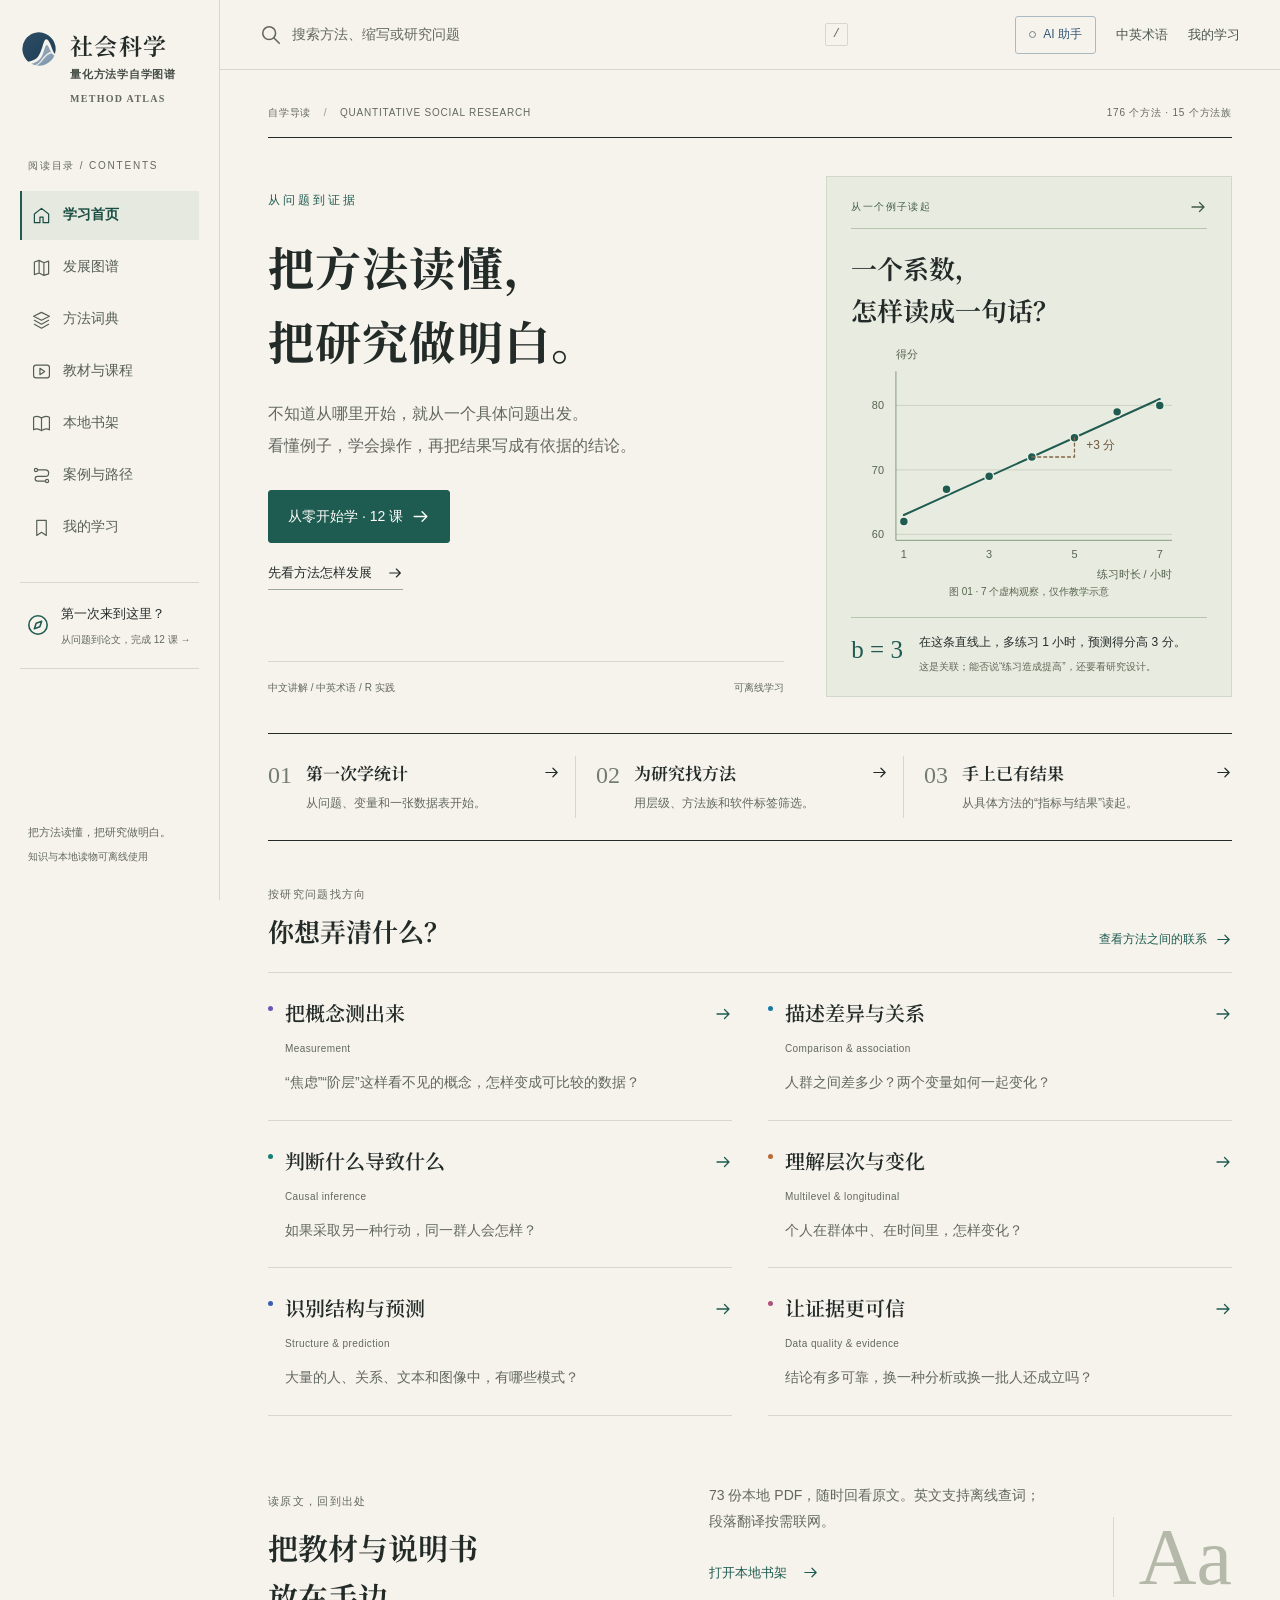
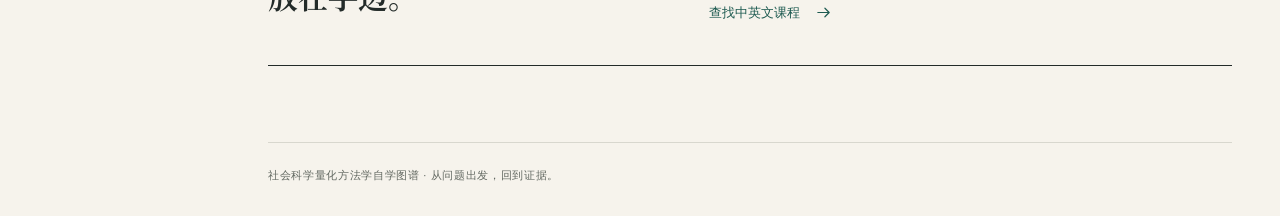
==== app/index.html @ d4054ae9 "Prepare Method Atlas v1.0 private release" ====
<!doctype html>
<html lang="zh-CN"><head><meta charset="utf-8"><meta name="viewport" content="width=device-width, initial-scale=1, viewport-fit=cover"><meta name="theme-color" content="#f6f3ec"><meta http-equiv="Content-Security-Policy" content="default-src 'self'; script-src 'self' 'wasm-unsafe-eval'; worker-src 'self' blob:; style-src 'self' 'unsafe-inline'; img-src 'self' data: blob:; font-src 'self' data:; connect-src 'self' https://api.mymemory.translated.net https://api.openai.com https://api.deepseek.com https://api.anthropic.com https://generativelanguage.googleapis.com; frame-src 'none'; object-src 'none'; base-uri 'none'"><title>社会科学量化方法学自学图谱</title><link rel="alternate icon" href="favicon.ico?asset=2fb633b4d270" type="image/x-icon"><link rel="icon" href="icon.svg?asset=03c86e409b32" type="image/svg+xml"><link rel="stylesheet" href="style.css?asset=bd634efe5c9d"><link rel="stylesheet" href="reader.css?asset=c3cc1db3730b"><link rel="stylesheet" href="course.css?asset=8760d1cf6961"><link rel="stylesheet" href="study.css?asset=f4bd8a9eaf7c"><link rel="stylesheet" href="teaching.css?asset=85e6c9c96422"><link rel="stylesheet" href="polish.css?asset=ec259f2c1109"><link rel="stylesheet" href="history.css?asset=cb55f7154e7b"><link rel="stylesheet" href="assistant.css?asset=2b8c8d309229"></head>
<body><a class="skip" href="#main">跳到内容</a><aside class="sidebar"><a class="brand" href="#home" aria-label="社会科学量化方法学自学图谱"><img src="icon.svg?asset=03c86e409b32" width="42" height="42" alt=""><span class="brand-wordmark"><b>社会科学</b><span>量化方法学自学图谱</span><small>METHOD ATLAS</small></span></a><div class="nav-caption">阅读目录 / CONTENTS</div><nav id="nav" aria-label="主导航"></nav><a class="sidebar-start" href="#start"><svg aria-hidden="true" viewBox="0 0 24 24"><use href="icons.svg#compass"></use></svg><div>第一次来到这里？<small>从问题到论文，完成 12 课 →</small></div></a><div class="side-note">把方法读懂，把研究做明白。<p>知识与本地读物可离线使用</p></div></aside>
<div class="shell"><header class="topbar"><a href="#home" class="mobile-brand"><img src="icon.svg?asset=03c86e409b32" width="32" height="32" alt=""><span>社会科学量化方法学自学图谱</span></a><form id="search-form" role="search"><svg aria-hidden="true" viewBox="0 0 24 24"><use href="icons.svg#search"></use></svg><input id="search" type="search" placeholder="搜索方法、缩写或研究问题" aria-label="搜索方法"><kbd>/</kbd></form><button id="ai-open" type="button" aria-haspopup="dialog" aria-controls="ai-dialog">AI 助手</button><a class="top-link" href="#terms">中英术语</a><a class="top-link" href="#library">我的学习</a></header><main id="main" tabindex="-1"><div class="loading-page" role="status"><div class="eyebrow">社会科学量化方法学自学图谱</div><h1>正在打开学习手册…</h1><p>正在读取方法、教材和学习记录。</p></div></main><footer>社会科学量化方法学自学图谱 · 从问题出发，回到证据。</footer></div>
<nav id="mobile-nav" aria-label="移动主导航"></nav><div id="toast" role="status" aria-live="polite"></div><dialog id="detail-dialog"><button class="dialog-close" aria-label="关闭详情">×</button><div id="dialog-content"></div></dialog><input type="file" accept="application/json,.json" id="import-file" hidden>
<script src="atlas-data.js?asset=fd940ad46f90"></script><script src="learning-data.js?asset=5cd17c30c1be"></script><script src="books-data.js?asset=a4690d23e79b"></script><script src="downloads-data.js?asset=a0c2d00b4c5d"></script><script src="study.js?asset=a6e5ae197597"></script><script src="reader.js?asset=2ddd446a1441"></script><script src="course-example.js?asset=e09ee550068c"></script><script src="course.js?asset=ee0cc41963a5"></script><script src="learning-glossary.js?asset=b578a2791478"></script><script src="contribute.js?asset=ef74acba1787"></script><script src="history-data.js?asset=1dbc14925bf6"></script><script src="history.js?asset=9ef93d6f5b6d"></script><script src="assistant-core.js?asset=d365bb52fdc1"></script><script src="assistant.js?asset=180b51b1a65b"></script><script src="app.js?asset=861c421a4e24"></script></body></html>
---- app/style.css ----
:root{color-scheme:light;--paper:#f4f6fa;--panel:#fff;--ink:#1b2b43;--muted:#5e6e84;--line:#dce3ee;--nav:#15243e;--blue:#365ccc;--shadow:0 8px 30px #14274408;font:16px/1.7 "Segoe UI","Microsoft YaHei UI","Microsoft YaHei","PingFang SC",Arial,sans-serif}*{box-sizing:border-box}body{margin:0;background:var(--paper);color:var(--ink)}button,input,select,textarea{font:inherit}button,a,input,select{touch-action:manipulation}a{color:var(--blue);text-decoration:none}a:hover{color:#2445aa}button{cursor:pointer}button:disabled{opacity:.5;cursor:wait}a,button{transition:background-color .18s,color .18s,box-shadow .18s,border-color .18s}svg{width:22px;height:22px;flex-shrink:0;fill:none;stroke:currentColor;stroke-width:1.7;stroke-linecap:round;stroke-linejoin:round;vertical-align:middle}img{max-width:100%}:focus-visible{outline:3px solid #86a5f8;outline-offset:3px}p{margin:10px 0}h1,h2,h3,h4{line-height:1.45;margin:0 0 12px;font-weight:650;letter-spacing:-.025em}h1{font-size:32px;max-width:950px}h2{font-size:23px}h3{font-size:18px}h4{font-size:16px}small{font-size:13px;color:var(--muted)}[hidden],.hidden{display:none!important}
.sidebar{position:fixed;inset:0 auto 0 0;width:218px;background:var(--nav);padding:32px 18px 24px;display:flex;flex-direction:column;z-index:30;color:#d5dfef}.brand{display:flex;align-items:center;gap:12px;color:#fff;font-size:21px;line-height:1.4;font-weight:650;padding:0 8px}.brand:hover{color:#fff}.brand small{display:block;font-size:10px;letter-spacing:2.2px;color:#aec0da;margin-top:4px}.nav-caption{font-size:11px;letter-spacing:1.3px;color:#9cb0ce;margin:32px 12px 16px}#nav{display:grid;gap:6px}#nav a{color:#bdcbe1;display:flex;align-items:center;gap:13px;min-height:48px;padding:11px 15px;border-radius:10px;font-size:14px}#nav a:hover{background:#ffffff0b;color:#fff}#nav a.active{background:#334969;color:#fff;box-shadow:inset 3px 0 #a9c6ff}.nav-icon{display:flex;align-items:center}.nav-icon svg{width:20px;height:20px}.sidebar-start{display:flex;gap:12px;align-items:center;color:#e7efff;background:#ffffff08;border:1px solid #ffffff1c;border-radius:12px;padding:15px 11px;margin-top:32px;font-size:12px}.sidebar-start small{display:block;color:#a3b9d7;font-size:10px;margin-top:4px}.side-note{font-size:11px;color:#afbfda;margin:auto 12px 0;padding-top:28px}.side-note p{font-size:10px;color:#99acc9;margin-top:5px}.shell{margin-left:218px}.topbar{min-height:76px;display:flex;align-items:center;gap:24px;padding:12px 38px;background:#ffffffed;border-bottom:1px solid #e4e9f1;position:sticky;top:0;z-index:20;backdrop-filter:blur(16px)}#search-form{display:flex;align-items:center;gap:12px;width:450px;max-width:65%;color:#71829b}#search{width:100%;border:0;background:transparent;padding:10px 0;color:var(--ink);font-size:14px}kbd{border:1px solid var(--line);border-radius:5px;padding:0 7px;font-size:12px}.top-link{font-size:13px;color:var(--muted);white-space:nowrap}.top-link:first-of-type{margin-left:auto}.mobile-brand{display:none}main{max-width:1510px;padding:38px 38px 72px;margin:auto;min-height:calc(100vh - 135px)}footer{font-size:12px;color:var(--muted);padding:0 38px 24px;text-align:center}.skip{position:fixed;top:-100px;left:230px;background:var(--blue);color:#fff;padding:12px;z-index:100}.skip:focus{top:8px}#mobile-nav{display:none}
.eyebrow{font-size:11px;letter-spacing:1.35px;color:#596f91;margin-bottom:12px;font-weight:600}.intro{font-size:16px;line-height:1.9;color:var(--muted);max-width:840px;margin:14px 0 24px}.en{font-size:13px;line-height:1.7;color:var(--muted);font-weight:400}.button,button{border:1px solid #cfd8e8;border-radius:9px;min-height:44px;padding:9px 15px;background:var(--panel);color:var(--ink);font-size:14px;display:inline-flex;align-items:center;justify-content:center;gap:8px}.button:hover,button:hover{border-color:#91a6d0;background:#f6f8fd}.button:active,button:active{background:#dae3f5}.primary{background:var(--blue);border-color:var(--blue);color:#fff;box-shadow:0 5px 12px #365ccc20}.primary:hover{background:#284cae;border-color:#284cae;color:#fff}.actions,.toolbar{display:flex;align-items:center;gap:12px;flex-wrap:wrap;margin:22px 0}.button svg,button svg{width:19px;height:19px}.small-link{font-size:13px;display:inline-flex;gap:8px;align-items:center}.muted,.by{color:var(--muted);font-size:13px}.by{margin:7px 0}.row{display:flex;gap:8px;justify-content:space-between;align-items:center;flex-wrap:wrap}.grid{display:grid;grid-template-columns:repeat(3,minmax(0,1fr));gap:18px}.grid.two{grid-template-columns:repeat(2,minmax(0,1fr))}.card{border:1px solid var(--line);border-radius:16px;background:var(--panel);padding:24px;box-shadow:var(--shadow);min-width:0}.card p{color:var(--muted);font-size:15px}.card-link{color:var(--ink)}.card-link:hover{border-color:#9aacd0;box-shadow:0 10px 30px #1f3e7510}.section-head{display:flex;align-items:end;gap:20px;justify-content:space-between;margin:38px 0 20px}.section-head h2{margin:0}.section-head .eyebrow{margin-bottom:6px}.number{color:var(--blue);font-size:12px}.badge,.tag{display:inline-flex;align-items:center;gap:5px;border-radius:5px;padding:3px 8px;font-size:11px;line-height:1.6;background:#eef1f6;color:#4d5f78;border:1px solid transparent}.tags{display:flex;gap:7px;flex-wrap:wrap}.tag.level{background:#eaf0ff;color:#3556a1}.tag.topical{background:#f3edfb;color:#75569d}.tag.software{background:#fff;border-color:#d9e1ed}.tag.progress,.tag.local{background:#e7f3ef;color:#246b58}.badge.warn{background:#fff2df;color:#825716}.chips{display:flex;flex-wrap:wrap;gap:8px;margin:14px 0}.chip{font-size:12px;padding:7px 11px;background:#f0f4fb;border:1px solid #e0e7f2;border-radius:7px;color:#425e86}.chip:hover{border-color:#a1b4d8;background:#e8eefa}.notice,.reading-note{background:#edf2fa;color:#435775;border-left:3px solid #8ba3d0;padding:16px 20px;font-size:14px;border-radius:0 10px 10px 0;margin:20px 0}.empty{padding:32px;border:1px dashed #bbc8de;border-radius:12px;grid-column:1/-1;background:#fff;color:var(--muted)}
.home-hero{display:grid;grid-template-columns:minmax(0,1fr) minmax(330px,.85fr);gap:48px;align-items:center;padding:12px 0 35px}.hero-copy h1{font-size:42px;line-height:1.48;letter-spacing:-1px;color:#172a4a;margin:18px 0}.hero-copy .intro{line-height:2;font-size:15px}.hero-meta{display:flex;gap:25px;margin-top:26px;color:var(--muted);font-size:12px}.hero-meta b{font-size:21px;font-weight:600;margin-right:4px;color:#2c4165;font-variant-numeric:tabular-nums}.research-board{background:#fff;border:1px solid #d9e2f0;border-radius:20px;box-shadow:0 14px 38px #233e7b0b;overflow:hidden}.board-heading{padding:20px 24px 15px;border-bottom:1px solid #edf0f5}.board-heading>span{font-weight:650;font-size:15px}.board-heading small{display:block;font-size:11px;margin-top:3px}.research-process{padding:12px 24px}.research-process>a{position:relative;display:flex;align-items:center;gap:16px;color:var(--ink);padding:12px 0;min-height:75px}.research-process>a:not(:last-child):after{content:"";position:absolute;left:17px;top:53px;height:36px;width:1px;background:#dbe5f5}.process-index{font-size:11px;font-weight:650;width:35px;height:35px;flex-shrink:0;background:#eaf0fd;color:#3c60ae;border:1px solid #d5e0f4;display:grid;place-items:center;border-radius:50%;z-index:1}.research-process b{font-size:14px}.research-process p{margin:2px 0 0;font-size:11px;color:var(--muted)}.research-process svg{margin-left:auto;color:#7b8ead;width:16px;height:16px}.research-process a:hover b{color:var(--blue)}.board-foot{font-size:10px;color:#607697;padding:12px 24px;background:#f6f8fc}.question-grid{display:grid;grid-template-columns:repeat(3,minmax(0,1fr));gap:14px}.question-card{display:flex;gap:16px;min-width:0;align-items:start;background:#fff;border:1px solid var(--line);padding:23px 20px;border-radius:12px;color:var(--ink);box-shadow:var(--shadow)}.question-card:hover{border-color:#a1b2d0;box-shadow:0 8px 25px #254b8210}.question-card h3{font-size:16px;margin:0}.question-card small{font-size:10px;letter-spacing:.4px}.question-card p{font-size:12px;line-height:1.9;color:var(--muted);margin:12px 0 0}.question-card svg{width:16px;height:16px;margin-left:auto;margin-top:4px;color:#7c8ca5}.track-line{width:3px;align-self:stretch;background:var(--track);border-radius:3px;flex-shrink:0}.shelf-invitation{display:flex;justify-content:space-between;align-items:center;gap:24px;background:#e8edf7;border:1px solid #dce3ef;border-radius:16px;padding:28px 32px;margin-top:36px}.shelf-invitation>div{position:relative;padding-left:47px}.shelf-invitation>div>svg{position:absolute;left:0;top:4px;width:29px;height:29px;color:#5372a8}.shelf-invitation h2{font-size:20px;margin-bottom:6px}.shelf-invitation p{font-size:13px;color:#5e6e84;margin:0}
.view-tabs{display:flex;gap:4px;margin:28px 0;border-bottom:1px solid #ced8e7;flex-wrap:wrap}.view-tabs a{display:flex;align-items:center;gap:8px;min-height:48px;padding:10px 18px 14px;border-bottom:3px solid transparent;color:#61738f;font-size:14px}.view-tabs a.selected{border-color:var(--blue);color:#284da9;font-weight:650}.view-tabs svg{width:19px;height:19px}.map-reading-key{display:flex;align-items:center;gap:24px;justify-content:space-between;font-size:14px;margin:22px 0}.map-reading-key p{font-size:12px;color:var(--muted);margin:4px 0}.map-reading-key>span{font-size:11px;color:#687b98;text-align:right}.track-controls{display:flex;gap:7px;flex-wrap:wrap;margin:18px 0}.track-controls a{display:flex;gap:8px;align-items:center;font-size:12px;color:#546981;padding:7px 10px;min-height:40px;background:#fff;border:1px solid #d9e2ef;border-radius:7px}.track-controls i{width:6px;height:6px;border-radius:50%;background:var(--track)}.track-controls a.selected{background:#eaf0ff;border-color:#8ca6da;color:#264b98}.track-focus{border-left:3px solid var(--track);padding:18px 24px;background:#fff;border-radius:0 12px 12px 0;margin:20px 0}.track-focus>span{font-size:11px;color:var(--track)}.track-focus h2{font-size:19px;margin:6px 0}.track-focus p{font-size:14px;color:var(--muted)}.track-focus>a{font-size:13px}.history-map{background:#fff;border:1px solid #d8e1f0;border-radius:16px;box-shadow:var(--shadow);overflow:hidden;padding:20px 16px 0}.map-columns{display:grid;grid-template-columns:140px repeat(6,minmax(0,1fr));font-size:10px;color:#657792;padding:4px 0 17px;text-align:center;border-bottom:1px solid #e6ecf4}.map-columns>span{text-align:left;padding-left:10px}.map-columns b{font-weight:600}.history-lane{display:grid;grid-template-columns:140px minmax(0,1fr);border-bottom:1px solid #edf1f7;min-height:125px;align-items:stretch}.lane-name{color:var(--ink);padding:33px 10px 25px}.lane-name b{display:block;font-size:13px;border-left:3px solid var(--track);padding-left:9px;line-height:1.5}.lane-name small{display:block;font-size:9px;color:var(--muted);margin-top:6px;padding-left:12px;line-height:1.6}.lane-events{position:relative;display:grid;grid-template-columns:repeat(6,minmax(0,1fr));gap:5px;align-items:center;padding:18px 0}.lane-curve{position:absolute;top:8px;width:100%;height:44px;stroke:var(--track);stroke-width:.8;opacity:.35}.event-node{position:relative;padding:24px 3px 6px;display:flex;flex-direction:column;gap:4px;min-height:88px;align-items:center;justify-content:flex-start;background:transparent;border:0;border-radius:8px;font-size:11px;text-align:center;line-height:1.6}.event-node:hover{background:#f1f5fc}.event-node b{font-size:11px;font-weight:600;line-height:1.6;max-width:90px}.event-node small{font-size:8.5px;color:#6a7b94;line-height:1.8}.event-dot{position:absolute;top:6px;left:calc(50% - 4px);width:8px;height:8px;background:var(--track);border:2px solid white;border-radius:50%;box-shadow:0 0 0 1px var(--track)}.map-foundation{display:flex;align-items:center;gap:18px;padding:16px 10px;flex-wrap:wrap;font-size:11px}.map-foundation a{font-size:12px}.map-foundation .muted{font-size:10px}.map-caption{font-size:11px;color:var(--muted);line-height:1.9;margin:14px 0}.focused .history-lane{min-height:155px}.focused .lane-name{padding-top:52px}.focused .event-node{min-height:108px;padding-top:29px}.focused .lane-curve{top:16px}.focused .event-node b{font-size:13px;max-width:110px}.focused .event-node small{font-size:10px}.history-full{margin-top:32px}.history-reading{display:grid;gap:10px}.node-question{font-size:15px;padding:14px 18px;background:#edf2fd;border-radius:9px;color:#345281;margin:20px 0}.classification-root{padding:20px 25px;background:var(--nav);color:#fff;border-radius:12px;font-size:19px;max-width:430px;margin:30px auto}.classification-root small{display:block;color:#bfcee4;font-size:11px;margin-top:5px}.classification-tree{padding-left:24px;margin-left:16px;border-left:2px solid #c8d4e8}.family-branch{position:relative;margin:16px 0;background:#fff;border:1px solid var(--line);border-radius:12px}.family-branch:before{content:"";position:absolute;width:24px;left:-26px;top:35px;border-top:2px solid #c8d4e8}.family-branch>summary{display:flex;gap:16px;align-items:center;padding:20px;list-style:none}.family-branch small{display:block;line-height:1.7;font-size:12px;margin-top:4px;font-weight:400}.family-letter{background:#edf2fa;color:#5a75a0;border-radius:7px;min-width:33px;height:33px;display:grid;place-items:center;font-size:13px}.count{margin-left:auto;color:var(--muted);font-size:12px;white-space:nowrap}.sub{padding:16px 24px 24px;border-top:1px solid #e6ebf2}.sub h3{font-size:14px;color:#5c7394}.tree-method{display:flex;align-items:center;gap:12px;padding:13px 0;border-bottom:1px solid #edf1f6;color:var(--ink)}.tree-method>span:first-child{font-size:11px;color:#7188a8;width:28px;flex-shrink:0}.tree-method b{font-size:14px}.tree-method small{font-size:11px}.tree-method .tag{margin-left:auto;white-space:nowrap}.graph-link{display:flex;gap:12px;align-items:center;margin:16px 0}.graph-link a{font-size:15px}.lineage{border-left:2px solid #c6d3e9;padding-left:25px;margin:26px 0}.lineage>div{margin:20px 0}.lineage small,.lineage b{display:block}.lineage b{margin-top:5px}.cluster-detail{max-width:1000px}
.filter-panel{background:#fff;border:1px solid var(--line);border-radius:14px;padding:22px 24px;margin:25px 0;box-shadow:var(--shadow)}.filter-row{display:flex;gap:16px;align-items:end;flex-wrap:wrap}.filter-row label{min-width:150px;flex:1}.filter-row .wide{flex:2;min-width:220px}label{font-size:12px;color:#5c6f8c;display:block}input,select,textarea{border:1px solid #ccd7e8;border-radius:8px;padding:10px 12px;background:#fff;color:var(--ink);min-height:44px;max-width:100%;font-size:14px}label input,label select{display:block;width:100%;margin-top:7px}textarea{width:100%;resize:vertical;line-height:1.9;font-size:15px;margin-top:10px}.filter-label{font-size:11px;color:#71839d;margin:18px 0 8px}.filter-chips{display:flex;flex-wrap:wrap;gap:7px}.filter-chips button{font-size:11px;min-height:35px;padding:7px 10px;background:#f8faff;border-color:#e0e6f1;border-radius:6px}.filter-chips button.selected{background:#e6eeff;color:#264fab;border-color:#9bb3e3}.results-head{display:flex;justify-content:space-between;gap:12px;margin:20px 0;font-size:13px;color:var(--muted)}.method-list{display:grid;grid-template-columns:repeat(2,minmax(0,1fr));gap:16px}.method-tile{background:#fff;border:1px solid var(--line);border-radius:12px;padding:22px;box-shadow:var(--shadow);display:flex;flex-direction:column;min-width:0}.method-tile:hover{border-color:#a0b4d6}.tile-top{display:flex;gap:8px;align-items:center;margin-bottom:15px;flex-wrap:wrap}.tile-top>svg{width:16px;height:16px;margin-left:auto;color:#5b7ba9}.method-id{font-size:11px;font-family:Consolas,monospace;color:#71849e;margin-right:7px;letter-spacing:.6px}.tile-title{color:var(--ink)}.tile-title h3{font-size:18px;margin-bottom:5px}.tile-title .en{font-size:11px}.method-tile>p{font-size:14px;line-height:1.85;color:#556b87;margin:15px 0 18px}.tile-bottom{margin-top:auto;display:flex;align-items:center;gap:10px;border-top:1px solid #eaf0f8;padding-top:14px}.soft-label{font-size:10px;color:#6b80a0}.tile-open{margin-left:auto;padding:6px;display:flex}.breadcrumbs{display:flex;gap:10px;flex-wrap:wrap;font-size:11px;color:#8291a8;margin-bottom:24px}.breadcrumbs a{color:#536f97}.method-title{margin-bottom:32px}.method-title h1{font-size:31px}.method-title .en{font-size:15px;margin-top:8px;max-width:880px}.method-title .tags{margin-top:20px}.term-note{font-size:11px;color:var(--muted);margin-top:15px}.method-layout{display:grid;grid-template-columns:minmax(0,1fr) 150px;gap:36px}.article>section{margin-bottom:40px;scroll-margin-top:95px}.article>section>h2{font-size:22px;margin-bottom:23px}.article p,.prose{font-size:15px;line-height:1.95;color:#42566f}.plain-intro{background:#e9effa;border:1px solid #d6e0f2;border-radius:14px;padding:26px 28px}.plain-intro>span{font-size:11px;color:#4b6ea6;letter-spacing:1px}.plain-intro>p{font-size:20px;line-height:1.9;color:#2a446b;margin:9px 0 0}.learn-order{display:flex;gap:15px;align-items:center;font-size:11px;margin:20px 0;color:#5c7396;flex-wrap:wrap}.toc{position:sticky;top:112px;align-self:start;padding:10px 0 10px 20px;border-left:1px solid var(--line)}.toc a{display:block;font-size:12px;color:#6780a1;padding:10px 0}.toc .eyebrow{font-size:10px}.prose p{margin:15px 0}.qa{padding:13px 0;border-bottom:1px solid #e4eaf3}.qa h3{font-size:16px}.qa p{font-size:14px}.steps{padding-left:30px}.steps li{padding:8px 6px 10px;font-size:15px;line-height:1.9;color:#4b607c}.steps li::marker{color:#637eb0;font-weight:600;font-size:13px}.table-wrap{overflow-x:auto;border:1px solid var(--line);border-radius:10px;background:#fff;margin:16px 0}table{border-collapse:collapse;width:100%;font-size:13px;line-height:1.8}th{text-align:left;color:#435d80;font-size:12px;background:#edf2f9;padding:13px 16px}td{border-top:1px solid #e3eaf3;padding:14px 16px;color:#4d637f;vertical-align:top}td:first-child{color:#273e5e}details{background:#fff;border:1px solid var(--line);border-radius:10px;margin:12px 0}summary{cursor:pointer;font-size:14px;font-weight:600;padding:17px 19px;min-height:52px;color:#385171;line-height:1.65}summary::marker{color:#7c94b8}.details-body{padding:0 22px 22px}.details-body p{font-size:14px}.details-body ul{padding-left:20px;color:#4d637e;font-size:14px}.details-body li{padding:5px 0}.details-body h3{font-size:17px}.step-label{color:#5478b5;margin-right:12px}.stage-links{display:grid;gap:7px;border-top:1px solid #e5ecf5;padding-top:14px;margin-top:14px;font-size:12px}.origin{padding:20px 24px;border-left:3px solid #809bc3;background:#fff;font-size:15px;line-height:1.9}.save-hint{font-size:11px!important;line-height:1.8;color:var(--muted)!important}.relationship-list{display:grid;gap:8px;margin:18px 0}.relationship-list>a{padding:15px 19px;border:1px solid var(--line);background:#fff;border-radius:9px;font-size:13px;color:var(--ink)}.relationship-list b{margin-left:10px}.relationship-list p{font-size:12px;margin:8px 0 0}.local-material{background:#e9f3f1;border:1px solid #d7e6e2;border-radius:10px;padding:20px;margin-bottom:22px;font-size:14px;color:#315e56}.local-material a{display:flex;gap:10px;align-items:center;padding-top:12px;font-size:13px;color:#246c61}.local-material a svg:last-child{margin-left:auto}.resource{padding:18px 0;border-bottom:1px solid #dfe6f1;margin-bottom:12px;min-width:0}.resource h4{font-size:15px;line-height:1.65;margin-top:12px}.scope,.relevance,.access{font-size:12px;line-height:1.85;color:var(--muted);margin-top:7px}.relevance{color:#58739a}.access{font-size:10px}.reference{padding:16px 0;border-bottom:1px solid #e2e8f2;font-size:13px;overflow-wrap:anywhere}.reference h4{font-size:14px}.reference p{font-size:12px}.reference small{font-size:10px}.code-tools{text-align:right;margin:5px 0 12px}.code-tools button{font-size:11px;min-height:34px}pre{background:#16263e;color:#e5edfb;border-radius:9px;padding:20px;white-space:pre-wrap;overflow-wrap:anywhere;line-height:1.7;font-size:12px}code{font-family:Consolas,monospace}.field{font-size:13px;color:#556d8c;margin:18px 0}.field b{display:block;color:#314966;margin-bottom:5px}.path-step{display:flex;gap:16px;margin:22px 0}.path-step .num{width:28px;height:28px;flex-shrink:0;display:grid;place-items:center;background:#eaf0fb;border-radius:50%;color:#4f73aa;font-size:12px}.progress-summary{display:flex;gap:20px;margin:25px 0}.stat{padding:20px 24px;background:#fff;border:1px solid var(--line);border-radius:12px;flex:1}.stat strong{display:block;font-size:29px;font-weight:600;color:#355a90}.stat span{font-size:12px;color:var(--muted)}.library-tools{padding:22px 26px;background:#e8eef8;border-radius:12px;font-size:13px;margin:25px 0}.toolbar input{flex:2;min-width:200px}.toolbar select{flex:1;min-width:135px}
.lesson-banner{background:var(--nav);padding:32px 36px;border-radius:16px;color:#fff;margin:25px 0}.lesson-banner>span{font-size:11px;color:#a9bfdf}.lesson-banner h2{font-size:28px;margin:10px 0}.lesson-banner p{font-size:12px;color:#b8c8e0}.primer{max-width:1000px}.primer>section{display:flex;gap:25px;padding:27px 0;border-bottom:1px solid #dce4f1}.primer-index{font-size:25px;color:#7893bc;min-width:32px}.primer h2{font-size:20px}.primer p{font-size:15px;line-height:2;color:#4d6483}.term-list{display:grid;gap:10px}.term-list>a{position:relative;background:#fff;border:1px solid var(--line);padding:20px 55px 20px 23px;border-radius:10px;color:var(--ink)}.term-list span{display:block;font-size:12px;color:var(--muted);margin-top:5px}.term-list p{font-size:13px;line-height:1.9;color:#576e8e}.term-list svg{position:absolute;right:20px;top:24px}.reader-feature-row{display:flex;gap:24px;font-size:12px;color:#57729a;flex-wrap:wrap;margin:18px 0}.reader-feature-row span{display:flex;gap:8px;align-items:center}.reader-feature-row svg{width:17px;height:17px}.book-grid{display:grid;grid-template-columns:repeat(2,minmax(0,1fr));gap:20px}.book-card{display:flex;gap:20px;padding:21px;background:#fff;border:1px solid var(--line);border-radius:14px;min-width:0;box-shadow:var(--shadow)}.book-cover{width:113px;min-width:113px;max-height:175px;min-height:165px;border-radius:3px 8px 8px 3px;padding:17px 14px 15px 19px;background:linear-gradient(110deg,#172b4c,#304c76);box-shadow:4px 5px 10px #1023441a;position:relative;color:#f0f4fd;border-left:5px solid #637b9c;display:flex;flex-direction:column;overflow:hidden}.book-cover.chinese{background:linear-gradient(110deg,#244e58,#397785);border-left-color:#88a9ab}.book-cover:hover{color:#fff}.book-cover small{color:#b8c8e1;font-size:8px}.book-cover b{font-size:15px;line-height:1.45;margin-top:15px;word-break:break-word}.book-cover>span{font-size:6px;letter-spacing:1.3px;color:#b9c9e0;margin-top:auto;padding-top:15px;position:relative;z-index:1}.book-cover i{position:absolute;bottom:12px;right:10px;opacity:.12;transform:rotate(-15deg)}.book-cover i svg{width:68px;height:68px}.book-info{min-width:0;display:flex;flex-direction:column}.book-info h3{font-size:16px;margin:12px 0 4px}.book-info h3 a{color:var(--ink)}.book-info .by{font-size:10px;margin:3px 0}.book-info p{font-size:12px;color:var(--muted);line-height:1.85}.read-link{font-size:12px;margin-top:auto}.read-link svg{width:16px;height:16px}.download-table b,.download-table td>small,.download-table td>a{display:block;margin:5px 0}.download-table b{font-size:13px}.download-table td:first-child{width:50%}.download-table td:nth-child(2){width:22%}.download-table p,.download-table small{font-size:11px;line-height:1.8}.download-table .by{font-size:11px}.reader-top{display:flex;gap:20px;justify-content:space-between;align-items:start}.reader-top h1{font-size:24px}.reader-top .button{white-space:nowrap}.reader-controls{display:flex;align-items:center;gap:9px;flex-wrap:wrap;position:sticky;top:76px;z-index:10;background:#f4f6faf5;border-block:1px solid #dbe4f2;padding:12px 0;margin:22px 0 13px}.reader-controls>label{display:flex;gap:7px;align-items:center;font-size:13px}.reader-controls input{width:67px;min-height:42px;text-align:center;margin:0;font-size:13px;padding:6px}.reader-controls button{font-size:12px}.reader-notice{font-size:11px;color:#5e7696;line-height:1.9;margin:15px 0;max-width:1100px}#reader-status{font-size:12px;color:#506b96;margin:10px 0}.reader-grid{display:flex;gap:20px;align-items:start}#pdf-content{min-width:0;flex:1}#pdf-original{background:#dfe6f0;border:1px solid #d4deeb;padding:12px;border-radius:10px;overflow:auto}#pdf-canvas{display:block;margin:auto;max-width:100%;height:auto;box-shadow:0 3px 12px #273e5d21}#pdf-flow{background:#fff;border:1px solid #dce4f1;border-radius:12px;padding:32px 40px;max-width:870px;margin:auto}.pdf-paragraph{border-bottom:1px solid #edf1f6;padding:0 0 22px;margin:0 0 22px}.pdf-paragraph p{line-height:2;font-family:Georgia,"Microsoft YaHei",serif;font-size:18px;margin:0 0 12px;color:#273a55}.word{cursor:pointer;border-radius:2px}.word:hover{background:#dfe9fe;box-shadow:0 1px #9ab5e8}.translate-paragraph{font-size:11px;min-height:36px;padding:6px 10px;color:#5376a5;border-color:#dbe5f4}.paragraph-translation{font-family:"Microsoft YaHei",sans-serif!important;font-size:15px!important;line-height:1.95!important;padding:18px;background:#eef3fc;margin-top:15px!important;border-radius:8px;color:#3e587b!important}.translation-label{font-size:10px;color:#6b83a8;display:block;margin-bottom:6px}.reader-bottom{display:flex;align-items:center;justify-content:space-between;gap:20px;margin:22px 0}.reader-bottom span{font-size:12px;color:var(--muted)}#pdf-toc{width:230px;max-height:65vh;position:sticky;top:154px;overflow:auto;background:#fff;border:1px solid var(--line);padding:16px;border-radius:10px;flex-shrink:0}#pdf-toc button{display:block;text-align:left;width:100%;border:0;font-size:12px;line-height:1.6;padding:10px;min-height:42px;background:transparent}#pdf-toc h3{font-size:14px}#word-dialog{width:460px;padding:32px}#word-result h2{font-family:Georgia,serif;font-size:28px;padding-right:30px}#word-result .phonetic{font-size:14px;color:#6a7f9a;margin:8px 0}#word-result p{font-size:15px;white-space:pre-line;line-height:2}.reader-error{padding:20px;border:1px solid #e7cdb1;background:#fff7eb;border-radius:10px;color:#81572a;font-size:14px}
dialog{border:1px solid #d7e1f0;border-radius:18px;padding:34px;width:min(780px,calc(100% - 32px));max-height:85vh;box-shadow:0 24px 80px #101f3c33;color:var(--ink)}dialog::backdrop{background:#12234288;backdrop-filter:blur(4px)}dialog h1,dialog h2{padding-right:36px;font-size:25px}dialog .intro{font-size:15px}.dialog-close{position:absolute;right:14px;top:12px;border:0;min-width:42px;height:42px;border-radius:50%;padding:0;font-size:25px;background:#edf2fa;color:#5d769c}#toast{position:fixed;bottom:30px;left:50%;transform:translateX(-50%);z-index:100;padding:12px 22px;background:#182d4b;color:#fff;font-size:13px;border-radius:10px;box-shadow:0 6px 24px #101e3c22;opacity:0;pointer-events:none;max-width:90%;transition:opacity .18s}#toast.show{opacity:1}
@media(min-width:1550px){.home-hero{gap:80px}.hero-copy h1{font-size:49px}.history-lane{min-height:140px}.lane-name b{font-size:15px}.event-node b{font-size:13px;max-width:112px}.event-node small{font-size:10px}.map-columns{font-size:12px}.question-card p{font-size:14px}.question-card h3{font-size:18px}}
@media(max-width:1180px){.sidebar{width:195px;padding:28px 13px}.shell{margin-left:195px}.brand{font-size:19px;gap:10px}.brand img{width:37px;height:37px}main{padding:30px 26px 60px}.topbar{padding:12px 26px}.home-hero{gap:25px;grid-template-columns:1fr 1fr}.hero-copy h1{font-size:35px}.hero-meta{gap:16px}.hero-meta b{font-size:19px}.research-process{padding:9px 18px}.research-process p{font-size:10px}.question-grid{grid-template-columns:repeat(2,minmax(0,1fr))}.map-columns{grid-template-columns:120px repeat(6,minmax(0,1fr))}.history-lane{grid-template-columns:120px minmax(0,1fr)}.lane-name{padding-left:2px}.lane-name b{font-size:12px}.lane-name small{font-size:8px}.event-node b{font-size:10px;max-width:70px}.event-node small{font-size:8px}.method-layout{grid-template-columns:minmax(0,1fr) 125px;gap:25px}.book-card{gap:15px;padding:17px}.book-cover{min-width:88px;width:88px;min-height:155px;padding:12px}.book-cover b{font-size:13px}.book-info h3{font-size:14px}.book-info p{font-size:11px}}
@media(max-width:900px){.sidebar{width:175px;padding:26px 11px}.shell{margin-left:175px}.brand{padding:0 5px;font-size:17px}.brand small{font-size:8px}.brand img{width:33px;height:33px}#nav a{font-size:12px;padding:11px;gap:10px}.nav-caption{font-size:10px}.sidebar-start{font-size:11px;padding:12px 8px;gap:7px}.sidebar-start small{font-size:9px}.side-note{font-size:10px}.home-hero{grid-template-columns:1fr;gap:20px}.hero-copy h1 br{display:none}.hero-copy h1{font-size:34px}.hero-copy .intro br{display:none}.research-process{display:grid;grid-template-columns:1fr 1fr;gap:0 20px}.research-process>a:after{display:none}.method-layout{display:block}.toc{display:none}.grid,.grid.two{grid-template-columns:1fr 1fr}.history-map{padding:16px 12px 0}.map-columns{grid-template-columns:98px repeat(6,minmax(0,1fr));font-size:8px}.history-lane{grid-template-columns:98px minmax(0,1fr)}.lane-name b{font-size:11px;padding-left:7px}.event-node b{font-size:9px}.event-node small{font-size:7px}.lane-events{gap:1px}.book-grid{grid-template-columns:1fr}.shelf-invitation{padding:24px;align-items:start}.shelf-invitation .button{white-space:nowrap}.topbar{gap:15px}.top-link{font-size:11px}.method-tile{padding:18px}.soft-label{display:none}.reader-grid{display:block}#pdf-toc{width:100%;position:static;margin-bottom:20px;max-height:320px}}
@media(max-width:700px){.sidebar{display:none}.shell{margin-left:0}.topbar{min-height:66px;padding:10px 20px;gap:15px}.mobile-brand{display:block;color:#244268;font-size:17px;white-space:nowrap;font-weight:650}#search-form{width:auto;max-width:none;flex:1;background:#f0f4fb;border-radius:8px;padding:0 11px;gap:7px}#search{font-size:12px;padding:8px 0}#search-form svg{width:17px;height:17px}kbd,.top-link{display:none}main{padding:25px 22px 100px}footer{padding-bottom:98px;font-size:10px}h1{font-size:28px}h2{font-size:21px}.intro{font-size:15px;line-height:1.95}.eyebrow{font-size:9px;letter-spacing:1px}#mobile-nav{display:flex;position:fixed;bottom:0;left:0;right:0;z-index:40;background:#fffffff5;border-top:1px solid #dce5f3;box-shadow:0 -4px 18px #152c4b08;padding:5px 7px calc(7px + env(safe-area-inset-bottom));backdrop-filter:blur(16px)}#mobile-nav a{flex:1;display:flex;align-items:center;justify-content:center;flex-direction:column;gap:3px;color:#6a7d99;font-size:9px;min-height:52px}#mobile-nav a.active{color:#315bcc}#mobile-nav .nav-icon{padding:3px 15px;border-radius:8px}#mobile-nav a.active .nav-icon{background:#eaf0ff}#mobile-nav svg{width:21px;height:21px}.skip{left:8px}#toast{bottom:85px;font-size:12px;width:max-content;text-align:center}.home-hero{padding:0 0 4px;gap:28px}.hero-copy h1{font-size:35px;line-height:1.45;margin:18px 0;max-width:400px}.hero-copy h1 br{display:block}.hero-copy .intro{font-size:14px;margin:15px 0 20px}.hero-copy .intro br{display:block}.hero-copy .actions{gap:10px;margin:20px 0}.hero-meta{gap:23px;margin-top:20px}.hero-meta b{font-size:20px}.hero-meta span{font-size:10px}.research-process{display:block;padding:10px 20px}.research-process>a{padding:12px 0;min-height:72px}.research-process>a:not(:last-child):after{display:block}.research-process p{font-size:12px}.research-process b{font-size:15px}.board-heading>span{font-size:15px}.research-board{border-radius:15px}.section-head{margin-top:32px;align-items:start;flex-direction:column;gap:10px}.section-head h2{font-size:22px}.question-grid{grid-template-columns:1fr;gap:12px}.question-card{padding:22px;gap:17px}.question-card h3{font-size:17px}.question-card p{font-size:14px;line-height:1.85;margin-top:9px}.shelf-invitation{display:block;padding:24px;margin-top:30px}.shelf-invitation>div{padding-left:0}.shelf-invitation>div>svg{position:static;margin-bottom:13px}.shelf-invitation .button{margin-top:20px}.shelf-invitation p{font-size:14px}.grid,.grid.two{grid-template-columns:1fr}.card{padding:22px}.view-tabs{margin:24px 0 20px;gap:0}.view-tabs a{font-size:12px;padding:9px 12px 12px;gap:5px;min-height:48px}.view-tabs svg{width:16px;height:16px}.map-reading-key{display:block}.map-reading-key p{font-size:13px}.map-reading-key>span{display:block;text-align:left;font-size:11px;border-top:1px solid var(--line);padding-top:10px;margin-top:10px}.map-reading-key>span br{display:none}.track-controls a{font-size:12px;padding:9px 11px;min-height:44px}.map-columns{display:none}.history-map{padding:0;background:transparent;border:0;box-shadow:none;overflow:visible}.history-lane{display:block;background:#fff;border:1px solid #d7e1f0;border-radius:12px;margin:17px 0;padding:5px 20px 18px}.lane-name{padding:19px 0 15px;border-bottom:1px solid #ebeff7}.lane-name b{font-size:17px;padding-left:12px}.lane-name small{font-size:11px;padding-left:15px}.lane-events{display:block;padding:12px 0 0 15px;margin:12px 0 0 5px;border-left:1px solid #c9d7ea}.lane-curve{display:none}.event-node{display:flex;align-items:start;justify-content:center;width:100%;min-height:70px;padding:10px 10px 10px 18px;gap:3px;text-align:left}.event-node b{font-size:15px;max-width:none;line-height:1.5}.event-node small{font-size:11px}.event-dot{left:-20px;top:25px;width:8px;height:8px}.focused .lane-name{padding-top:19px}.focused .event-node{min-height:76px;padding:10px 10px 10px 18px}.focused .event-node b{font-size:16px;max-width:none}.focused .event-node small{font-size:11px}.map-foundation{background:#e8eef8;padding:18px;border-radius:10px;gap:12px;font-size:12px}.map-foundation .muted{font-size:12px}.map-caption{font-size:12px}.track-focus{padding:20px}.track-focus h2{font-size:18px}.classification-root{font-size:19px;padding:20px 22px;margin:25px 0}.classification-tree{padding-left:14px;margin-left:8px}.family-branch:before{width:14px;left:-16px}.family-branch>summary{padding:18px 14px;gap:10px}.family-branch>summary b{font-size:15px}.family-branch .count{font-size:10px}.family-branch small{font-size:11px}.family-letter{min-width:29px;height:29px}.sub{padding:15px}.tree-method{gap:8px}.tree-method>span:first-child{font-size:9px;width:23px}.tree-method .tag{font-size:9px;padding:3px 5px}.tree-method small{font-size:10px}.filter-panel{padding:19px 18px}.filter-row{gap:15px}.filter-row label{min-width:120px}.filter-row .wide{flex-basis:100%;min-width:0}input,select,textarea{font-size:16px;min-height:46px}label{font-size:12px}.filter-chips button{font-size:11px;min-height:44px;padding:8px 10px}.filter-label{font-size:12px}.method-list{grid-template-columns:1fr}.method-tile{padding:21px}.tile-title h3{font-size:19px}.tile-title .en{font-size:12px}.method-tile>p{font-size:15px;line-height:1.95}.tag,.badge{font-size:10px}.soft-label{display:block;font-size:9px}.tile-open{min-width:40px;min-height:40px;align-items:center;justify-content:center}.method-title h1{font-size:27px}.method-title .en{font-size:13px}.method-title .tags a{min-height:34px;padding:7px 9px}.breadcrumbs{font-size:11px;margin-bottom:20px}.plain-intro{padding:23px}.plain-intro>p{font-size:19px;line-height:1.9}.learn-order{font-size:12px;display:block}.learn-order b{display:block;font-size:12px;margin-bottom:6px}.article>section>h2{font-size:21px}.article p,.prose{font-size:16px}.steps{padding-left:26px}.steps li{font-size:16px}.table-wrap table{min-width:550px}summary{font-size:14px;padding:17px 16px}.details-body{padding:0 18px 20px}.details-body p,.details-body ul{font-size:15px}.prose p{font-size:16px}.origin{font-size:15px;padding:20px}.article>section{scroll-margin-top:85px}.resource h4{font-size:16px}.scope,.relevance{font-size:13px}.access{font-size:11px}.reference{font-size:14px}.reference p{font-size:13px}.reference .by{font-size:11px}.reference small{font-size:11px}.chip{font-size:12px;min-height:44px;display:flex;align-items:center;line-height:1.6;padding:9px 11px}.local-material a{font-size:13px;min-height:44px}.progress-summary{gap:10px}.stat{padding:18px 14px}.stat strong{font-size:26px}.stat span{font-size:11px}.library-tools{padding:20px}.toolbar input,.toolbar select{min-width:0;flex-basis:100%}.lesson-banner{padding:27px}.lesson-banner h2{font-size:25px}.primer>section{gap:16px;padding:23px 0}.primer-index{font-size:23px;min-width:23px}.primer h2{font-size:20px}.primer p{font-size:16px}.term-list>a{padding:20px 42px 20px 20px}.term-list p{font-size:14px}.book-grid{gap:16px}.book-card{padding:19px;gap:17px}.book-cover{min-width:85px;width:85px;min-height:160px;max-height:180px}.book-cover b{font-size:14px}.book-info h3{font-size:15px;line-height:1.6}.book-info p{font-size:13px;line-height:1.9}.read-link{font-size:13px;min-height:40px;display:flex;align-items:center;gap:8px}.reader-feature-row{gap:10px 18px;font-size:11px}.download-table{min-width:670px}.reader-top{display:block}.reader-top h1{font-size:23px}.reader-top .button{margin-top:5px}.reader-controls{top:66px;gap:8px;padding:10px 0}.reader-controls button{font-size:11px;min-height:44px;padding:9px 11px}.reader-controls input{width:56px;font-size:16px}.reader-notice{font-size:12px;line-height:1.95}.reader-controls>label{font-size:12px}#pdf-flow{padding:22px 20px}.pdf-paragraph p{font-size:18px;line-height:2.1}.paragraph-translation{font-size:16px!important;padding:16px}.translate-paragraph{font-size:12px;min-height:44px}.reader-bottom button{font-size:13px}.reader-bottom span{font-size:11px}#pdf-original{padding:4px;border-radius:6px}#word-dialog{width:calc(100% - 32px);padding:26px}#word-result p{font-size:16px}dialog{padding:27px 24px;max-height:82vh}dialog h1,dialog h2{font-size:23px}.reading-note{font-size:14px;line-height:1.95}}
@media(max-width:380px){main{padding-left:17px;padding-right:17px}.topbar{padding-left:17px;padding-right:17px;gap:12px}.mobile-brand{font-size:16px}#search{font-size:11px}.hero-copy h1{font-size:32px}.hero-meta{gap:18px}.button,button{padding:10px 13px;font-size:13px}.book-card{padding:16px;gap:14px}.book-cover{min-width:76px;width:76px}.book-info .tag{font-size:9px}.soft-label{display:none}.view-tabs a{padding-left:9px;padding-right:9px}.reader-controls button{padding:9px}.reader-controls input{width:49px}}
@media(prefers-reduced-motion:reduce){*{scroll-behavior:auto!important;transition:none!important;animation:none!important}}@media print{.sidebar,.topbar,#mobile-nav,.toc,footer,.actions,.reader-controls{display:none}.shell{margin:0}main{padding:0}.method-list,.grid,.grid.two{display:block}.card,.method-tile{break-inside:avoid;box-shadow:none;margin:10px 0}}

.book-info h3 a{display:block}.book-cover b{overflow-wrap:anywhere}@media(max-width:700px){.book-cover{padding:13px 9px 12px 10px}.book-cover b{font-size:12px;line-height:1.6}.book-cover small{font-size:7px}}

@media(max-height:580px) and (min-width:701px){.sidebar{overflow-y:auto;padding-top:20px}.sidebar>*{flex-shrink:0}.sidebar-start,.side-note{display:none}.nav-caption{margin-top:18px;margin-bottom:10px}#nav{gap:3px}#nav a{min-height:44px;padding-top:8px;padding-bottom:8px}}
---- app/reader.css ----
/* A quiet reading room; PDF text positioning follows the bundled PDF.js version. */
.reading-footer #pdf-prev,.reading-footer #pdf-next{white-space:nowrap;flex-shrink:0}
@media(max-width:700px){.reading-footer #pdf-prev,.reading-footer #pdf-next{padding-inline:4px}.reading-footer .page-position{flex:1;min-width:0;max-width:none}.reading-footer .page-input{gap:0}.reading-footer .page-input label{gap:3px!important}}
.page-input label{display:inline-flex!important;flex-direction:row!important;align-items:center;gap:5px}.reader-tools label{flex-direction:row}.reading-room .reading-title h1{font-weight:500}.reading-room #word-result h2{padding-right:24px}
.reader-open{overflow:hidden}.reader-open .sidebar,.reader-open .topbar,.reader-open #mobile-nav,.reader-open .shell>footer{display:none}.reader-open .shell{margin:0}.reader-open #main{padding:0;max-width:none;min-height:0}.reading-room{--paper:#fff;--desk:#eaedf0;--reading-ink:#253445;--reading-font:20px;display:flex;flex-direction:column;height:100vh;height:100dvh;background:var(--desk);color:var(--reading-ink)}
.reading-header{display:flex;align-items:center;gap:24px;padding:16px 30px;background:#fcfcfb;border-bottom:1px solid #dce0e4;flex-shrink:0}.reader-back{display:flex;align-items:center;gap:6px;min-height:44px;font-size:14px;color:#465771;white-space:nowrap}.reader-back svg{width:19px;height:19px}.reading-title{flex:1;min-width:0}.reading-title small{font-size:9px;letter-spacing:2px;color:#7e8997}.reading-title h1{font-family:Georgia,'Noto Serif CJK SC','Source Han Serif SC','Microsoft YaHei',serif;font-size:20px;line-height:1.5;font-weight:550;margin:3px 0 0;overflow:hidden;text-overflow:ellipsis;white-space:nowrap}.reading-header button{border:0;background:none;color:#52627a;font-size:14px}
.reading-toolbar{display:flex;justify-content:space-between;gap:16px;padding:9px 30px;background:#f8f9f9;border-bottom:1px solid #dce0e4;flex-shrink:0}.reader-tools{display:flex;align-items:center;gap:12px}.reader-tools button{border:0;background:transparent;padding:7px 10px;min-height:38px;font-size:13px;color:#4c5d72}.reader-tools button:hover{background:#e9edf3}.reader-tools label{display:flex;align-items:center;gap:7px;font-size:12px;white-space:nowrap;color:#66758b}.reader-tools select{padding:4px 20px 4px 8px;font-size:12px;min-height:34px;background:#fff;border-color:#d7dee6;border-radius:6px}.reader-tools button:disabled{opacity:.4}
.reading-workspace{flex:1;min-height:0;display:flex;position:relative;overflow:hidden}.reading-workspace #pdf-toc{position:relative;top:auto;max-height:none;overflow-y:auto;flex:0 0 268px;width:268px;padding:22px 15px;background:#f9fafb;border:0;border-right:1px solid #d5dde7;border-radius:0;margin:0;z-index:4}.reading-workspace #pdf-toc button{display:block;width:100%;border:0;border-radius:5px;background:transparent;text-align:left;font-size:13px;line-height:1.7;padding:9px 10px;margin:2px 0;color:#526277}.reading-workspace #pdf-toc h3{font-size:15px;padding:0 10px}.reading-workspace #pdf-toc button:hover{background:#e9eef5}.reading-workspace #pdf-toc p{font-size:13px;padding:0 10px}
#reading-scroll{flex:1;overflow:auto;overscroll-behavior:contain;min-width:0;scrollbar-gutter:stable}.reading-status{font-size:11px;line-height:1.6;text-align:center;color:#778393;padding:14px 30px 12px;min-height:40px}.reading-room #pdf-content{min-width:0;background:none;border:0;padding:0 48px;outline-offset:-3px}.reading-room #pdf-original{padding:0;border:0;border-radius:0;overflow:visible;background:none;text-align:left;min-width:max-content}.reading-room #pdf-sheet{position:relative;margin:0 auto;background:#fff;box-shadow:0 2px 5px #2030400c,0 15px 40px #20304010}.reading-room #pdf-canvas{display:block;width:100%;max-width:none;margin:0}.page-end{text-align:center;padding:20px 18px 40px;font-size:11px;color:#7d8997;line-height:1.7;user-select:none}.reading-room #pdf-flow{max-width:820px;margin:0 auto;background:var(--paper);padding:58px 66px;border:0;border-radius:2px;box-shadow:0 10px 35px #2030400b;font-family:Georgia,'Noto Serif CJK SC','Microsoft YaHei',serif;color:var(--reading-ink)}.reading-room .pdf-paragraph p{font-size:var(--reading-font);line-height:1.95;letter-spacing:.05px;margin:0 0 14px;user-select:text}.reading-room .pdf-paragraph{padding-bottom:26px;border:0}.reading-room .translate-paragraph{font-family:'Segoe UI','Microsoft YaHei',sans-serif;font-size:11px;background:transparent;border-color:#dce3ec;color:#6b7e98;min-height:34px;padding:5px 10px}.reading-room .word{cursor:text;border:0;border-radius:2px}.reading-room .word:hover{background:#c4d5f330}.reading-room .word::selection,.reading-room .pdf-paragraph p::selection{background:#b9d0f5;color:inherit}
.page-edge{position:absolute;top:45%;border:0;border-radius:8px;min-height:72px;width:36px;padding:5px;background:#ffffffc4;box-shadow:0 2px 10px #24324a08;color:#687a93;z-index:3}.page-edge svg{width:23px;height:23px}.edge-prev{left:8px}.edge-next{right:22px}.page-edge:disabled{opacity:.25}.reading-workspace:has(#pdf-toc:not([hidden])) .edge-prev{left:276px}
.reading-room .reading-footer{display:flex;gap:24px;align-items:center;justify-content:center;flex-shrink:0;background:#fbfcfc;padding:10px 26px calc(10px + env(safe-area-inset-bottom));border-top:1px solid #d9e0e8;color:#596d88;font-size:12px;text-align:left}.reading-footer button{min-height:42px;background:transparent;border:0;font-size:13px;padding:7px 14px;color:inherit}.reading-footer button:disabled{opacity:.35}.page-position{width:260px;max-width:50%;text-align:center}.page-input{display:flex;align-items:center;gap:6px;justify-content:center}.page-input label{font-size:12px;white-space:nowrap}.page-input input{width:58px;min-height:32px;padding:4px;text-align:center;font-size:14px;border:1px solid #d6dee8;border-radius:4px}.page-input button{font-size:11px;min-height:32px;padding:5px 8px}.reading-progress{height:2px;background:#e1e6ee;margin-top:7px;border-radius:2px;overflow:hidden}.reading-progress span{display:block;height:100%;background:#58759c;transition:width .15s}
#selection-tools{position:fixed;z-index:500;display:flex;align-items:center;gap:3px;padding:6px;border:1px solid #c9d6e6;background:#fff;border-radius:10px;box-shadow:0 8px 30px #132d542a;max-width:calc(100vw - 24px)}#selection-tools[hidden]{display:none}#selection-tools button{white-space:nowrap;min-height:40px;padding:7px 10px;font-size:12px;border:0;color:#395c8a;background:transparent}#selection-tools button:hover{background:#eaf0fa}#selection-count{font-size:10px;color:#8a97a7;padding:0 8px}#selection-dismiss{font-size:19px!important}
.reading-room dialog{color:#2b3c52;background:#fbfcfd;max-width:720px;border:1px solid #d2dbe8;border-radius:13px;padding:36px;box-shadow:0 20px 100px #14243e35;max-height:85dvh}.reading-room dialog::backdrop{background:#18283b54;backdrop-filter:blur(2px)}.reading-room dialog p{font-size:14px;line-height:1.9}.reading-room #word-dialog{width:min(720px,calc(100vw - 32px))}.selected-original{font-family:Georgia,serif;font-size:17px;line-height:1.85;margin:22px 0;padding:18px 22px;background:#f0f3f7;border-left:2px solid #8298b9;max-height:32vh;overflow:auto;user-select:text}.translation-disclosure{font-size:12px!important;color:#6b7b90}.paragraph-translation{background:#eef4ef;color:#345547;border:1px solid #d6e3da;border-radius:8px;font-size:17px;line-height:1.95;margin-top:20px;padding:24px}.translation-label{display:block;font-size:11px;color:#6c8477;margin-bottom:10px}.reading-room .reader-error{background:#fff4e7;border:1px solid #e9d7bb;border-radius:8px;padding:20px;max-width:700px;margin:15px auto;color:#816136}.reading-room #word-result h2{font-size:25px}.reading-room #word-result p{white-space:pre-line}
.reading-room[data-theme=warm]{--paper:#f9f3e7;--desk:#e7e1d7;--reading-ink:#493e2e}.reading-room[data-theme=warm] #pdf-canvas{filter:sepia(.16)}.reading-room[data-theme=night]{--paper:#252d37;--desk:#1b222b;--reading-ink:#d3dbe4}.reading-room[data-theme=night] #pdf-canvas{filter:invert(.87) hue-rotate(180deg)}.reading-room[data-theme=night] .reading-status,.reading-room[data-theme=night] .page-end{color:#a4b1c3}
.reading-room .textLayer{--min-font-size:1;--text-scale-factor:calc(var(--total-scale-factor) * var(--min-font-size));--min-font-size-inv:calc(1 / var(--min-font-size));position:absolute;inset:0;overflow:clip;text-align:initial;line-height:1;opacity:1;transform-origin:0 0;caret-color:CanvasText;-webkit-text-size-adjust:none;text-size-adjust:none;forced-color-adjust:none;user-select:text;z-index:1;color-scheme:only light}.textLayer :is(span,br){color:transparent;position:absolute;white-space:pre;cursor:text;transform-origin:0% 0%;user-select:text}.textLayer>:not(.markedContent),.textLayer .markedContent span:not(.markedContent){z-index:1;--font-height:0;font-size:calc(var(--text-scale-factor) * var(--font-height));--scale-x:1;--rotate:0deg;transform:rotate(var(--rotate)) scaleX(var(--scale-x)) scale(var(--min-font-size-inv))}.textLayer .markedContent{display:contents}.textLayer span[role=img]{user-select:none;cursor:default}.textLayer ::selection{background:rgba(84,133,201,.35);color:transparent}.textLayer br::selection{background:transparent}
@media(max-width:700px){.reading-header{padding:10px 13px;gap:12px}.reading-title h1{font-size:15px}.reading-title small{font-size:8px;letter-spacing:1.3px}.reader-back span{display:none}.reading-header button{padding:7px;font-size:12px}.reading-toolbar{padding:7px 10px;gap:6px;flex-wrap:wrap}.reader-tools{gap:3px}.reader-tools button{font-size:11px;padding:6px 8px;min-height:40px}.reader-tools label{font-size:10px;gap:3px}.reader-tools select{font-size:11px;min-height:38px;padding:4px 6px}.reading-display{width:100%;justify-content:flex-end;border-top:1px solid #e5e8ed;padding-top:3px}.reading-display>label{margin-right:auto}.reading-room #pdf-content{padding:0 10px}.reading-status{font-size:10px;padding:10px 14px;min-height:37px}.page-edge{display:none}.reading-room .reading-footer{padding:8px 10px calc(8px + env(safe-area-inset-bottom));gap:5px}.reading-footer button{padding:8px;font-size:12px;min-height:44px}.reading-footer button svg{width:16px;height:16px}.page-position{max-width:56%;width:230px}.page-input{gap:0}.page-input label{font-size:11px}.page-input input{font-size:16px;width:50px;min-height:34px}.page-input button{font-size:11px;padding:4px 6px}.reading-room #pdf-flow{padding:30px 24px}.reading-room .pdf-paragraph p{font-size:var(--reading-font);line-height:1.9}.reading-workspace #pdf-toc{position:absolute;inset:0 auto 0 0;width:min(300px,85%);box-shadow:10px 0 35px #24375025}.reading-room dialog{padding:30px 23px;max-height:87dvh}.selected-original{font-size:16px;padding:15px;max-height:30vh}#selection-count{display:none}#selection-tools button{padding:7px 10px;min-height:44px}.paragraph-translation{padding:18px;font-size:16px}.page-end{font-size:10px;padding-bottom:25px}}
@media(max-height:520px){.reading-header{padding:5px 16px}.reading-title small{display:none}.reading-title h1{font-size:15px}.reading-toolbar{padding:3px 12px}.reading-status{padding:5px;min-height:26px}.reading-room .reading-footer{padding-top:3px;padding-bottom:3px}.reading-display{width:auto;border:0;padding:0}.reading-room dialog{max-height:92dvh}#selection-tools{top:120px!important}}
.reader-fullscreen .reading-header{padding-top:7px;padding-bottom:7px}.reader-fullscreen .reading-title small{display:none}.reader-fullscreen .reading-title h1{font-size:16px}.reader-fullscreen .reading-status{padding-top:8px;padding-bottom:8px;min-height:32px}
.hiddenCanvasElement{position:absolute;top:0;left:0;width:0;height:0;display:none}.reading-room .reader-tools select{min-height:40px}.reading-room .reader-back{min-width:30px}
@media(max-width:700px){.reading-room .reader-tools button,.reading-room .reader-tools select{min-height:44px}.reading-room .reading-toolbar{padding-top:3px;padding-bottom:3px}}

.reading-room .pdf-paragraph{margin:0;padding-bottom:24px}.reading-room .pdf-paragraph p{color:var(--reading-ink)}.reading-room .flow-heading p{font-weight:600;font-size:calc(var(--reading-font) * 1.08);line-height:1.6}.reading-room .flow-heading{padding-top:12px;padding-bottom:18px}
.reading-room[data-theme=night] .reading-header,.reading-room[data-theme=night] .reading-toolbar,.reading-room[data-theme=night] .reading-footer{background:#202b38;border-color:#364454;color:#d3dbe4}.reading-room[data-theme=night] .reader-tools button,.reading-room[data-theme=night] .reader-tools label,.reading-room[data-theme=night] .reader-back,.reading-room[data-theme=night] .reading-header button{color:#b8c7da}.reading-room[data-theme=night] .reader-tools select,.reading-room[data-theme=night] .page-input input{background:#2c3a4a;border-color:#45576e;color:#d3dbe4}.reading-room[data-theme=night] #reader-status{color:#a4b1c3}.reading-room[data-theme=night] .reading-title small{color:#93a4ba}.reading-room[data-theme=night] .reading-display{border-color:#364454}
.reading-room[data-theme=night] .reader-tools button:hover,.reading-room[data-theme=night] .reading-header button:hover,.reading-room[data-theme=night] .reading-footer button:hover{background:#334456;color:#edf3fa}.reading-room[data-theme=night] .translate-paragraph{color:#b8c7da;border-color:#566779}.reading-room[data-theme=night] .page-edge{background:#334456e6;color:#d3dbe4}.reading-room[data-theme=night] #pdf-toc{background:#202b38;color:#d3dbe4;border-color:#45576e}.reading-room[data-theme=night] #pdf-toc button{color:#b8c7da}.reading-room[data-theme=night] #pdf-toc button:hover{background:#334456}
.page-turn-shade{position:absolute;inset:0;pointer-events:none;z-index:2;opacity:0;background:linear-gradient(90deg,transparent 55%,#47698124);transition:opacity .17s ease}.reading-room[data-turn-side=right] .edge-next,.reading-room[data-turn-side=left] .edge-prev{background:#3c607e;color:#fff}.reading-room[data-turn-direction=prev] .page-turn-shade{background:linear-gradient(270deg,transparent 55%,#47698124)}.reading-room #pdf-content{transition:opacity .12s ease,transform .12s ease}.reading-room.turning-out #pdf-content{opacity:.12;transform:translateX(-10px)}.reading-room.turning-out[data-turn-direction=prev] #pdf-content{transform:translateX(10px)}.reading-room.turning-out .page-turn-shade{opacity:1}.reading-room.turning-in #pdf-content{animation:page-arrive .19s ease-out both}.reading-room.turning-in[data-turn-direction=prev] #pdf-content{animation-name:page-arrive-prev}.reading-room[aria-busy=true] .reading-footer button,.reading-room[aria-busy=true] .page-edge{pointer-events:none}.reading-room #pdf-bookmark[aria-pressed=true]{background:#dfe9f0;color:#2c516d}.reading-room[data-theme=night] #pdf-bookmark[aria-pressed=true]{background:#3b5268;color:#edf3fa}.reading-room #bookmark-note{display:block;width:100%;margin:12px 0 20px;line-height:1.8;font-size:15px;min-height:130px}.reader-bookmark-list{margin-top:27px}.reader-bookmark-list button{display:flex;gap:15px;width:100%;padding:15px 0;border:0;border-top:1px solid #dde5ed;background:transparent;text-align:left;border-radius:0;min-height:48px}.reader-bookmark-list b{white-space:nowrap;font-size:12px}.reader-bookmark-list span{font-size:13px;line-height:1.7;color:#63758a;overflow-wrap:anywhere}.reading-room .reading-header button svg{width:20px;height:20px;vertical-align:middle}.reading-room .reading-header button{display:flex;gap:7px;align-items:center;min-height:44px}.reading-room .reader-tools{gap:6px}
@keyframes page-arrive{from{opacity:.15;transform:translateX(12px)}to{opacity:1;transform:translateX(0)}}@keyframes page-arrive-prev{from{opacity:.15;transform:translateX(-12px)}to{opacity:1;transform:translateX(0)}}
@media(prefers-reduced-motion:reduce){.reading-room #pdf-content,.page-turn-shade{transition:none!important;animation:none!important}.reading-room.turning-out #pdf-content{opacity:1;transform:none}}
@media(max-width:700px){.reading-room .reading-header{gap:9px}.reading-room .reading-toolbar{padding-inline:7px}.reading-room .reader-tools{gap:0}.reading-room .reader-tools button{padding-inline:7px}.reading-room #pdf-zoom{max-width:91px}.reading-room .reading-display{justify-content:space-between}.reading-room .reading-display>label{margin-right:0}.reading-room .reading-status{margin:4px 0!important;font-size:11px!important}.reading-room #pdf-motion{min-width:50px}}
---- app/course.css ----
.course-hero{display:grid;grid-template-columns:1fr 235px;gap:35px;align-items:center;padding:20px 0 35px;border-bottom:1px solid var(--line)}.course-hero h1{font-family:Georgia,'Noto Serif CJK SC','Source Han Serif SC','Microsoft YaHei',serif;font-weight:550;font-size:38px;line-height:1.55;letter-spacing:0}.course-hero p{font-size:15px;color:var(--muted);line-height:2}.course-hero small{font-size:12px}.course-progress-art{text-align:center}.course-progress-art p{font-size:11px;letter-spacing:.5px;margin-top:22px}.course-ring{width:164px;height:164px;margin:auto;border-radius:50%;padding:5px;background:conic-gradient(#536e93 var(--progress),#e1e7ef 0);box-shadow:0 0 0 16px #eaf0f550,0 0 0 17px #dce4ed}.course-ring>div{background:var(--paper);width:100%;height:100%;border-radius:50%;display:flex;align-items:center;justify-content:center;flex-direction:column;gap:5px}.course-ring b{font-family:Georgia,serif;font-size:45px;font-weight:400;color:#344b6c}.course-ring b span{font-size:17px;color:#8996a6}.course-ring small{font-size:11px;color:#6d7d92}
.course-example{display:flex;gap:28px;padding:28px 0;margin:15px 0 30px}.course-example>span{writing-mode:vertical-rl;letter-spacing:4px;font-size:11px;padding:12px 0;color:#8d795f;border-top:2px solid #ae9778;white-space:nowrap}.course-example h2{font-size:21px}.course-example p{color:var(--muted);font-size:14px;line-height:1.95;max-width:840px}.course-example a{font-size:12px}.course-phases{display:grid;grid-template-columns:repeat(3,minmax(0,1fr));gap:22px}.course-phases>section{border-top:1px solid #aab8c9}.course-phase-head{display:flex;gap:14px;margin:24px 0}.course-phase-head>span{font-family:Georgia,serif;font-size:30px;color:#93a2b5;line-height:1.3}.course-phase-head h2{font-size:20px;margin:0 0 5px}.course-phase-head p{font-size:11px;color:#728198;margin:0}.course-step,.course-toc-link{display:flex;align-items:center;gap:13px;padding:17px 13px;color:#30445f;border-bottom:1px solid #e0e5ec;border-radius:3px}.course-step:hover{background:#fff;box-shadow:0 3px 16px #223b6410}.course-step b{font-size:13px;line-height:1.7;font-weight:550}.course-step small{display:block;font-size:10px;line-height:1.7;color:#7a899c}.course-step-index{font-family:Georgia,serif;font-size:14px;color:#9babbc;min-width:21px;text-align:center}.course-step-index.complete{color:#548172;font-family:inherit}
.course-layout{display:grid;grid-template-columns:214px minmax(0,850px);gap:45px;align-items:start}.course-toc{position:sticky;top:105px;border-right:1px solid #dbe2ed;padding-right:15px;max-height:calc(100vh - 135px);overflow-y:auto;scrollbar-width:thin}.course-toc>small{font-size:10px;letter-spacing:.5px;display:block;margin-bottom:15px;color:#71839d}.course-toc-link{padding:11px 8px;gap:8px;border:0;margin:3px 0;min-height:49px}.course-toc-link b{font-size:11px;font-weight:500}.course-toc-link small{font-size:8px;display:block;color:#8493a7}.course-toc-link .course-step-index{font-size:12px;min-width:18px}.course-toc-link.current{background:#e5ecf6;color:#304f82;box-shadow:inset 2px 0 #617eaa}.draft-link{display:block;font-size:12px;padding:18px 10px;border-top:1px solid #dce3ed;margin-top:15px}.course-lesson h1{font-size:31px;line-height:1.55;font-weight:600}.course-lesson>.en{font-size:13px}.course-lesson>.en span{color:#8b98a9;font-size:11px}.lesson-goal{background:#eaf0f6;border-left:2px solid #879eba;padding:19px 25px;margin:27px 0 38px}.lesson-goal b{font-size:11px;letter-spacing:.5px;color:#6c7f9a}.lesson-goal p{font-size:16px;line-height:1.85;margin:6px 0}.course-lesson>section{margin:35px 0;scroll-margin-top:90px}.course-lesson>section>h2{font-size:21px;display:flex;align-items:center;gap:12px;margin-bottom:20px}.course-lesson>section>h2>span{font-size:13px;font-family:Georgia,serif;font-weight:400;color:#94a4b9}.course-lesson p{line-height:2;font-size:15px;color:#566981}.concept-pair{display:grid;grid-template-columns:1fr 1fr;gap:21px;margin-top:22px}.concept-pair>div{padding:18px 0;border-top:1px solid #c8d4e4}.concept-pair h3{font-size:14px}.concept-pair p{font-size:13px;line-height:1.95;color:#75849a}.course-worked{padding:21px 27px;background:#fff;border:1px solid #dfe5ed;border-radius:8px}.course-worked p{margin:0}.code-caption{display:flex;justify-content:space-between;align-items:center;gap:15px;padding:18px 0 0}.code-caption span{font-size:11px;color:#7c8ba0}.code-caption button{font-size:11px;min-height:36px;padding:6px 10px}.course-code{background:#213149!important;border:0!important;color:#d5e0ed!important;border-radius:8px;padding:23px!important;font-size:12px!important;line-height:1.9;overflow-x:auto;white-space:pre}.course-quiz{padding:22px 25px;border:1px solid #d5dfec;border-radius:8px;margin:0;background:#fff;min-width:0}.course-quiz legend{font-size:14px;line-height:1.9;padding:0 7px;color:#354d6a}.course-quiz label{display:flex;align-items:flex-start;gap:11px;padding:11px 0;font-size:14px;cursor:pointer}.course-quiz input{width:17px;height:17px;min-height:0;flex:0 0 17px;margin-top:5px;accent-color:#54749f}.course-quiz #course-feedback{font-size:13px;color:#6b8079;border-top:1px solid #e6ece9;margin-top:16px;padding-top:13px}.draft-label{display:flex;justify-content:space-between;gap:10px;font-size:13px;font-weight:550;margin:22px 0 10px}.draft-label span{font-size:10px;color:#80938b;font-weight:400}#course-draft{width:100%;resize:vertical;min-height:300px;border:1px solid #cfdae8;border-radius:7px;font-size:14px;padding:22px;line-height:2;background:#fefefd;color:#334963}#course-draft::placeholder{color:#9ba8ba;line-height:2.1}.course-checks{display:grid;gap:12px;margin:20px 0 24px}.course-checks label{display:flex;gap:10px;align-items:center;font-size:13px;min-height:30px;cursor:pointer}.course-checks input{width:17px;height:17px;min-height:0;accent-color:#5b7e71}.course-finish{display:flex;gap:18px;align-items:center;flex-wrap:wrap}.course-finish>span{font-size:12px;color:#798ba1}.course-readings{padding-top:25px;border-top:1px solid #d5deea}.course-reading-links{display:grid;gap:12px}.course-reading-links a{display:flex;gap:13px;font-size:13px;align-items:baseline;line-height:1.8}.course-reading-links a>span{font-size:10px;color:#8594a8;white-space:nowrap;min-width:50px}.course-pager{display:flex;justify-content:space-between;margin-top:40px}.research-draft-list{max-width:950px}.research-draft-list>section{background:#fff;border:1px solid #d9e2ef;padding:28px 32px;margin:24px 0;border-radius:9px}.research-draft-list h2{font-size:18px}.research-draft-list a{font-size:12px}.draft-text{white-space:pre-wrap;line-height:2;font-size:14px;margin:16px 0;overflow-wrap:anywhere}
@media(max-width:1180px){.course-layout{grid-template-columns:180px minmax(0,1fr);gap:26px}.course-toc-link b{font-size:10px}.course-toc-link small{display:none}.course-phases{gap:16px}.course-step{padding-left:3px;gap:8px}.course-step b{font-size:12px}.course-phase-head{gap:10px}.course-phase-head h2{font-size:18px}.course-hero h1{font-size:33px}.course-hero{grid-template-columns:1fr 195px}}
@media(max-width:900px){.course-layout{display:block}.course-toc{position:static;border-right:0;border-bottom:1px solid #d6e0ec;display:flex;gap:5px;overflow-x:auto;max-height:none;padding:0 0 13px;margin:0 0 28px}.course-toc>small,.course-toc .draft-link,.course-toc-link div{display:none}.course-toc-link{min-width:40px;margin:0;padding:10px;justify-content:center}.course-toc-link .course-step-index{font-size:14px}.course-phases{grid-template-columns:1fr}.course-phases>section{display:grid;grid-template-columns:1fr 1fr;gap:0 24px}.course-phase-head{grid-column:1/-1}.course-step b{font-size:14px}.course-hero{grid-template-columns:1fr}.course-progress-art{display:none}}
@media(max-width:700px){.course-hero{padding-top:10px;padding-bottom:24px;gap:10px}.course-hero h1{font-size:30px;line-height:1.65}.course-hero p{font-size:14px;line-height:2}.course-hero p br{display:none}.course-hero small{font-size:10px}.course-example{gap:18px;margin-bottom:15px;padding:23px 0}.course-example h2{font-size:20px;line-height:1.7}.course-example p{font-size:14px}.course-example>span{font-size:10px;letter-spacing:3px}.course-phases>section{display:block}.course-step{padding:17px 7px;gap:16px}.course-step b{font-size:15px}.course-step small{font-size:11px}.course-phase-head h2{font-size:21px}.course-phase-head p{font-size:12px}.course-step-index{font-size:17px}.course-lesson h1{font-size:25px}.course-lesson>.en{font-size:12px}.course-lesson>.en span{display:block;margin-top:5px}.lesson-goal{padding:18px 20px;margin:23px 0 30px}.lesson-goal p{font-size:16px}.course-lesson>section>h2{font-size:20px;gap:9px}.course-lesson p{font-size:16px}.concept-pair{grid-template-columns:1fr;gap:5px}.concept-pair h3{font-size:15px}.concept-pair p{font-size:14px}.course-worked{padding:20px}.code-caption span{font-size:10px}.code-caption button{white-space:nowrap;min-height:44px}.course-code{font-size:11px!important;padding:18px!important}.course-quiz{padding:18px}.course-quiz legend{font-size:15px}.course-quiz label{font-size:15px;padding:13px 0}.course-quiz #course-feedback{font-size:14px}.draft-label{font-size:13px;flex-wrap:wrap}#course-draft{font-size:16px;padding:18px;line-height:1.9}.course-checks label{font-size:14px;min-height:42px}.course-finish{gap:13px}.course-reading-links a{font-size:14px}.course-readings .chips{margin-bottom:24px}.research-draft-list>section{padding:22px}.research-draft-list h2{font-size:17px}.draft-text{font-size:15px}.course-pager .button{font-size:12px}}
.course-demo{margin:20px 0;background:#fff;border:1px solid #d8e2ed;border-radius:8px;overflow:hidden}.course-demo summary{font-size:13px;color:#526c8c;padding:17px 20px}.demo-inside{padding:5px 24px 24px}.demo-inside>svg{display:block;width:100%;height:auto;stroke:none;fill:currentColor;margin:8px 0 12px}.demo-inside svg text{font-family:'Segoe UI','Microsoft YaHei',sans-serif;font-size:11px;fill:#6d7f96;stroke:none}.demo-inside>button{min-height:36px;font-size:11px}.demo-numbers{display:grid;grid-template-columns:1fr 1.5fr 1fr;gap:9px;margin-top:20px}.demo-numbers button{display:flex;flex-direction:column;align-items:start;padding:15px 13px;background:#f3f6fa;border:1px solid #dde5ef}.demo-numbers small{font-size:10px}.demo-numbers b{font-size:16px;font-weight:500;font-variant-numeric:tabular-nums;color:#3d5d85}.demo-inside #course-model-explanation{font-size:14px;color:#456a85;background:#edf3f7;padding:18px;border-radius:5px}.demo-inside .demo-boundary{font-size:12px;color:#8692a3}.demo-inside>a{font-size:11px}@media(max-width:700px){.demo-inside{padding:5px 16px 20px}.demo-numbers{grid-template-columns:1fr}.demo-numbers button{flex-direction:row;justify-content:space-between;align-items:center;min-height:50px}.demo-numbers b{font-size:17px}.course-demo summary{font-size:12px;line-height:1.9}.demo-inside #course-model-explanation{font-size:15px}.demo-inside .demo-boundary{font-size:12px}}
.course-mobile-nav{display:none}@media(max-width:900px){.course-toc{display:none}.course-mobile-nav{display:block;margin:0 0 27px}.course-mobile-nav label{font-size:11px;color:#7e8ea4;gap:8px}.course-mobile-nav select{width:100%;max-width:100%;min-height:46px;border:1px solid #d6e0ec;background:#fbfcfd;padding:10px 12px;font-size:13px;color:#456182;border-radius:6px}}
---- app/study.css ----
.study-heading{display:flex;align-items:center;justify-content:space-between;gap:24px}.study-heading h1{font-size:clamp(27px,3vw,40px);margin-bottom:15px}.study-heading .intro{font-size:15px}.study-heading>.button{white-space:nowrap}.study-overview{display:grid;grid-template-columns:1fr 1.35fr;margin:28px 0 36px;border:1px solid var(--line);border-radius:12px;background:#fff;overflow:hidden}.study-week{padding:26px 32px;border-right:1px solid var(--line)}.study-week>small{font-size:12px;color:#5b6b7e}.study-week>strong{display:block;font-family:Georgia,serif;font-size:42px;color:#213951;margin-top:10px}.study-week>strong>span{font-family:inherit;font-size:13px;color:#637385;font-weight:400}.study-week>p{font-size:11px;line-height:1.6;color:#6a7786;margin:14px 0 0}.study-bars{height:88px;display:flex;gap:13px;margin-top:14px}.study-bars>div{display:flex;flex-direction:column;justify-content:flex-end;align-items:center;flex:1;min-width:0}.study-bars>div>span{display:block;width:100%;max-width:32px;height:var(--bar);max-height:58px;min-height:2px;background:#92a9bb;border-radius:3px 3px 0 0}.study-bars>div:last-child>span{background:#365f7c}.study-bars small{font-size:10px;color:#6a7786;margin-top:8px}.study-counts{display:grid;grid-template-columns:1fr 1fr;padding:15px}.study-counts>a{padding:20px 25px;display:flex;flex-direction:column;justify-content:center;gap:9px;color:#23394d;border-radius:8px}.study-counts>a:hover{background:#f2f6f8}.study-counts b{font:35px Georgia,serif}.study-counts b small{font:14px Georgia,serif;color:#798695}.study-counts span{font-size:12px;color:#586a7c}.study-tabs{display:flex;border-bottom:1px solid var(--line);gap:26px;margin-bottom:28px;overflow-x:auto}.study-tabs a{white-space:nowrap;padding:14px 3px;font-size:14px;color:#667587;border-bottom:2px solid transparent}.study-tabs a[aria-current=page]{color:#254967;border-bottom-color:#365f7c;font-weight:600}.study-resume-list{background:#fff;border:1px solid var(--line);border-radius:10px;overflow:hidden}.study-resume-row{display:flex;align-items:center;gap:20px;padding:23px 25px;border-bottom:1px solid #edf0f3;color:var(--ink)}.study-resume-row:last-child{border:0}.study-resume-row:hover{background:#f7f9fb}.study-resume-row>div{flex:1;min-width:0}.study-resume-row b{font-size:16px;line-height:1.6;display:block}.study-resume-row small{font-size:12px;line-height:1.7;display:block;margin-top:5px;color:#6a7a8c}.study-type{font-size:11px;letter-spacing:2px;color:#4a667c;padding:8px 10px;border:1px solid #dce5ec;border-radius:5px;white-space:nowrap}.study-backup{margin:40px 0 10px;padding:28px 30px;background:#eaf0f4;border-radius:10px;display:flex;gap:35px;align-items:center}.study-backup>div:first-child{flex:1}.study-backup h2{font-size:18px;margin:0 0 12px}.study-backup p{font-size:13px;line-height:1.9;color:#566b80}.study-backup small{font-size:11px;color:#64758a}.study-backup .actions{max-width:230px;gap:8px}.study-backup button{font-size:12px;min-height:44px}.study-filter{display:flex;align-items:flex-end;gap:20px;margin:10px 0 25px}.study-filter label{flex:1;font-size:12px}.study-filter label:first-child{flex:3}.study-filter input,.study-filter select{width:100%;margin-top:8px;min-height:44px}.study-method-list{display:grid;gap:20px}.study-method-entry{display:grid;grid-template-columns:1fr 1fr;border:1px solid var(--line);border-radius:10px;background:#fff;overflow:hidden}.study-method-entry .method-tile{border:0;border-right:1px solid var(--line);border-radius:0;box-shadow:none;height:100%}.study-note-preview{padding:24px;min-width:0}.study-note-preview small{font-size:11px;color:#67798c}.study-note-preview p{white-space:pre-wrap;overflow-wrap:anywhere;font-size:14px;line-height:1.85;max-height:170px;overflow:auto;color:#3f5269}.study-note-preview>a{font-size:12px}.study-bookmarks,.study-reviews{display:grid;gap:15px}.study-bookmarks article,.study-reviews article{padding:25px;border:1px solid var(--line);border-radius:10px;display:flex;gap:25px;align-items:center;background:#fff}.study-bookmarks article>div,.study-reviews article>div{flex:1;min-width:0}.study-bookmarks h3,.study-reviews h3{font-size:17px;line-height:1.7;margin:12px 0}.study-bookmarks p,.study-reviews p{font-size:14px;line-height:1.8;white-space:pre-wrap;overflow-wrap:anywhere;color:#52677d}.study-bookmarks small{font-size:11px;color:#68788b}.due-tag{background:#f6ede1;color:#805c31;border-color:#e6d3b9}.method-tracker{padding:25px 27px;background:#f0f4f7;border:1px solid #dce5ec;border-radius:10px;margin:30px 0}.method-tracker h2{font-size:18px;margin-top:0}.stage-check{display:flex;align-items:flex-start;gap:12px;min-height:44px;padding:12px;border-bottom:1px solid #dce5ec;cursor:pointer;font-size:14px;line-height:1.7}.stage-check input{min-width:18px;min-height:18px;margin-top:3px;accent-color:#3c637c}.method-review-tools{display:flex;align-items:center;flex-wrap:wrap;gap:9px;margin-top:20px;font-size:12px}.method-review-tools button{font-size:12px;min-height:44px}.stage-save{display:block;font-size:12px;color:#506981;margin-top:13px}.study-backup-preview{font-size:14px;line-height:1.9}.study-backup-preview .notice{font-size:13px}.study-backup-preview h2{font-size:23px}
@media(max-width:900px){.study-heading{display:block}.study-overview{grid-template-columns:1fr 1fr}.study-week{padding:24px}.study-counts{padding:8px}.study-counts>a{padding:15px}.study-backup{display:block}.study-backup .actions{max-width:none;margin-top:20px}.study-heading>.button{margin-top:10px}}
@media(max-width:600px){.study-overview{grid-template-columns:1fr;margin-top:20px}.study-week{border-right:0;border-bottom:1px solid var(--line);padding:23px}.study-week>strong{font-size:35px}.study-bars{height:64px}.study-counts{padding:7px}.study-counts>a{padding:17px}.study-counts b{font-size:29px}.study-tabs{gap:20px;margin-bottom:18px}.study-tabs a{font-size:13px;min-height:48px}.study-resume-row{padding:19px 15px;gap:13px}.study-resume-row b{font-size:14px}.study-resume-row small{font-size:11px}.study-type{font-size:10px;padding:6px 7px;letter-spacing:1px}.study-backup{padding:22px}.study-method-entry{grid-template-columns:1fr}.study-method-entry .method-tile{border-right:0;border-bottom:1px solid var(--line)}.study-note-preview{padding:20px}.study-filter{gap:10px}.study-filter label:first-child{flex:1.5}.study-bookmarks article,.study-reviews article{display:block;padding:21px}.study-bookmarks .button,.study-reviews button{margin-top:10px;min-height:44px}.study-heading h1{font-size:27px}.method-tracker{padding:20px}.study-tabs::-webkit-scrollbar{height:2px}}
---- app/teaching.css ----
/* Method pages: six visible questions, worked examples, ordered output reading. */
.question-index{display:grid;grid-template-columns:repeat(2,minmax(0,1fr));gap:1px;border:1px solid #dce3e8;background:#dce3e8;border-radius:8px;overflow:hidden;margin:0 0 32px}
.question-index a{background:#fbfcfc;padding:14px 17px;display:flex;align-items:baseline;gap:12px;color:#35516a;font-size:14px;line-height:1.6}
.question-index a:hover{background:#edf3f5}.question-index a>span{font:15px Georgia,serif;color:#8193a0}
.article .teaching-question{padding:30px 0 34px;margin:0;border-bottom:1px solid var(--line);scroll-margin-top:100px}
.article .teaching-question:first-of-type{padding-top:4px}
.question-heading{display:flex;align-items:baseline;gap:15px;margin:0 0 20px}
.question-heading>span{display:flex;align-items:center;justify-content:center;align-self:flex-start;width:34px;height:34px;flex:0 0 34px;border-radius:5px;background:#e9eff2;color:#375670;font:22px/1 Georgia,serif}
.question-heading h2{font-size:23px;margin:0;font-weight:650;letter-spacing:.01em}
.teaching-question .prose{font-size:16px;line-height:1.95;overflow-wrap:anywhere}
.teaching-question .prose p{margin:0 0 16px}.teaching-question .prose p:last-child{margin-bottom:0}
.worked-example{background:#f6f8f7;border:1px solid #dae4e0;border-left:3px solid #608575;border-radius:3px 7px 7px 3px;padding:23px 25px;margin:25px 0}
.example-label{font-size:16px;font-weight:650;color:#305c4b;margin-bottom:17px;display:flex;flex-wrap:wrap;gap:8px 16px;align-items:baseline}
.example-label span{font-weight:400;color:#73827a;font-size:12px}
.check-understanding{margin:22px 0 0;padding:19px 21px;border:1px solid #e2e5e8;border-radius:6px}
.check-understanding h3{font-size:16px}.check-understanding details{margin-bottom:0}
.result-reading{margin-top:22px;max-width:100%}.result-table{width:100%;border-collapse:separate;border-spacing:0;table-layout:fixed;border:1px solid #d6dfe3;border-radius:7px;overflow:hidden;font-size:14px;line-height:1.8}
.result-table caption{text-align:left;font-size:13px;color:var(--muted);padding:0 0 10px;caption-side:top}
.result-table th,.result-table td{padding:17px 15px;vertical-align:top;text-align:left;overflow-wrap:anywhere;border:0;border-right:1px solid #e0e6e8;border-bottom:1px solid #dce4e5}
.result-table th:last-child,.result-table td:last-child{border-right:0}.result-table tbody tr:last-child>*{border-bottom:0}
.result-table thead th{background:#edf2f2;font-weight:600;color:#2e5156}.result-table thead th:first-child{width:20%}
.result-table tbody th{background:#f8faf9;font-weight:600;color:#2d4d50}.result-table tbody td{background:#fff}.result-table tbody tr:hover td{background:#fcfdfc}
.result-order{display:block;margin-bottom:7px;font-size:11px;font-weight:500;letter-spacing:.08em;color:#718882}
.method-procedure{list-style:none;counter-reset:method-steps;padding:0;margin:0 0 25px;display:grid;gap:14px}
.method-procedure li{counter-increment:method-steps;position:relative;padding:3px 0 3px 42px;line-height:1.9;font-size:16px;overflow-wrap:anywhere}
.method-procedure li:before{content:counter(method-steps);position:absolute;left:0;top:4px;width:27px;height:27px;border:1px solid #ccd8df;border-radius:50%;text-align:center;font:15px/26px Georgia,serif;color:#506e83}
.code-intro{padding-top:20px;border-top:1px dashed var(--line);font-size:14px;color:var(--muted)}.code-intro h3{font-size:17px;color:var(--ink)}
.conclusion-limits{padding-left:19px;border-left:3px solid #b1a080}
.rsa-diagram{margin:26px 0}.rsa-diagram>p{font-size:14px;color:var(--muted);line-height:1.85}.rsa-panels{display:grid;grid-template-columns:repeat(2,minmax(0,1fr));gap:16px;margin:18px 0}
.rsa-figure{margin:0;border:1px solid #dbe3e5;border-radius:7px;background:#fff;padding:17px 8px 2px;min-width:0}
.rsa-figure figcaption{padding:0 12px;display:grid;gap:5px}.rsa-figure figcaption b{font-size:15px;font-weight:650}.rsa-figure figcaption span{font-size:12px;color:var(--muted)}
.rsa-figure svg{width:100%;height:auto;display:block;stroke:none;fill:none}.rsa-figure text{fill:#637785;font-size:15px;font-family:'Segoe UI','Microsoft YaHei',sans-serif;font-weight:400}
.rsa-figure .rsa-grid{stroke:#e5ecef;stroke-width:1}.rsa-figure .rsa-axis{stroke:#aabac2;stroke-width:1.2}.rsa-figure text.rsa-axis-name{font-size:14px}.rsa-figure text.rsa-value{fill:#304e62;font-size:18px;font-weight:600}
.rsa-takeaway{background:#f1f5f6;border-radius:6px;padding:16px 18px}.rsa-takeaway b{color:#355b61}
@media(max-width:1100px){.rsa-panels{grid-template-columns:1fr}.rsa-figure{max-width:550px}.result-table th,.result-table td{padding:13px 10px;font-size:13px}}
@media(max-width:700px){.question-index{grid-template-columns:1fr;margin-bottom:24px}.question-index a{padding:12px 15px;font-size:14px}.article .teaching-question{padding:25px 0 29px;scroll-margin-top:92px}.question-heading{gap:11px;margin-bottom:18px}.question-heading h2{font-size:20px}.question-heading>span{width:29px;height:29px;flex-basis:29px;font-size:19px}.teaching-question .prose{font-size:16px;line-height:1.95}.worked-example{padding:19px 18px;margin:21px 0}.example-label{display:block}.example-label span{display:block;margin-top:6px}.result-table{display:block;border:0;overflow:visible;table-layout:auto}.result-table caption{display:block;font-size:13px}.result-table thead{position:absolute;width:1px;height:1px;padding:0;margin:-1px;overflow:hidden;clip:rect(0,0,0,0);white-space:nowrap;border:0}.result-table tbody{display:block}.result-table tr{display:block;border:1px solid #d6dfe3;border-radius:7px;overflow:hidden;margin:0 0 17px}.result-table tbody th{display:block;width:auto;padding:15px 17px;font-size:16px;line-height:1.65;border:0;border-bottom:1px solid #dde5e6}.result-order{display:inline-block;margin:0 12px 0 0;font-size:11px}.result-table tbody td{display:block;padding:13px 17px;font-size:15px;line-height:1.85;border:0;border-bottom:1px solid #e5ebeb}.result-table tbody td:before{content:attr(data-label);display:block;font-size:12px;font-weight:600;color:#638078;margin-bottom:5px}.result-table tbody tr:last-child>*{border-bottom:1px solid #e5ebeb}.result-table tbody tr td:last-child{border:0}.method-procedure li{font-size:16px;padding-left:37px}.check-understanding{padding:17px}.conclusion-limits{padding-left:15px}.rsa-figure{padding-left:0;padding-right:0}.rsa-panels{gap:15px}.rsa-figure figcaption{padding:0 16px}.rsa-takeaway{padding:15px}}
@media print{.question-index{display:none}.result-table{font-size:11px}.rsa-panels{grid-template-columns:1fr 1fr}.teaching-question{break-inside:auto}.question-heading{break-after:avoid}.result-table tr{break-inside:avoid}}
---- app/polish.css ----
/* Editorial design: paper, ink, ruled sections and a readable learning article. */
@font-face{font-family:'Atlas Serif';src:url('fonts/NotoSerifSC.woff2') format('woff2');font-weight:200 900;font-style:normal;font-display:swap}
:root{--paper:#f6f3ec;--panel:#fffefa;--ink:#232b29;--muted:#626861;--line:#d8d7ce;--blue:#1e5b51;--nav:#232b29;--shadow:none;--serif:'Atlas Serif',Georgia,'Noto Serif CJK SC','Source Han Serif SC','Songti SC',SimSun,serif;--sans:'Segoe UI','Microsoft YaHei','PingFang SC',Arial,sans-serif;font:16px/1.8 var(--sans);color-scheme:light}
body{font-kerning:normal;text-rendering:optimizeLegibility}
::selection{background:#cbded4;color:#142e29}
h1,h2,h3,h4{color:var(--ink);letter-spacing:0}
h1,h2{font-family:var(--serif);font-weight:650}
h1{font-size:clamp(30px,3.2vw,45px);line-height:1.4;max-width:1000px}
h2{font-size:26px;line-height:1.5}
h3{font-weight:600;line-height:1.6}
a{color:var(--blue)}a:hover{color:#133d36}
:focus-visible{outline:2px solid var(--blue);outline-offset:4px}
button,a,input,select,textarea{ -webkit-tap-highlight-color:transparent }
button:disabled{cursor:default}
.button,button,input,select,textarea{border-radius:3px;border-color:#b7bdb4}
.button,button{min-height:44px;background:var(--panel);font-size:14px;box-shadow:none}
.button:hover,button:hover{background:#ebece3;border-color:#859b90}
.button:active,button:active{background:#dce6dc}
.primary{background:var(--blue);border-color:var(--blue);color:#fffefa;box-shadow:none}
.primary:hover{background:#163f38;border-color:#163f38;color:#fffefa}
label,input,textarea,select{color:var(--ink)}input,select,textarea{background:var(--panel)}
input::placeholder,textarea::placeholder{color:#747971}
.intro{font-size:16px;line-height:1.95;max-width:760px;color:var(--muted);margin:18px 0 28px}
.eyebrow{font-size:11px;font-weight:500;letter-spacing:.12em;color:var(--muted);margin-bottom:12px;line-height:1.7}
.en{font-family:var(--sans);color:var(--muted);font-size:14px;line-height:1.8}
.by,.muted,small{color:var(--muted)}
.sidebar{width:220px;background:var(--paper);border-right:1px solid var(--line);color:var(--ink);padding:30px 20px 24px;overflow-y:auto}
.sidebar>*{flex-shrink:0}
.brand{padding:0;align-items:flex-start;gap:12px;margin-bottom:15px;line-height:1.4}
.brand img{width:38px;height:38px;flex-shrink:0;border-radius:0;box-shadow:none}
.brand-wordmark{display:flex;flex-direction:column;gap:5px;min-width:0}
.brand-wordmark b{font-family:var(--serif);color:var(--ink);font-size:23px;font-weight:650;letter-spacing:.06em}
.brand-wordmark>span{font-size:11px;letter-spacing:.07em;color:#454d46;white-space:nowrap}
.brand-wordmark small{font-family:Georgia,serif;font-size:10px;letter-spacing:.13em;color:var(--muted);margin-top:4px}
.nav-caption{margin:36px 8px 16px;font-size:10px;letter-spacing:.18em;color:var(--muted)}
#nav{gap:3px}#nav a{color:#555e56;border-radius:0;min-height:49px;padding:11px 10px;gap:12px;font-size:14px;border-left:2px solid transparent}
#nav a:hover{background:#edeee5;color:var(--blue)}
#nav a.active{background:#e5e9df;color:#194c42;border-left-color:var(--blue);box-shadow:none;font-weight:600}
.nav-icon svg{stroke-width:1.5;width:19px;height:19px}
.sidebar-start{border-radius:0;background:transparent;border:0;border-top:1px solid var(--line);border-bottom:1px solid var(--line);padding:19px 7px;margin:30px 0 0;color:var(--ink);font-size:13px;gap:12px}
.sidebar-start svg{color:var(--blue)}.sidebar-start small{color:var(--muted);font-size:10px;margin-top:6px}
.side-note{color:var(--muted);margin:auto 8px 0;padding-top:36px;line-height:1.8}.side-note p{color:var(--muted)}
.shell{margin-left:220px}
.topbar{min-height:70px;padding:11px 40px;gap:26px;background:#f6f3ecf7;border-bottom:1px solid var(--line);backdrop-filter:blur(14px)}
#search-form{width:470px;max-width:62%;gap:10px;color:var(--muted)}
#search{font-size:14px;color:var(--ink);padding:9px 0;border-radius:0;min-height:40px}
#search::placeholder{color:var(--muted)}kbd{border-radius:2px;color:var(--muted)}
.top-link{font-size:13px;color:#4c5850}.top-link:first-of-type{margin-left:auto}
.mobile-brand{display:none}
main{max-width:1400px;margin:auto;padding:34px 48px 76px}
.shell>footer{margin:0 48px;padding:23px 0 30px;border-top:1px solid var(--line);text-align:left;font-size:11px;letter-spacing:.06em}
.skip{left:232px;background:var(--blue)}
.edition-line{display:flex;gap:20px;justify-content:space-between;align-items:center;border-bottom:1px solid var(--ink);padding-bottom:15px;font-size:10px;letter-spacing:.08em;color:var(--muted)}
.edition-line i{font-style:normal;padding:0 9px;color:#92988b}
.edition-line>span:last-child{white-space:nowrap}
.editorial-hero{display:grid;grid-template-columns:minmax(0,1.12fr) minmax(300px,.88fr);gap:42px;padding:38px 0 36px;align-items:stretch}
.editorial-cover{display:flex;flex-direction:column;align-items:flex-start;min-width:0;padding-top:14px}
.editorial-cover>.eyebrow{font-size:12px;letter-spacing:.25em;color:var(--blue)}
.editorial-cover h1{font-size:clamp(32px,3.6vw,53px);line-height:1.6;font-weight:700;letter-spacing:.025em;margin:8px 0 20px;white-space:nowrap}
.cover-deck{max-width:440px;font-size:16px;line-height:2;color:var(--muted);margin:0 0 28px}
.editorial-cover>.primary{font-size:14px;padding:13px 19px;min-height:49px}
.cover-secondary{display:inline-flex;gap:15px;align-items:center;margin:18px 0 32px;font-size:13px;color:var(--ink);border-bottom:1px solid #9ba79b;padding:0 0 5px}
.cover-secondary svg{width:16px;height:16px}
.cover-foot{margin-top:auto;border-top:1px solid var(--line);padding-top:17px;display:flex;gap:20px;justify-content:space-between;width:100%;font-size:10px;color:var(--muted);line-height:1.8}
.feature-essay{display:block;background:#e8ebe0;border:1px solid #d1d8c9;color:var(--ink);padding:21px 24px 19px;min-width:0;position:relative}
.feature-essay:hover{color:var(--ink);background:#e3e8da;border-color:#91a78e}
.feature-label{display:flex;justify-content:space-between;align-items:center;font-size:10px;letter-spacing:.14em;color:#405b49;border-bottom:1px solid #b7c5ae;padding-bottom:12px}
.feature-label svg{width:18px;height:18px}
.feature-essay h2{font-family:var(--serif);font-size:26px;font-weight:650;margin:18px 0 0;line-height:1.6}
.cover-figure{margin:4px 0 16px}
.cover-figure svg{display:block;width:100%;height:auto;max-height:246px;stroke:none;fill:var(--blue)}
.cover-figure svg text{fill:#56644f;font-family:var(--sans);font-size:11px}
.cover-figure .plot-grid{stroke:#cbd4c1;stroke-width:1}
.cover-figure .plot-axis{stroke:#839a7d;stroke-width:1;fill:none}
.cover-figure .plot-fit{stroke:var(--blue);stroke-width:2}
.cover-figure .plot-step{stroke:#836547;stroke-width:1.3;fill:none;stroke-dasharray:3 3}
.cover-figure svg .plot-note{fill:#70583e;font-size:12px}
.cover-figure circle{fill:var(--blue);stroke:#edf0e6;stroke-width:1.5}
.cover-figure figcaption{font-size:10px;color:#58664f;margin-top:3px;text-align:center}
.feature-bottom{border-top:1px solid #b7c5ae;padding-top:13px;display:flex;gap:16px;align-items:flex-start}
.feature-bottom>b{font:25px/1.5 Georgia,serif;color:var(--blue);white-space:nowrap}
.feature-bottom p{font-size:12px;line-height:1.85;margin:0}.feature-bottom p span{display:block;font-size:10px;color:#5f6956;margin-top:5px}
.reading-entries{display:grid;grid-template-columns:repeat(3,minmax(0,1fr));border-block:1px solid var(--ink);padding:22px 0;gap:20px}
.reading-entries>a{display:flex;gap:14px;align-items:flex-start;min-width:0;color:var(--ink);padding:3px 15px 3px 0;border-right:1px solid var(--line)}
.reading-entries>a:last-child{border:0;padding-right:0}
.reading-entries>a>span{font:24px/1.4 Georgia,serif;color:#747d6e}
.reading-entries h2{font-size:17px;margin-bottom:7px;line-height:1.6}.reading-entries p{font-size:12px;line-height:1.8;color:var(--muted);margin:0}
.reading-entries>a>svg{margin-left:auto;width:17px;height:17px;margin-top:5px}
.reading-entries>a:hover h2{text-decoration:underline;text-underline-offset:6px;color:var(--blue)}
.section-head{margin:44px 0 22px;gap:20px}.section-head h2{font-weight:650;font-size:26px}.section-head .eyebrow{font-size:11px;margin-bottom:8px}
.small-link{font-size:12px}.small-link svg{width:17px;height:17px}
.editorial-topics{display:grid;grid-template-columns:repeat(2,minmax(0,1fr));column-gap:36px;border-top:1px solid var(--line)}
.topic-entry{display:grid;grid-template-columns:minmax(0,1fr) 18px;gap:7px 14px;border-bottom:1px solid var(--line);padding:24px 0;color:var(--ink);min-width:0}
.topic-name{grid-column:1;position:relative;padding-left:17px}.topic-name i{position:absolute;left:0;top:9px;background:var(--track);width:5px;height:5px;border-radius:50%}
.topic-name h3{font-family:var(--serif);font-size:20px;margin:0 0 4px;font-weight:600}
.topic-name>span{font-size:10px;color:var(--muted);letter-spacing:.04em}.topic-entry>p{grid-column:1;font-size:14px;line-height:1.9;color:var(--muted);margin:0;padding-left:17px}
.topic-entry>svg{grid-column:2;grid-row:1;width:18px;height:18px;align-self:start;margin-top:8px;color:var(--blue)}
.topic-entry:hover h3{text-decoration:underline;text-underline-offset:6px;color:var(--blue)}
.library-invitation{display:grid;grid-template-columns:1.1fr 1fr auto;gap:32px;padding:32px 0;margin-top:34px;border-bottom:1px solid var(--ink);align-items:center;position:relative}
.library-invitation h2{font-size:30px;margin:0;line-height:1.65}
.library-invitation p{font-size:14px;color:var(--muted);line-height:1.9;margin:0 0 18px;max-width:340px}
.text-link{display:flex;gap:15px;align-items:center;min-height:40px;font-size:13px}.text-link svg{width:17px;height:17px}
.shelf-mark{font:80px/1 Georgia,serif;color:#b5b9a9;border-left:1px solid var(--line);padding-left:25px;align-self:center}
/* Dictionaries, sources and books retain all filters and tags. */
.card,.method-tile,.filter-panel,.book-card,details,.resource,.term-list>a,.study-resume-list,.study-method-entry,.study-bookmarks article,.study-reviews article,.research-draft-list>section{border-radius:3px;box-shadow:none;background:var(--panel);border-color:var(--line)}
.card:hover,.method-tile:hover{box-shadow:none}
.card h3,.tile-title h3,.book-info h3{font-family:var(--serif);font-weight:650}
.card{padding:24px}.card p{font-size:15px;line-height:1.9}
.method-list{gap:0 32px;border-top:1px solid var(--line)}
.method-tile{background:transparent;border:0;border-bottom:1px solid var(--line);padding:25px 0 23px;border-radius:0}
.method-tile:hover{background:transparent}
.tile-top{gap:8px;margin-bottom:13px}.method-id{font:14px/1.5 Georgia,serif;color:var(--muted);letter-spacing:.05em;margin-right:3px}
.tile-title h3{font-size:22px;line-height:1.6;margin:0 0 6px}.tile-title:hover h3{color:var(--blue);text-decoration:underline;text-underline-offset:5px}
.tile-title .en{font-size:12px;line-height:1.75}
.method-tile>p{font-size:15px;line-height:1.9;color:#565f56;margin:14px 0 18px}
.tile-bottom{border-top:0;padding-top:4px;gap:9px}.soft-label{font-size:11px;color:var(--muted)}
.tile-open{min-width:44px;min-height:44px;justify-content:center}.tile-open:hover{background:#e6ebdf}
.tag,.badge{border-radius:2px;font-size:11px;background:#eeeee5;color:#555e52;padding:4px 8px;line-height:1.6}
.tag.level{background:#e6ebdf;color:#285647}.tag.software{background:var(--panel);border-color:#cccfc4;color:var(--muted)}
.tag.topical{background:#ede7db;color:#75592c}.tag.progress,.tag.local{background:#e1ebe0;color:#2c5a43}
a.tag{min-height:32px}.filter-chips button{min-height:44px;background:transparent;border-color:#d2d5c9;border-radius:2px;font-size:12px;line-height:1.6;padding:8px 11px}
.filter-chips button.selected{background:#e3e9dd;border-color:#91a38a;color:#234f3e}
.filter-panel{padding:24px;margin:28px 0;background:#fffefa;border-top:1px solid #899884;border-radius:0}
.filter-label{color:var(--muted);font-size:12px;margin-top:18px}.filter-row label{font-size:13px}
.results-head{font-size:13px;align-items:center;flex-wrap:wrap}.results-head a{min-height:36px;display:flex;align-items:center}
.chip{background:#eeeee5;border-color:#d4d6ca;color:#365645;border-radius:2px;min-height:40px;padding:8px 11px;font-size:12px;line-height:1.7}
.chip:hover{background:#e2e8db;border-color:#9bac94}
.notice,.reading-note,.plain-intro,.lesson-goal,.node-question{background:#e9ece1;border-color:#8ca085;color:#465643;border-radius:0}
.reading-note{font-size:14px;line-height:1.9}.empty{border-radius:2px;background:var(--panel);border-color:#b5bcac;line-height:1.9}
.empty .button{margin-top:14px}.empty-search{padding:25px 0;grid-column:1/-1;color:var(--muted);border-bottom:1px solid var(--line)}
.view-tabs{border-color:var(--line);gap:5px}.view-tabs a{color:var(--muted);border-bottom-width:2px;padding-inline:16px;min-height:49px;font-size:14px}
.view-tabs a.selected{color:var(--blue);border-color:var(--blue);font-weight:600}
.resource{background:transparent;border-radius:0}.resource h4{font-size:16px}.scope,.relevance{font-size:13px;color:var(--muted);line-height:1.9}.access{font-size:11px;color:var(--muted)}
.reference{font-size:14px;border-color:var(--line);padding:20px 0}.reference p{font-size:14px}.reference .by,.reference small{font-size:12px;line-height:1.85}
.reference h4{font-size:16px}.term-list{gap:0;border-top:1px solid var(--line)}.term-list>a{border:0;border-bottom:1px solid var(--line);border-radius:0;padding:23px 42px 23px 0;background:transparent}
.term-list>a b{font-size:18px;font-family:var(--serif);font-weight:600}.term-list p{font-size:15px;color:var(--muted);max-width:900px}.term-list span{font-size:13px}
.core-terms{display:grid;grid-template-columns:repeat(3,minmax(0,1fr));gap:0 24px;margin-bottom:32px;border-top:1px solid var(--line)}
.core-terms button{display:flex;flex-direction:column;align-items:flex-start;justify-content:flex-start;text-align:left;gap:6px;padding:19px 0;border:0;border-bottom:1px solid var(--line);border-radius:0;background:transparent;min-width:0}
.core-terms b{font-size:16px;font-weight:600}.core-terms span{font-size:11px;color:var(--muted);overflow-wrap:anywhere}.core-terms button:hover b{color:var(--blue);text-decoration:underline;text-underline-offset:4px}
.glossary-explanation{margin:28px 0}.glossary-explanation h3{font-size:13px;font-family:var(--sans);color:var(--blue);border-top:1px solid var(--line);padding-top:19px;margin:20px 0 8px}.glossary-explanation p{font-size:16px;line-height:1.95}
/* Method articles: a journal title, explanatory deck, contents and margin notes. */
.breadcrumbs{font-size:12px;color:var(--muted);margin-bottom:22px}.breadcrumbs a{color:#43614e}
.method-title{border-top:1px solid var(--ink);padding-top:25px;margin-bottom:0}
.method-title>.eyebrow{font-size:11px;letter-spacing:.12em}.method-title h1{font-size:clamp(29px,3.1vw,43px);line-height:1.5;font-weight:700;max-width:1000px}
.method-title>.en{font-size:15px;margin-top:9px;line-height:1.8}
.method-deck{font-size:18px;line-height:1.95;max-width:830px;margin:22px 0;color:#4c584e}
.method-title .tags{margin-top:19px;gap:8px}.method-title .tags a{min-height:34px}
.method-title .actions{border-top:1px solid var(--line);padding-top:20px;margin:23px 0 27px}
.term-note{font-size:12px;line-height:1.9;color:var(--muted)}
.method-layout{grid-template-columns:minmax(0,1fr) 154px;gap:32px}
.article{min-width:0}.article p,.prose{font-size:16px;line-height:2;color:#3c463f}
.question-index{border:0;border-block:1px solid var(--line);background:transparent;border-radius:0;gap:0 25px;margin-bottom:25px;overflow:visible}
.question-index a{background:transparent;color:#4c5b4d;border-bottom:1px solid var(--line);padding:13px 0;gap:12px;font-size:13px;line-height:1.7;min-height:48px}
.question-index a:nth-last-child(-n+2){border-bottom:0}.question-index a:hover{background:#eceee3;color:var(--blue)}
.question-index a>span{font:17px/1.5 Georgia,serif;color:#66785d}
.vocabulary-strip{padding:15px 0 25px;border-bottom:1px solid var(--line);margin-bottom:22px}
.vocabulary-strip>span{display:block;font-size:12px;color:var(--muted);margin-bottom:8px}
.vocabulary-strip>div{display:flex;flex-wrap:wrap;gap:0 17px;align-items:center}
.vocabulary-strip button{padding:7px 0;border:0;background:none;color:var(--blue);font-size:12px;min-height:38px;text-decoration:underline;text-decoration-style:dotted;text-underline-offset:5px;border-radius:0}
.vocabulary-strip a{font-size:12px;min-height:38px;display:inline-flex;align-items:center;gap:7px}.vocabulary-strip svg{width:15px;height:15px}
.article .teaching-question{padding:34px 0 39px;scroll-margin-top:95px;border-color:var(--line)}
.article .teaching-question:first-of-type{padding-top:9px}
.question-heading{align-items:baseline;gap:16px;margin-bottom:24px}
.question-heading>span{font:34px/1 Georgia,serif;color:#73836b;width:38px;flex-basis:38px;height:auto;background:none;border-radius:0;align-self:baseline;justify-content:flex-start}
.question-heading h2{font-family:var(--serif);font-size:25px;line-height:1.65;font-weight:650;letter-spacing:0}
.teaching-question .prose,.teaching-question .prose p{font-size:16px;line-height:2}
.teaching-question .prose p{margin-bottom:19px}.teaching-question .prose p:last-child{margin-bottom:0}
.worked-example{background:#eeeee2;border:0;border-block:1px solid #cbd0bb;border-radius:0;padding:25px 26px;margin:27px 0}
.example-label{color:#415b3c;font-size:14px;font-weight:600;border-bottom:1px solid #d1d5c1;padding-bottom:14px;margin-bottom:17px}
.example-label span{font-size:11px;color:#66715c;font-weight:400}
.check-understanding{border:0;border-block:1px solid var(--line);padding:22px 0;border-radius:0;margin:24px 0 0}.check-understanding h3{font-size:17px}.check-understanding details{background:var(--panel)}
.result-reading{margin-top:24px}.result-table{border:0;border-block:1px solid #93a08b;border-radius:0;font-size:15px;line-height:1.95;overflow:visible}
.result-table th,.result-table td{border-right:0;border-bottom:1px solid var(--line);padding:18px 14px;font-size:14px;line-height:1.95;color:#3e4a40}
.result-table thead th{background:#e9ecdf;color:#3b5239;font-size:12px;font-weight:600}
.result-table tbody th{background:#f0f0e5;color:#30472f;font-size:14px;line-height:1.85}
.result-table tbody td{background:var(--panel)}.result-table tbody tr:hover td{background:#f4f4e9}
.result-order{color:#677b5e;font-size:10px;letter-spacing:.1em}.result-table caption{font-size:12px;color:var(--muted);padding-bottom:14px}
.method-procedure{gap:17px}.method-procedure li{font-size:16px;line-height:1.95;padding-left:42px}.method-procedure li:before{border-radius:0;border-color:#b6c0ad;color:#496042;background:#f0f1e7}
.conclusion-limits{border-color:#9a8b68;padding-left:20px}.code-intro{border-color:var(--line)}.code-intro p{font-size:14px!important}
pre{background:#26392f;color:#f4f1e4;border-radius:2px;font-size:13px;line-height:1.85;padding:22px}
details{margin:15px 0;border-radius:2px}.details-body{padding:0 24px 24px}.details-body p,.details-body li{font-size:15px;line-height:1.95;color:#445141}
summary{color:#354e3a;font-size:15px;min-height:54px;padding:17px 20px}summary::marker{color:#768b68}
.toc{top:99px;padding:2px 0 10px 19px;border-color:var(--line)}.toc a{font-size:12px;color:#586753;line-height:1.6;padding:10px 0;min-height:38px}
.toc a:hover,.toc a[aria-current=location]{color:var(--blue);text-decoration:underline;text-underline-offset:5px}.toc .eyebrow{font-size:10px;color:var(--muted)}
.article>section:not(.teaching-question){padding-top:29px;margin-bottom:25px;scroll-margin-top:95px}
.article>section>h2{font-family:var(--serif);font-size:25px;font-weight:650;margin-bottom:22px}
.origin{background:var(--panel);border-color:#93a283;padding:22px 24px;color:#455340;line-height:2}
.relationship-list>a{border-color:var(--line);background:var(--panel);border-radius:2px}.relationship-list p{font-size:13px}
.local-material{background:#e7ecdf;border-color:#c8d3bc;border-radius:2px;color:#3b5838}
.local-material a{color:#245540;font-size:14px;line-height:1.8}.save-hint{font-size:12px!important;color:var(--muted)!important;line-height:1.9}
.method-tracker{background:#eceee4;border-color:#cbd2c0;border-radius:0}.stage-check{border-color:#d2d7c8;color:#45573e;min-height:49px;font-size:14px}.stage-check input{accent-color:var(--blue)}
.stage-save{color:#5a6a50}.method-review-tools{font-size:12px}.rsa-figure{border-radius:2px;border-color:var(--line);background:var(--panel)}
.rsa-figure text{fill:#65705e}.rsa-figure text.rsa-value{fill:#345737}.rsa-figure .rsa-grid{stroke:#e0e3d5}.rsa-figure .rsa-axis{stroke:#a6b19a}.rsa-takeaway{background:#e9ecdf;border-radius:0}.rsa-takeaway b{color:#365a3c}
/* History and classification remain linked diagrams, with quieter typography. */
.map-reading-key{gap:24px;margin:25px 0;font-size:14px}.map-reading-key p{font-size:13px;color:var(--muted)}.map-reading-key>span{font-size:11px;color:var(--muted);max-width:260px}
.track-controls a{min-height:44px;background:var(--panel);border-color:var(--line);border-radius:2px;font-size:12px;color:#4d6148}
.track-controls a.selected{background:#e5ebdd;border-color:#8fa280;color:#315230}
.track-focus{background:#fffefa;border-radius:0;padding:22px 26px}.track-focus h2{font-size:23px}.track-focus p{font-size:15px;color:var(--muted)}
.history-map{background:var(--panel);border-radius:2px;border-color:var(--line);box-shadow:none;padding:20px 14px 0}
.map-columns{color:var(--muted);border-color:var(--line);font-size:11px;grid-template-columns:138px repeat(6,minmax(0,1fr))}
.history-lane{grid-template-columns:138px minmax(0,1fr);min-height:133px;border-color:#e4e5d9}
.lane-name b{font-family:var(--serif);font-size:14px;font-weight:600}.lane-name small{font-size:9px;color:var(--muted)}
.event-node{border-radius:2px;min-height:95px}.event-node:hover{background:#ebeee0}.event-node b{font-size:11px;line-height:1.8;font-weight:550;color:#344b32}
.event-node small{font-size:9px;color:var(--muted)}.event-dot{border-color:var(--panel)}
.map-foundation{border-top:1px solid var(--line);font-size:12px;padding-block:18px}.map-foundation a{font-size:12px}.map-caption{font-size:12px;color:var(--muted)}
.classification-root{font-family:var(--serif);background:var(--blue);color:var(--panel);border-radius:1px;font-size:23px;padding:23px 28px}.classification-root small{font-family:var(--sans);color:#dde7d7;font-size:12px}
.classification-tree,.family-branch:before{border-color:#b3c1a7}.family-branch{border-radius:2px}.family-letter{font-family:Georgia,serif;background:#e7eddd;color:#4c6542;border-radius:2px}
.family-branch>summary b{font-family:var(--serif);font-size:19px;font-weight:600}.family-branch>summary small{font-size:12px;color:var(--muted)}
.sub{border-color:var(--line)}.sub h3{font-size:15px;color:#58704a}.tree-method{border-color:#e2e5d8}.tree-method b{font-size:15px;font-weight:500}.tree-method small{font-size:12px;color:var(--muted)}
.lineage{border-color:#b1c29f}.graph-link a{font-size:15px}
/* Books and the twelve-lesson course. */
.book-grid{column-gap:28px;row-gap:0;border-top:1px solid var(--line)}
.book-card{background:transparent;padding:25px 0;border:0;border-bottom:1px solid var(--line);border-radius:0;gap:19px}
.book-cover{border-radius:1px;border-left:5px solid #a3b194;background:#e3e8d8;color:#344b31;box-shadow:3px 4px 0 #dedfd3;min-width:105px;width:105px;padding:16px 12px}
.book-cover.chinese{background:#eae3d4;border-left-color:#b8a37e;color:#625135}
.book-cover:hover{color:#213d28;background:#d7e0cc}.book-cover small{color:#5d7055;font-size:9px}.book-cover b{font-family:var(--serif);font-size:14px;font-weight:600;line-height:1.8;margin-top:14px}.book-cover>span{color:#64755b;font-size:7px;letter-spacing:.08em}.book-cover i{display:none}
.book-info h3{font-size:18px;line-height:1.7;margin-top:11px}.book-info p{font-size:14px;line-height:1.9;color:var(--muted)}.book-info .by{font-size:11px;color:var(--muted)}
.book-info .read-link{color:var(--blue);font-size:13px;min-height:44px;display:flex;align-items:center;gap:12px}.reader-feature-row{font-size:12px;color:#596b51}
.table-wrap{border-radius:2px;border-color:var(--line);background:var(--panel)}th{background:#e9ecdf;color:#3b5238}td{color:#46543e;border-color:var(--line)}td:first-child{color:var(--ink)}
.download-table b{font-size:15px;font-weight:600}.download-table small,.download-table p,.download-table .by{font-size:12px;line-height:1.85}.download-table td>a{min-height:35px}
.course-hero{padding-top:16px;border-color:var(--line)}.course-hero h1{font:650 clamp(30px,3.3vw,46px)/1.65 var(--serif);color:var(--ink)}.course-hero p{font-size:16px;color:var(--muted)}
.course-ring{background:conic-gradient(var(--blue) var(--progress),#dee3d4 0);box-shadow:0 0 0 15px #ebeee3,0 0 0 16px #d0d9c3}.course-ring b{color:#395434}.course-ring small,.course-ring b span{color:var(--muted)}
.course-example h2{font-size:24px}.course-example p{font-size:15px;color:var(--muted)}.course-example>span{color:#836a43;border-color:#a88e64}
.course-phase-head h2{font-size:24px}.course-phase-head>span{color:#89977a}.course-phases>section{border-color:#a6b095}.course-phase-head p{color:var(--muted);font-size:12px}
.course-step{border-radius:0;border-color:var(--line);min-height:86px}.course-step:hover{box-shadow:none;background:#e9eddf}.course-step b{font-size:15px;line-height:1.8;color:#3f563a}.course-step small{font-size:11px;color:var(--muted)}.course-step-index{color:#74846a;font-size:19px}
.course-layout{grid-template-columns:185px minmax(0,850px);gap:32px}.course-toc{border-color:var(--line);top:95px}.course-toc-link{color:#4b6044;min-height:49px;border-radius:0}.course-toc-link b{font-size:12px}.course-toc-link small{color:var(--muted)}.course-toc-link.current{background:#e2e9d8;color:#2c4f2b;box-shadow:inset 2px 0 #657f54}
.course-lesson h1{font-family:var(--serif);font-size:35px;line-height:1.55}.course-lesson p{font-size:16px;line-height:2;color:#45523f}
.course-lesson>section>h2{font-family:var(--serif);font-size:25px}.course-lesson>section>h2>span{font:25px/1.4 Georgia,serif;color:#798c6b}
.lesson-goal b{color:#5d724e}.lesson-goal p{font-size:17px}.concept-pair>div{border-color:#b9c5aa}.concept-pair h3{font-size:15px}.concept-pair p{font-size:15px;color:#57664e}
.course-worked{background:#eeeee2;border:0;border-radius:0;padding:25px}.course-code{background:#26392f!important;color:#f4f1e4!important;border-radius:2px;font-size:13px!important}
.course-quiz{background:var(--panel);border-color:#bbc8ac;border-radius:2px}.course-quiz legend{font-size:16px;color:#3f5737}.course-quiz label{min-height:49px;font-size:15px;line-height:1.9}.course-quiz input{accent-color:var(--blue)}
.course-quiz #course-feedback{font-size:14px;color:#4a6840;border-color:#d5dec9}.course-checks label{min-height:44px;font-size:14px}.course-checks input{accent-color:var(--blue)}
.course-lesson>.en{font-size:13px}.course-lesson>.en span{font-size:12px;color:var(--muted)}.course-finish>span{font-size:13px;color:var(--muted)}
#course-draft{background:var(--panel);border-color:#b9c4ae;color:var(--ink);border-radius:2px;font-size:16px;line-height:2}#course-draft::placeholder{color:#78846f}
.course-reading-links a{font-size:14px}.course-reading-links a>span{color:var(--muted);font-size:11px}.course-readings{border-color:var(--line)}
.demo-inside{background:var(--panel)}.demo-numbers button{border-radius:2px}.demo-numbers b{font-family:Georgia,serif}
.study-heading h1{font-family:var(--serif);font-size:40px}.study-heading .intro{font-size:16px}.study-overview{border-radius:2px;background:var(--panel);border-color:var(--line)}
.study-week{border-color:var(--line)}.study-week>strong{color:#375330}.study-week>small,.study-week>p,.study-week>strong>span{color:var(--muted)}
.study-bars>div>span{background:#a6b396;border-radius:0}.study-bars>div:last-child>span{background:var(--blue)}.study-bars small{color:var(--muted)}
.study-counts>a{color:#3a5333;border-radius:0}.study-counts>a:hover{background:#ecefe2}.study-counts span{color:var(--muted)}
.study-tabs a{color:var(--muted);min-height:49px}.study-tabs a[aria-current=page]{color:var(--blue);border-color:var(--blue)}
.study-resume-row{border-color:var(--line)}.study-resume-row:hover{background:#edf0e4}.study-resume-row b{font-size:16px}.study-resume-row small{color:var(--muted)}.study-type{color:#557047;border-color:#c5cfb8;border-radius:2px}
.study-backup{background:#e6ebdd;border-radius:0;padding:28px}.study-backup h2{font-family:var(--serif);font-size:24px}.study-backup p{font-size:14px;color:#53634a}.study-backup small{font-size:12px;color:var(--muted)}
.study-note-preview p{font-size:16px;color:#40513a}.study-note-preview small{color:var(--muted)}
.study-method-entry .method-tile{padding:24px}.study-bookmarks h3,.study-reviews h3{font-family:var(--serif);font-weight:600}.study-bookmarks p,.study-reviews p{color:#53634a}
dialog{border-radius:3px;background:var(--panel);border-color:#b5c0a8;color:var(--ink);box-shadow:0 20px 70px #1b2a2333;padding:34px;max-height:85dvh}
dialog::backdrop{background:#17271e85;backdrop-filter:blur(2px)}
dialog h2{font-family:var(--serif);font-size:28px;color:var(--ink)}.dialog-close{background:#ebeee2;color:#49603d;border-radius:2px}
#detail-dialog>.dialog-close{position:sticky;top:0;right:auto;float:right;margin:-13px -9px 10px 10px;z-index:2}
.loading-page{border-top:1px solid var(--line);padding:42px 0;color:var(--muted)}.loading-page h1{font-size:30px}.loading-page p{font-size:15px}
#toast{background:#244b3c;color:#fffefa;border-radius:3px;font-size:13px;box-shadow:0 4px 24px #20352524}
/* Reader: apply the publication header without overriding its paper/sepia/night pages. */
.reading-room .reading-title h1{font-family:var(--serif);font-size:20px;font-weight:600;color:var(--reading-ink)}
.reading-room .reading-header{background:#f6f3ec;border-color:#d4d9cb}.reading-room .reading-title small{color:#62715b}
.reading-room .reader-back,.reading-room .reading-header button{color:#3e593c}
.reading-room .reading-toolbar,.reading-room .reading-footer{background:#f4f4ec;border-color:#d4d9cb;color:#4c6244}
.reading-room .reader-tools button{color:#45633e;border-radius:2px;min-height:40px}
.reading-room .reader-tools button:hover{background:#e3e9d9}.reading-room .reader-tools label{color:#607052}
.reading-room .reader-tools select{background:#fffefa;border-color:#b8c4aa;color:#3d5735;border-radius:2px}
.reading-room .reading-footer button{color:#45613d;min-height:44px}
.reading-room .page-input input{background:#fffefa;color:#344a2d;border-color:#b6c4a7}
.reading-room .page-input label{color:inherit}
.reading-progress span{background:var(--blue)}
.reading-room .reading-workspace #pdf-toc{background:#f3f5eb;border-color:#ccd6bf}.reading-room .reading-workspace #pdf-toc button{color:#445d39;border-radius:2px}.reading-room .reading-workspace #pdf-toc button:hover{background:#e3ebd7}
.reading-room .page-edge{color:#49693c;border-radius:2px}
.reading-room .reader-tools #pdf-fullscreen{font-size:12px}
.reading-room[data-theme=night] .reading-footer button{color:#b8c7da}
.reading-room[data-theme=night] .reading-workspace #pdf-toc{background:#202b38;color:#d3dbe4;border-color:#45576e}
.reading-room[data-theme=night] .reading-workspace #pdf-toc h3{color:#d3dbe4}
.reading-room[data-theme=night] .reading-workspace #pdf-toc button{color:#b8c7da}
.reading-room[data-theme=night] .reading-workspace #pdf-toc button:hover{background:#334456}
@media(min-width:1600px){.editorial-hero{gap:66px;padding-block:42px}.feature-essay{padding:25px 32px}.feature-essay h2{font-size:30px}.cover-figure svg{max-height:270px}.editorial-cover h1{font-size:57px}}
@media(max-width:1180px){
 .sidebar{width:198px;padding:29px 16px}.shell{margin-left:198px}.brand{gap:9px}.brand img{width:32px;height:32px}.brand-wordmark b{font-size:21px}.brand-wordmark>span{font-size:10px}.brand-wordmark small{font-size:9px}
 main{padding:30px 32px 68px}.topbar{padding-inline:32px}.shell>footer{margin-inline:32px}
 .editorial-hero{gap:28px;grid-template-columns:minmax(0,1fr) minmax(280px,.85fr)}.editorial-cover h1{font-size:36px;letter-spacing:0;line-height:1.7}.cover-deck{font-size:15px}.desktop-break{display:none}
 .feature-essay{padding:20px}.feature-essay h2{font-size:25px}.cover-foot{display:block}.cover-foot>span{display:block}.cover-foot>span+span{margin-top:4px}
 .reading-entries{gap:14px}.reading-entries>a{gap:10px}.reading-entries h2{font-size:16px}.reading-entries p{font-size:11px}.reading-entries>a>svg{display:none}
 .shelf-mark{display:none}.library-invitation{grid-template-columns:1fr 1fr}.method-layout{grid-template-columns:minmax(0,1fr) 130px;gap:25px}.toc{padding-left:15px}
 .question-heading h2{font-size:23px}.result-table th,.result-table td{padding:16px 11px;font-size:14px}
 .question-index{grid-template-columns:1fr}.question-index a:nth-last-child(2){border-bottom:1px solid var(--line)}
 .book-cover{min-width:85px;width:85px}.book-info h3{font-size:17px}.core-terms{grid-template-columns:repeat(2,minmax(0,1fr))}
 .course-phases{grid-template-columns:1fr;gap:25px}.course-phases>section{display:grid;grid-template-columns:1fr 1fr;gap:0 24px}.course-phase-head{grid-column:1/-1}
 .history-map{overflow-x:auto}.map-columns,.history-lane{min-width:690px}.event-node b{font-size:11px}.event-node small{font-size:9px}
}
@media(max-width:960px){
 .sidebar{width:184px;padding:27px 13px}.shell{margin-left:184px}.brand img{display:block;width:28px;height:28px}.brand-wordmark b{font-size:25px}.brand-wordmark>span{font-size:11px}
 #nav a{font-size:13px;padding-left:8px}.nav-caption{font-size:10px}.sidebar-start{font-size:12px}.sidebar-start small{font-size:9px}
 main{padding:28px 28px 65px}.topbar{padding-inline:28px;gap:18px}.shell>footer{margin-inline:28px}
 .editorial-hero{gap:25px;grid-template-columns:1fr}.editorial-cover{padding-top:2px}.editorial-cover h1{font-size:43px;line-height:1.5}.cover-deck{font-size:16px;max-width:540px}.cover-foot{display:flex;padding-top:15px}.cover-foot>span+span{margin:0}
 .feature-essay{display:grid;grid-template-columns:1fr 1fr;gap:0 20px;padding:23px}.feature-label{grid-column:1/-1}.feature-essay h2{grid-column:1;font-size:26px;margin-top:22px}.cover-figure{grid-column:2;grid-row:2/4;margin-top:16px}.feature-bottom{grid-column:1;display:block;border:0;padding:0}.feature-bottom p{font-size:12px;margin-top:8px}.feature-bottom p span{font-size:11px}
 .reading-entries{grid-template-columns:1fr;gap:0;padding:6px 0}.reading-entries>a{padding:18px 0;border-right:0;border-bottom:1px solid var(--line);align-items:center;gap:20px}.reading-entries>a>svg{display:block}.reading-entries h2{font-size:19px;margin-bottom:3px}.reading-entries p{font-size:13px}
 .method-layout{display:block}.toc{display:none}.question-index{grid-template-columns:1fr 1fr}.question-index a:nth-last-child(2){border-bottom:0}
 .book-grid{grid-template-columns:1fr}.book-cover{min-width:106px;width:106px}.book-info h3{font-size:19px}
 .course-layout{display:block}.course-toc{display:none}.course-mobile-nav{display:block}.course-mobile-nav select{width:100%;font-size:16px}
 .course-hero h1{font-size:33px}.course-hero{grid-template-columns:1fr 145px;gap:23px}.course-ring{width:123px;height:123px}.course-ring b{font-size:35px}.course-progress-art p{font-size:10px}
 .history-map{overflow-x:auto}.history-map.focused{padding-inline:15px}.map-foundation .muted{font-size:12px}
 .result-table th,.result-table td{font-size:14px}.rsa-panels{grid-template-columns:1fr}.rsa-figure{max-width:600px}
}
@media(max-width:700px){
 .sidebar{display:none}.shell{margin:0}.topbar{min-height:0;padding:13px 21px 11px;gap:9px;flex-wrap:wrap;background:#f6f3ecf9}
 .mobile-brand{display:flex;color:var(--ink);align-items:center;gap:9px;width:100%;font-weight:500;white-space:normal}
 .mobile-brand img{width:28px;height:28px;border-radius:0;flex-shrink:0}.mobile-brand span{font-family:var(--serif);font-weight:600;font-size:14px;line-height:1.6;letter-spacing:.035em}
 .topbar #search-form{width:100%;max-width:100%;flex:1;border-top:1px solid var(--line);border-radius:0;padding:5px 0 0;background:none;gap:9px;min-width:0}
 .topbar #search{font-size:13px;min-height:31px;padding:3px 0;line-height:1.7}.topbar #search-form svg{width:16px;height:16px}.top-link,kbd{display:none}
 main{padding:24px 22px 42px}.shell>footer{margin:0 22px;padding:23px 0 112px;font-size:10px;line-height:1.9}.skip{left:12px}
 h1{font-size:31px}h2{font-size:24px}.intro{font-size:16px;line-height:1.95;margin:16px 0 23px}.eyebrow{font-size:10px;letter-spacing:.08em}
 #mobile-nav{background:#f8f6effa;border-top:1px solid #c9cebf;box-shadow:none;padding:5px 7px calc(7px + env(safe-area-inset-bottom));z-index:40}
 #mobile-nav a{font-size:10px;color:#636f5a;gap:4px;min-height:55px}#mobile-nav a.active{color:var(--blue);font-weight:600}
 #mobile-nav .nav-icon{padding:3px 12px;border-radius:2px}#mobile-nav a.active .nav-icon{background:#e2e9d7}#mobile-nav svg{width:21px;height:21px;stroke-width:1.55}
 .edition-line{padding-bottom:13px;font-size:9px;line-height:1.9;gap:9px;align-items:flex-end}.edition-line>span:first-child{max-width:190px}.edition-line i{padding:0 3px}.edition-line>span:last-child{font-size:9px;white-space:normal;max-width:74px;text-align:right;flex-shrink:0}
 .editorial-hero{padding:24px 0 28px;gap:28px}.editorial-cover>.eyebrow{font-size:11px;margin-bottom:9px}.editorial-cover h1{font-size:36px;line-height:1.6;margin:4px 0 17px;white-space:normal;letter-spacing:0}
 .cover-deck{font-size:16px;line-height:1.95;margin-bottom:23px}.editorial-cover>.primary{min-height:48px;font-size:14px}.cover-secondary{min-height:44px;margin:10px 0 18px;padding-bottom:0}
 .cover-foot{padding-top:13px;font-size:10px;gap:12px;line-height:1.8}.cover-foot>span+span{white-space:nowrap}
 .feature-essay{display:block;padding:20px 21px 22px}.feature-label{font-size:10px;letter-spacing:.13em}.feature-essay h2{font-size:26px;margin:20px 0 10px;line-height:1.6}.feature-essay h2 br{display:none}
 .cover-figure{margin:5px 0 20px}.cover-figure svg{max-height:235px}.cover-figure figcaption{font-size:10px}
 .feature-bottom{border-top:1px solid #b7c5ae;padding-top:16px;display:flex;gap:17px}.feature-bottom>b{font-size:25px}.feature-bottom p{font-size:13px;margin:0;line-height:1.9}.feature-bottom p span{font-size:11px;margin-top:7px}
 .reading-entries{padding:5px 0}.reading-entries>a{padding:18px 0;gap:18px}.reading-entries>a>span{font-size:23px}.reading-entries h2{font-size:20px}.reading-entries p{font-size:13px;margin-top:4px}
 .section-head{margin:33px 0 20px;gap:13px;align-items:start;flex-direction:column}.section-head h2{font-size:25px}.section-head .eyebrow{font-size:10px}.small-link{font-size:12px;min-height:36px}
 .editorial-topics{grid-template-columns:1fr}.topic-entry{padding:23px 0}.topic-name h3{font-size:21px}.topic-name>span{font-size:11px}.topic-entry>p{font-size:15px;line-height:1.9;margin-top:6px}
 .library-invitation{grid-template-columns:1fr;gap:21px;padding:31px 0;margin-top:6px}.library-invitation h2{font-size:29px;line-height:1.6}.library-invitation h2 br{display:none}.library-invitation p{font-size:15px}.text-link{min-height:44px;font-size:14px}
 .method-list{grid-template-columns:1fr}.method-tile{padding:25px 0}.tile-title h3{font-size:23px}.tile-title .en{font-size:13px}.method-tile>p{font-size:16px;line-height:1.95}.tile-top{gap:8px}.tile-bottom{gap:8px}.soft-label{font-size:10px}.tile-open{min-width:44px;min-height:44px}
 .tag,.badge{font-size:11px;padding:4px 7px}.tile-bottom a.tag{min-height:36px}.filter-panel{padding:20px 16px;margin-block:24px}.filter-label{font-size:12px}.filter-row label{min-width:110px;font-size:13px}.filter-chips{gap:8px}.filter-chips button{font-size:12px;min-height:44px;padding:9px 10px}
 input,select,textarea{font-size:16px;min-height:46px}.filter-row{gap:17px}.filter-row .wide{flex-basis:100%;min-width:0}
 .view-tabs{gap:0;justify-content:space-between;margin:23px 0}.view-tabs a{font-size:12px;min-height:49px;padding:11px 5px;gap:5px}.view-tabs svg{width:16px;height:16px}
 .breadcrumbs{font-size:11px;gap:8px;margin-bottom:20px;line-height:1.9}.method-title{padding-top:20px}.method-title h1{font-size:29px;line-height:1.55}.method-title>.en{font-size:14px;line-height:1.75}
 .method-deck{font-size:17px;line-height:2;margin:20px 0}.method-title .tags{margin-top:18px}.method-title .tags a{min-height:36px;padding:6px 8px}.method-title .actions{gap:9px;padding-top:17px;margin:20px 0}
 .method-title .actions button,.method-title .actions select,.method-title .actions .button{font-size:13px;min-height:44px;padding-inline:11px}
 .vocabulary-strip{padding:11px 0 19px;margin-bottom:20px}.vocabulary-strip>span{font-size:12px}.vocabulary-strip button,.vocabulary-strip a{font-size:12px;min-height:44px}
 .question-index{grid-template-columns:1fr;gap:0;margin:0 0 20px}.question-index a{font-size:14px;min-height:49px;padding:12px 0;gap:14px}.question-index a:nth-last-child(2){border-bottom:1px solid var(--line)}.question-index a>span{font-size:18px}
 .article .teaching-question{padding:29px 0 32px;scroll-margin-top:117px}.article .teaching-question:first-of-type{padding-top:12px}
 .question-heading{gap:12px;margin-bottom:20px}.question-heading>span{font-size:30px;width:32px;flex-basis:32px}.question-heading h2{font-size:23px;line-height:1.7}
 .article p,.teaching-question .prose,.teaching-question .prose p{font-size:16px;line-height:2}.worked-example{padding:20px 18px;margin:24px 0}.example-label{font-size:15px;line-height:1.7}.example-label span{font-size:11px;margin-top:8px}
 .result-table{display:block;border:0}.result-table tbody{display:block}.result-table caption{font-size:12px;line-height:1.9;margin-bottom:6px}.result-table tr{display:block;border:0;border-block:1px solid #9dab8b;border-radius:0;margin:0 0 24px;overflow:visible}
 .result-table tbody th{display:block;font-size:17px;padding:16px 17px;background:#e9edde;border-bottom:1px solid #ccd5bf}.result-order{font-size:11px;display:inline-block;margin:0 11px 0 0}
 .result-table tbody td{font-size:16px;line-height:1.95;display:block;padding:16px 17px;background:var(--panel);border:0;border-bottom:1px solid #e0e5d5}
 .result-table tbody td:before{font-size:12px;color:#526b43;margin-bottom:6px}.result-table tbody tr:last-child>*{border-bottom:1px solid #ccd5bf}.result-table tbody tr td:last-child{border:0}
 .method-procedure li{font-size:16px;padding-left:39px}.method-procedure li:before{top:4px}.article>section>h2{font-size:24px}.article>section:not(.teaching-question){scroll-margin-top:117px;padding-top:27px}
 .details-body{padding:0 18px 22px}.details-body p,.details-body li{font-size:16px;line-height:1.95}.code-intro p{font-size:14px!important}summary{font-size:15px;padding:16px;line-height:1.9}
 .card{padding:22px}.card p{font-size:16px}.core-terms{grid-template-columns:1fr;gap:0}.core-terms button{padding:17px 0;min-height:64px}.core-terms b{font-size:17px}.core-terms span{font-size:12px}
 .term-list>a{padding:22px 37px 22px 0}.term-list>a b{font-size:20px}.term-list span{font-size:13px}.term-list p{font-size:16px}.term-list svg{right:5px}
 .reference p{font-size:15px}.reference .by,.reference small{font-size:12px}.scope,.relevance{font-size:14px}.access{font-size:12px}
 .chip{font-size:12px;min-height:44px}.local-material a{font-size:14px;min-height:44px}.method-tracker{padding:22px 18px}.stage-check{padding-inline:0;font-size:15px;gap:11px}
 .rsa-figure{padding-inline:0;border-radius:1px}.rsa-figure figcaption b{font-size:16px}.rsa-figure figcaption span{font-size:12px}.rsa-panels{gap:20px}.rsa-takeaway{padding:17px}
 .history-map,.history-map.focused{padding:0;background:none;border:0;overflow:visible}.map-columns{display:none}.history-lane{display:block;min-width:0;min-height:0;border:0;border-top:1px solid #a9b69b;border-radius:0;background:transparent;padding:0 0 22px;margin:24px 0}
 .lane-name{padding:21px 0 16px;display:block;border-color:var(--line)}.lane-name b{font-size:21px;line-height:1.65}.lane-name small{font-size:11px}.lane-events{display:block;padding:5px 0 0 15px;margin:9px 0 0 5px;border-left:1px solid #bec9ae}
 .event-node,.focused .event-node{padding:14px 8px 14px 18px;min-height:78px;width:100%;text-align:left;align-items:flex-start;justify-content:center;gap:4px}.event-node b,.focused .event-node b{max-width:none;font-size:16px;line-height:1.8}.event-node small,.focused .event-node small{font-size:11px}
 .event-dot{left:-20px;top:27px}.map-foundation{background:#e8eddd;border:0;border-radius:0;padding:20px;gap:15px;font-size:13px}.map-foundation .muted{font-size:12px}.map-reading-key{display:block}.map-reading-key p{font-size:14px}.map-reading-key>span{display:block;text-align:left;max-width:none;font-size:12px}
 .track-focus{padding:22px}.track-focus h2{font-size:22px}.track-focus p{font-size:15px}.map-caption{font-size:12px}.track-controls{gap:8px}
 .classification-root{font-size:23px;padding:24px 21px}.classification-tree{padding-left:12px;margin-left:6px}.family-branch:before{width:12px;left:-14px}.family-branch>summary{padding:18px 13px;gap:10px;flex-wrap:wrap}
 .family-branch>summary b{font-size:18px}.family-branch>summary>span:nth-child(2){flex:1;min-width:150px}.family-branch .count{font-size:11px}.family-letter{font-size:15px}.tree-method small{font-size:11px}.tree-method b{font-size:14px}.tree-method .tag{font-size:10px;min-height:30px}.sub{padding:17px}
 .book-card{padding:26px 0;gap:18px}.book-cover{min-width:80px;width:80px;min-height:155px;max-height:190px;padding:15px 9px}.book-cover b{font-size:12px;line-height:1.85}.book-cover small{font-size:8px}.book-cover>span{font-size:6px}
 .book-info h3{font-size:18px;line-height:1.75}.book-info p{font-size:14px;line-height:1.95}.book-info .by{font-size:11px}.book-info .tag{font-size:10px}.book-info .read-link{font-size:13px}
 .reader-feature-row{font-size:11px;gap:12px 15px}.download-table{min-width:600px}.download-table b{font-size:14px}.download-table small,.download-table p{font-size:12px}
 .course-hero{display:block;padding-top:5px}.course-hero h1{font-size:32px;line-height:1.65}.course-hero p{font-size:16px;line-height:1.95}.course-progress-art{display:none}.course-example{gap:18px}.course-example h2{font-size:23px}.course-example p{font-size:16px}
 .course-phases>section{display:block}.course-phase-head h2{font-size:25px}.course-phase-head p{font-size:12px}.course-step{padding:19px 3px;gap:18px;min-height:84px}.course-step b{font-size:16px}.course-step small{font-size:12px;line-height:1.8}
 .course-mobile-nav{margin-bottom:24px}.course-lesson h1{font-size:29px}.course-lesson>.en{font-size:13px}.course-lesson>.en span{font-size:12px}.course-lesson>section>h2{font-size:23px;align-items:baseline;line-height:1.8}
 .course-lesson p,.concept-pair p{font-size:16px;line-height:2}.concept-pair{grid-template-columns:1fr;gap:0}.concept-pair h3{font-size:16px}.lesson-goal{padding:20px}.lesson-goal p{font-size:17px}.course-worked{padding:20px}
 .course-quiz{padding:22px 17px}.course-quiz label{font-size:16px;min-height:48px;line-height:1.9}.course-quiz legend{font-size:16px}.course-quiz #course-feedback{font-size:15px}.course-checks label{font-size:15px;line-height:1.85}
 .course-finish>span{font-size:13px}.course-reading-links a{font-size:14px;line-height:1.9}.course-reading-links a>span{font-size:11px}.draft-label{font-size:14px}.draft-label span{font-size:11px}
 .study-heading h1{font-size:32px}.study-overview{margin-block:23px 30px}.study-resume-row{padding:20px 17px;gap:13px}.study-resume-row b{font-size:16px}.study-resume-row small{font-size:12px}.study-backup{padding:23px}.study-backup p{font-size:15px}
 .study-tabs a{font-size:14px}.study-type{font-size:10px;letter-spacing:.1em}.study-bookmarks article,.study-reviews article{padding:22px}.study-bookmarks p,.study-reviews p{font-size:16px}
 .study-method-entry .method-tile{padding:22px}.study-note-preview{padding:22px}.study-method-entry{grid-template-columns:1fr}
 dialog{padding:28px 23px;max-height:83dvh}.dialog-close{right:10px;top:10px}dialog h2{font-size:26px;line-height:1.5}.glossary-explanation p{font-size:16px}.glossary-explanation h3{font-size:13px}
 #toast{bottom:88px;font-size:13px;width:max-content;max-width:calc(100% - 32px);line-height:1.8}
 .reading-room .reading-title h1{font-size:15px}.reading-room .reader-tools button{min-height:44px}.reading-room .reader-tools select{min-height:40px}.reading-room .reading-footer{padding-inline:12px}
 .reading-room .reading-footer button{font-size:12px;min-height:44px}.reading-room .reading-title small{font-size:9px}
}
@media(max-width:380px){main{padding-inline:19px}.topbar{padding-inline:19px}.shell>footer{margin-inline:19px}.editorial-cover h1{font-size:34px}.feature-essay{padding-inline:18px}.feature-bottom{gap:12px}.tile-bottom .soft-label{display:none}.mobile-brand span{font-size:13px}.method-title h1{font-size:28px}.question-heading h2{font-size:22px}.question-heading{gap:10px}.view-tabs a{font-size:11px}.course-hero h1{font-size:30px}}
@media(min-width:701px) and (max-width:850px){
 .result-table{display:block;border:0}.result-table caption{display:block}.result-table thead{position:absolute;width:1px;height:1px;overflow:hidden;clip-path:inset(50%);white-space:nowrap}
 .result-table tbody{display:block}.result-table tr{display:block;border-block:1px solid #9dab8b;margin-bottom:24px}
 .result-table tbody th{display:block;font-size:18px;padding:17px;background:#e9edde;border-bottom:1px solid #ccd5bf}
 .result-table tbody td{display:block;font-size:16px;padding:17px;border-bottom:1px solid var(--line)}
 .result-table tbody td:before{content:attr(data-label);display:block;font-size:12px;font-weight:600;color:#526b43;margin-bottom:6px}
 .result-order{display:inline-block;margin:0 12px 0 0;font-size:11px}
}
@media(max-height:580px) and (min-width:701px){.sidebar{padding-top:18px}.nav-caption{margin-top:16px;margin-bottom:9px}.sidebar-start,.side-note{display:none}#nav a{min-height:44px;padding-block:8px}.brand-wordmark b{font-size:22px}}
@media(prefers-reduced-motion:reduce){html{scroll-behavior:auto!important}*,*::before,*::after{animation:none!important;transition:none!important}}
@media print{.sidebar,.topbar,#mobile-nav,.toc,.vocabulary-strip,.actions,.question-index,.reading-entries,.shell>footer{display:none!important}.shell{margin:0}main{padding:0;max-width:none}.method-layout{display:block}.method-title h1{font-size:28px}.result-table{font-size:11px}.result-table tr{break-inside:avoid}.teaching-question{break-inside:auto}.question-heading{break-after:avoid}body{background:white;color:#111}}

/* Dictionary contribution entrance */
.dictionary-tools{display:flex;align-items:center;gap:22px;flex-wrap:wrap}
.dictionary-tools a{display:inline-flex;align-items:center;gap:6px}
.contribute-page{max-width:1060px}
.contribute-downloads{display:flex;gap:22px;align-items:center;flex-wrap:wrap;margin:28px 0 14px}
.contribute-section{margin:42px 0;padding-top:26px;border-top:1px solid var(--line,#d7d5cc)}
.contribute-section>.section-head{margin-top:0;gap:16px;flex-wrap:wrap}
.contribute-flow{list-style:none;margin:0;padding:0;display:grid;grid-template-columns:1fr 1fr;gap:28px 36px}
.contribute-flow>li{display:flex;align-items:flex-start;gap:16px;min-width:0}
.contribute-flow>li>span,.contribute-questions>div>span{font-family:Georgia,serif;font-size:23px;color:var(--muted,#6b766c);line-height:1.5}
.contribute-flow h3,.contribute-questions h3{margin:0 0 8px;font-size:19px}
.contribute-flow p,.contribute-questions p{margin:0 0 12px;line-height:1.85}
.contribute-flow>li>div{min-width:0}
.contribute-flow code{font-size:12px;overflow-wrap:anywhere;white-space:normal;line-height:1.7;display:block;padding:10px 12px;background:rgba(43,69,60,.045)}
.contribute-questions{display:grid;grid-template-columns:1fr 1fr;gap:26px 36px}
.contribute-questions>div{padding-left:42px;position:relative}
.contribute-questions>div>span{position:absolute;left:0;top:0;font-size:19px}
.contribute-prompt{margin:30px 0}
.contribute-prompt textarea{width:100%;max-width:100%;margin:12px 0;font-size:14px;line-height:1.85;resize:vertical;min-height:240px}
.contribute-prompt .actions{flex-wrap:wrap;align-items:center}
#contribute-copy-status{font-size:13px;color:var(--muted,#6b766c)}
@media(max-width:650px){.dictionary-tools{gap:12px;font-size:12px}.results-head{gap:12px;flex-wrap:wrap}.contribute-downloads{gap:16px}.contribute-flow,.contribute-questions{grid-template-columns:1fr;gap:25px}.contribute-page h1{font-size:30px}.contribute-section{margin:32px 0}.contribute-section>.section-head{align-items:flex-start}}
---- app/history.css ----
.chronicle{margin-top:32px}.chronicle-cover{display:grid;grid-template-columns:1fr 160px;gap:36px;padding:30px 0 32px;border-top:2px solid var(--ink);border-bottom:1px solid var(--line)}.chronicle-cover h2{font-size:clamp(24px,2.4vw,34px);margin:8px 0 14px}.chronicle-cover p{max-width:630px;margin:0;color:var(--muted);line-height:1.95}.chronicle-range{display:flex;flex-direction:column;align-items:center;justify-content:center;border-left:1px solid var(--line);font-family:Georgia,serif;color:#355877}.chronicle-range>span{font-size:42px;line-height:1.1}.chronicle-range i{font-size:18px;font-style:normal;padding:4px}.chronicle-range small{font:11px/1.6 var(--sans);margin-top:14px;white-space:nowrap}.chronicle-guide{display:flex;gap:25px;padding:22px 0;margin-bottom:15px;border-bottom:1px solid var(--line);font-size:13px;color:var(--muted)}.chronicle-guide b{flex-shrink:0;color:var(--ink);font-weight:600}.chronicle-guide p{margin:0;line-height:1.9}.chronicle-filters{display:flex;align-items:flex-end;gap:16px}.chronicle-filters label{display:flex;flex-direction:column;gap:6px;font-size:12px}.chronicle-filters input,.chronicle-filters select{font-size:14px;padding:10px 12px;min-height:46px}.history-search-label{flex:1}.chronicle-filters button{min-height:46px}.history-tracks{display:flex;gap:7px;flex-wrap:wrap;margin:20px 0 8px}.history-tracks button{font-size:12px;padding:7px 12px;min-height:38px;border-color:var(--line);background:transparent;display:flex;align-items:center;gap:7px}.history-tracks i{width:5px;height:5px;border-radius:50%;background:var(--event-color)}.history-tracks button[aria-pressed=true]{background:#e5eae9;color:#263f50;border-color:#748a97}.chronicle-count{font-size:12px;color:var(--muted);padding:12px 0 26px}.chronicle-period{margin-bottom:44px}.chronicle-period>header{display:flex;align-items:baseline;gap:24px;border-top:1px solid var(--ink);border-bottom:1px solid var(--line);padding:16px 0;margin-bottom:10px}.chronicle-period>header>span{width:116px;flex-shrink:0;font-size:12px;letter-spacing:.03em;color:var(--muted)}.chronicle-period h3{font-family:var(--serif);font-size:19px;margin:0}.chronicle-year{display:grid;grid-template-columns:116px 1fr;gap:24px;position:relative}.chronicle-date{padding:30px 0;font-family:Georgia,serif;color:#355877;display:flex;gap:6px;align-items:baseline}.chronicle-date time{font-size:34px;line-height:1;font-variant-numeric:tabular-nums}.chronicle-date>span{font:11px var(--sans);color:var(--muted)}.chronicle-stories{border-left:1px solid #bdc8cc;padding-left:30px;min-width:0}.chronicle-story{position:relative;padding:25px 0 23px;border-bottom:1px solid var(--line)}.chronicle-story::before{position:absolute;content:'';left:-35px;top:36px;border:2px solid var(--event-color);background:var(--paper);width:7px;height:7px;border-radius:50%}.chronicle-topic{font-size:11px;color:var(--muted);letter-spacing:.06em}.chronicle-story h4{font:600 20px/1.65 var(--serif);margin:7px 0 10px}.chronicle-story>p{color:#535e5a;line-height:1.95;font-size:14px;margin:0 0 12px;max-width:880px}.chronicle-story details{background:transparent;border:0;margin:0;border-radius:0}.chronicle-story summary{padding:5px 0;min-height:34px;font-size:12px;color:#355877;list-style:none;width:max-content;max-width:100%;display:flex;align-items:center;gap:22px}.chronicle-story summary::-webkit-details-marker{display:none}.chronicle-story summary>span{font-size:18px;font-weight:400}.chronicle-story details[open] summary>span{transform:rotate(45deg)}.chronicle-more{padding:12px 0 6px;max-width:850px}.chronicle-more h5{font-size:12px;font-weight:600;margin:17px 0 6px;color:var(--ink)}.chronicle-more p{font-size:14px;line-height:1.95;margin:0;color:#43534e}.history-method-links{display:flex;flex-wrap:wrap;gap:6px 20px;margin:15px 0 24px}.history-method-links a{font-size:13px;border-bottom:1px solid #b7c5bc}.history-citations{font-size:12px;padding-left:18px;margin:10px 0}.history-citations li{padding:0 0 10px 5px;overflow-wrap:anywhere}.history-citations a{color:#355877}.history-citations small{display:block;font-size:11px;line-height:1.8;margin-top:3px}.history-permalink{font-size:11px;color:var(--muted)}.chronicle-end{display:flex;justify-content:space-between;gap:16px;flex-wrap:wrap;border-top:1px solid var(--ink);padding-top:23px;font-size:14px}
@media(max-width:700px){.chronicle{margin-top:20px}.chronicle-cover{grid-template-columns:1fr 76px;gap:16px;padding:22px 0}.chronicle-cover .eyebrow{font-size:9px;letter-spacing:.07em}.chronicle-cover h2{font-size:23px;line-height:1.6}.chronicle-cover p{font-size:13px}.chronicle-range>span{font-size:25px}.chronicle-range small{font-size:9px;white-space:normal;text-align:center;padding-left:5px}.chronicle-guide{gap:15px;font-size:12px}.chronicle-filters{flex-wrap:wrap;gap:10px}.chronicle-filters label:first-child{flex:1}.chronicle-filters .history-search-label{order:3;flex:1 0 100%}.chronicle-filters input,.chronicle-filters select{width:100%;min-width:0}.history-tracks{gap:5px}.history-tracks button{font-size:11px;padding:6px 8px;min-height:40px}.chronicle-period>header{gap:14px}.chronicle-period>header>span{width:65px;font-size:10px}.chronicle-period h3{font-size:16px}.chronicle-year{grid-template-columns:56px 1fr;gap:14px}.chronicle-date{gap:3px;padding-top:32px}.chronicle-date time{font-size:24px}.chronicle-date>span{display:none}.chronicle-stories{padding-left:15px}.chronicle-story::before{left:-20px;top:37px}.chronicle-story h4{font-size:18px;line-height:1.6}.chronicle-story>p,.chronicle-more p{font-size:13px}.chronicle-topic{font-size:10px}.chronicle-count{font-size:11px}.history-method-links{gap:9px}.history-method-links a{font-size:12px}}
.chronicle .chronicle-cover{padding:18px 0 22px;grid-template-columns:1fr 170px;align-items:center}.chronicle .chronicle-cover h2{font-size:25px;margin:3px 0 8px}.chronicle .chronicle-cover .eyebrow{font-size:9px;margin-bottom:8px}.chronicle-cover>div>small{font-size:11px;color:var(--muted)}.chronicle .chronicle-range{flex-direction:row;gap:8px;border:0;flex-wrap:wrap}.chronicle .chronicle-range>span{font-size:27px}.chronicle .chronicle-range i{padding:0;font-size:16px}.chronicle-guidance{background:none;border:0;border-bottom:1px solid var(--line);border-radius:0;margin:0 0 21px;padding:0}.chronicle-guidance summary{padding:12px 0;font-size:11px;color:var(--muted);cursor:pointer}.chronicle-guidance p{font-size:12px;line-height:1.9;color:var(--muted);margin:0 0 16px}
@media(max-width:700px){.chronicle .chronicle-cover{grid-template-columns:1fr 82px;gap:12px;padding:17px 0}.chronicle .chronicle-cover h2{font-size:20px;margin-bottom:6px}.chronicle .chronicle-cover .eyebrow{font-size:7px;letter-spacing:.07em}.chronicle-cover>div>small{font-size:10px}.chronicle .chronicle-range{flex-direction:column;gap:2px}.chronicle .chronicle-range>span{font-size:24px}.chronicle .chronicle-range i{font-size:12px}}
/* Keep the years in view; the page heading already introduces the subject. */
main:has(.chronicle)>.intro{margin-bottom:18px}
main:has(.chronicle)>.view-tabs{margin-bottom:0}
.chronicle{margin-top:22px}
.chronicle .chronicle-cover{padding:14px 0}
.chronicle .chronicle-cover h2{font-size:19px;margin:0 0 5px}
.chronicle-guidance{margin-bottom:14px}
.chronicle-guidance summary{padding:9px 0}
.history-tracks{margin-top:14px}
.chronicle-count{padding:8px 0 17px}
@media(max-width:700px){
 .chronicle .chronicle-cover{grid-template-columns:1fr 112px;padding:12px 0}
 .chronicle .chronicle-cover h2{font-size:18px}
 .chronicle .chronicle-range{flex-direction:row;gap:5px;flex-wrap:nowrap}
 .chronicle .chronicle-range>span{font-size:20px}
 .chronicle-cover>div>small{display:block;line-height:1.8;max-width:200px}
}

.history-filter-panel{border:0;background:none;margin:0;padding:0;border-radius:0}
.history-filter-panel>summary{display:none}
@media(max-width:700px){
 main:has(.chronicle)>.intro{font-size:14px;line-height:1.9;margin-bottom:16px}
 .history-filter-panel{border-bottom:1px solid var(--line);margin-bottom:4px}
 .history-filter-panel>summary{display:block;font-size:13px;padding:14px 0;color:#355877;cursor:pointer;list-style:none}
 .history-filter-panel>summary::after{content:'＋';float:right}
 .history-filter-panel[open]>summary::after{content:'−'}
 .history-filter-panel[open]{padding-bottom:12px}
}
.chronicle-date{position:sticky;top:76px;align-self:start;height:max-content}
@media(max-width:700px){.chronicle-date{top:104px}}
---- app/assistant.css ----
#ai-open{white-space:nowrap;display:flex;gap:7px;align-items:center;padding:7px 13px;font-size:12px;min-height:38px;border-color:#abbac2;color:#355877;background:transparent;margin-left:auto}#ai-open::before{content:'';width:5px;height:5px;border-radius:50%;border:1px solid #74828a}#ai-open[data-enabled=true]::before{background:#2c7669;border-color:#2c7669}#ai-open+ .top-link{margin-left:0}.topbar{gap:20px}#search-form{flex:1;max-width:60%;min-width:100px}#ai-dialog{width:min(680px,calc(100vw - 28px));height:min(850px,calc(100dvh - 40px));max-height:calc(100dvh - 24px);max-width:calc(100vw - 24px);padding:0;overflow:hidden;border:1px solid #b5c0bd;border-radius:7px;background:var(--paper);color:var(--ink);box-shadow:0 20px 90px #1229262b;margin:auto}#ai-dialog[open]{display:flex;flex-direction:column}#ai-dialog::backdrop{background:#182b303d;backdrop-filter:blur(3px)}.ai-header{padding:23px 26px 18px;display:flex;justify-content:space-between;align-items:center;border-bottom:1px solid var(--line);gap:12px;flex-shrink:0}.ai-header .eyebrow{font-size:9px;margin:0;display:block;color:#577083}.ai-header h2{font-size:24px;line-height:1.6;margin:4px 0 0}.ai-header button{border:0;background:transparent;font-size:28px;min-width:40px;padding:0;color:#62706a}.ai-scroll{flex:1;overflow-y:auto;overscroll-behavior:contain;padding:0 26px 18px;min-height:80px}.ai-switch-row{display:flex;align-items:center;justify-content:space-between;gap:16px;padding:19px 0}.ai-switch-row b{font-size:14px;font-weight:600}.ai-switch-row p{font-size:11px;margin:4px 0 0;color:var(--muted)}#ai-enable{font-size:12px;white-space:nowrap;min-height:37px;color:#355877;border-color:#9fb1bb;padding:7px 12px}#ai-enable[aria-checked=true]{color:#175b4a;background:#e6ece4;border-color:#89a699}#ai-settings{margin:0;border:1px solid var(--line);background:var(--panel);border-radius:3px}#ai-settings>summary{font-size:13px;padding:12px 15px;cursor:pointer}#ai-provider-label{float:right;color:#587486;font-size:12px}.ai-settings-body{padding:0 15px 15px}.ai-settings-body label{font-size:12px;display:flex;flex-direction:column;gap:5px}.ai-settings-body input,.ai-settings-body select{min-width:0;width:100%;font-size:13px;padding:8px 10px;min-height:42px}.ai-field-row{display:grid;grid-template-columns:140px 1fr;gap:12px;margin-bottom:12px}.ai-config-actions{display:flex;align-items:center;gap:16px;flex-wrap:wrap;margin-top:12px;font-size:11px}.ai-config-actions button{font-size:11px;min-height:34px;padding:5px 10px}.ai-helper{font-size:11px;line-height:1.8;margin:10px 0 0;color:var(--muted)}.ai-context{padding:18px 0;border-bottom:1px solid var(--line)}.ai-context>label{display:flex;align-items:flex-start;gap:7px;font-size:12px}.ai-context input{width:16px;height:16px;margin:3px 0 0;flex-shrink:0}.ai-context>p{font-size:11px;line-height:1.8;color:var(--muted);margin:9px 0 0}.ai-context details{border:0;background:none;margin:5px 0}.ai-context summary{font-size:11px;padding:4px 0}.ai-context pre{font:11px/1.9 var(--sans);white-space:pre-wrap;overflow-wrap:anywhere;max-height:200px;overflow:auto;background:#eaece5;padding:12px}.ai-welcome{padding:26px 0 12px}.ai-welcome b{font:600 20px var(--serif)}.ai-welcome p{font-size:13px;color:var(--muted);line-height:1.9}.ai-suggestions{display:flex;gap:8px;flex-wrap:wrap}.ai-suggestions button{min-height:36px;padding:6px 11px;font-size:12px}.ai-message{border-bottom:1px solid var(--line);padding:23px 0}.ai-message-label{font-size:10px;text-transform:uppercase;letter-spacing:.04em;color:#547285}.ai-answer{font-size:14px;line-height:1.95;white-space:pre-wrap;overflow-wrap:anywhere;margin-top:10px}.ai-message.user .ai-answer{color:#55645e;font-size:13px}.ai-message>small{display:block;font-size:11px;margin-top:9px}.ai-conversation-actions{display:flex;align-items:flex-start;gap:16px;padding-top:20px}.ai-conversation-actions button{min-height:30px;font-size:11px;padding:4px 9px;white-space:nowrap;border:0;background:transparent;text-decoration:underline}.ai-conversation-actions small{font-size:10px;line-height:1.8}.ai-compose{padding:14px 26px 18px;border-top:1px solid #c3cdc7;background:var(--panel);flex-shrink:0}.ai-compose>label{font-size:12px;display:block;margin-bottom:6px}.ai-compose textarea{width:100%;font:13px/1.8 var(--sans);padding:9px 12px;resize:vertical;min-height:70px;max-height:140px}.ai-compose-actions{display:flex;align-items:center;gap:10px;margin-top:9px}.ai-compose-actions p{font-size:11px;line-height:1.7;color:#526860;flex:1;margin:0;overflow-wrap:anywhere}.ai-compose-actions button{font-size:12px;white-space:nowrap;min-height:36px;padding:7px 12px}#ai-send:disabled{opacity:.4}body:has(#ai-dialog[open]){overflow:hidden}.reader-ai-button{color:#355877!important}
@media(max-width:700px){#ai-open{min-height:34px;padding:5px 9px;font-size:11px;margin-left:0}#ai-dialog{height:calc(100dvh - 16px);width:calc(100vw - 16px);max-width:calc(100vw - 16px);max-height:calc(100dvh - 16px)}.ai-header{padding:16px 18px 12px}.ai-header h2{font-size:21px}.ai-scroll{padding:0 18px 15px}.ai-switch-row{gap:9px;padding:14px 0}.ai-switch-row b{font-size:13px}.ai-switch-row p{font-size:10px}.ai-field-row{grid-template-columns:100px 1fr;gap:8px}.ai-config-actions{gap:10px;font-size:10px}.ai-compose{padding:12px 16px 14px}.ai-compose textarea{min-height:65px;max-height:110px;resize:none}.ai-compose-actions{gap:7px}.ai-compose-actions button{padding:6px 9px;font-size:11px}.ai-compose-actions p{font-size:10px}.ai-conversation-actions{gap:8px}.ai-message{padding:18px 0}.ai-answer{font-size:13px}.ai-context>label{font-size:11px}}
@media(max-height:620px){.ai-header{padding-block:9px}.ai-header h2{font-size:19px}.ai-header .eyebrow{display:none}.ai-compose textarea{min-height:45px;height:50px}.ai-compose{padding-block:9px}}
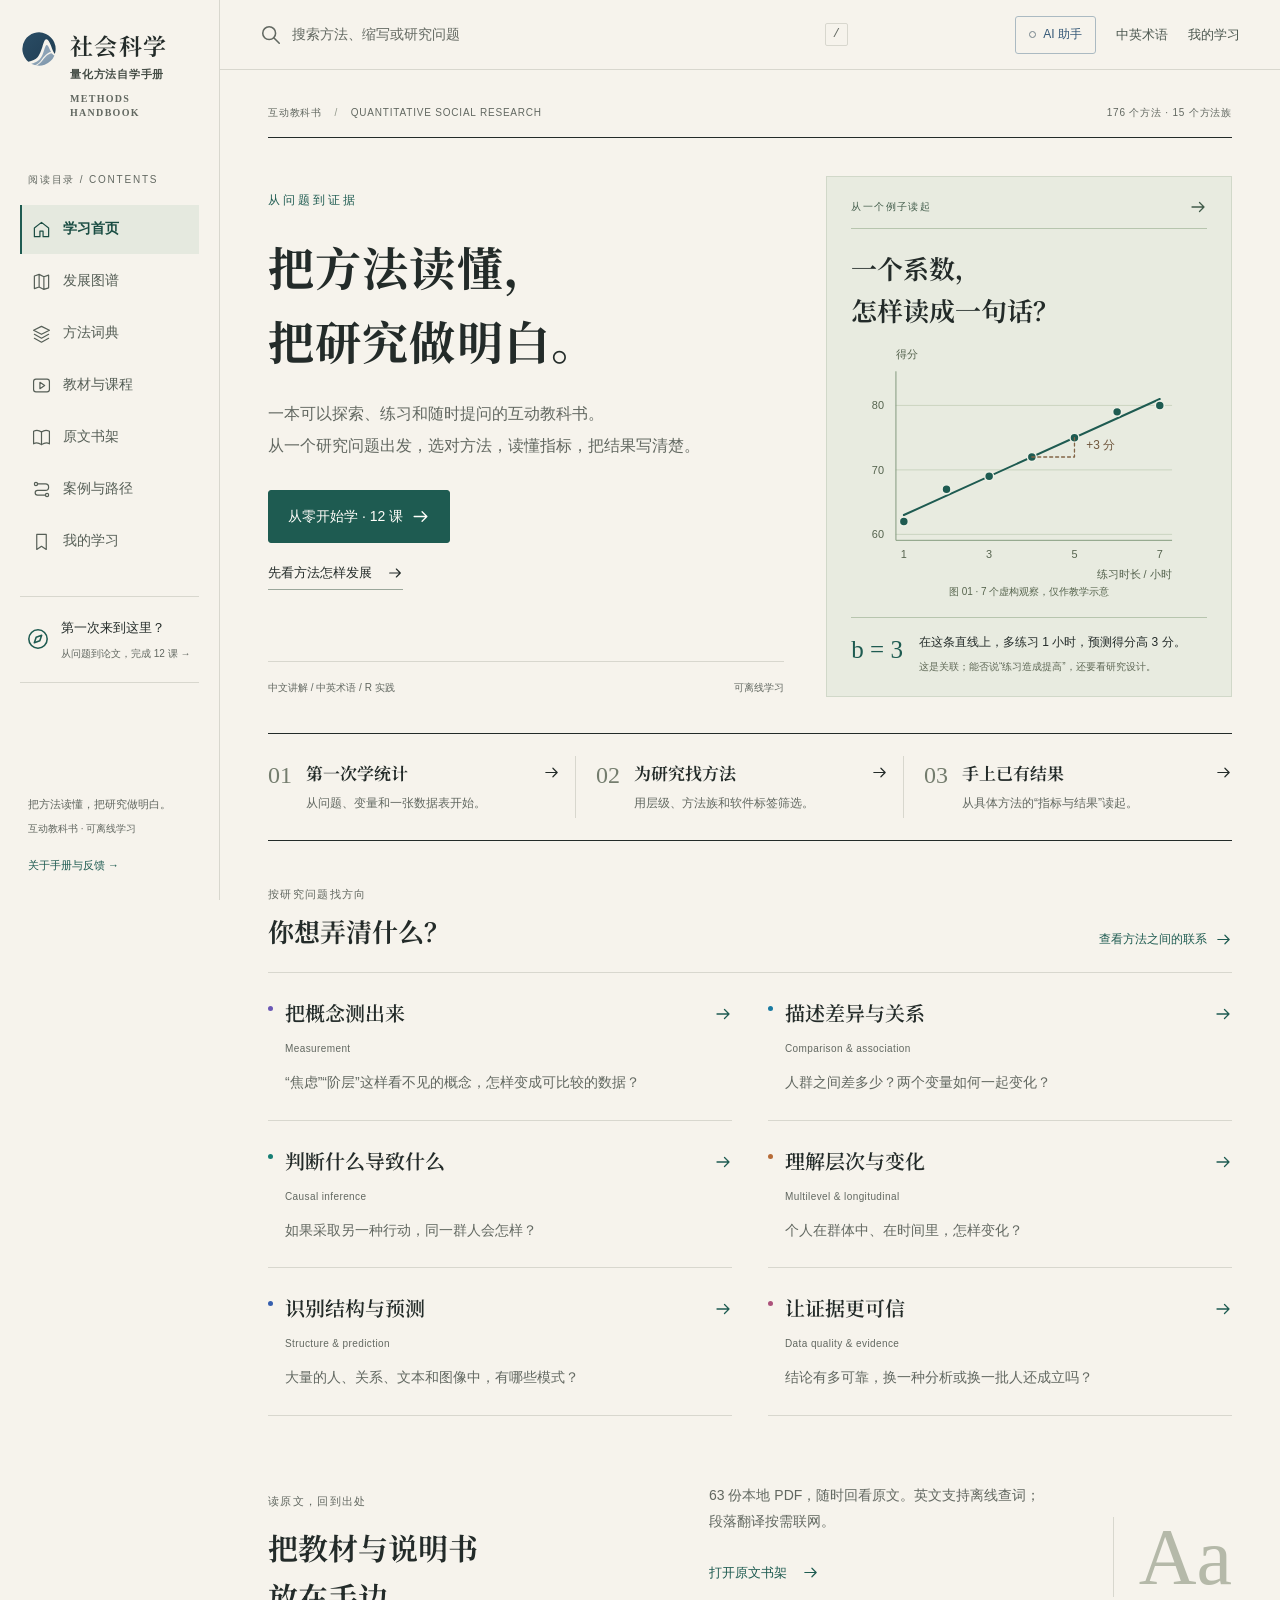
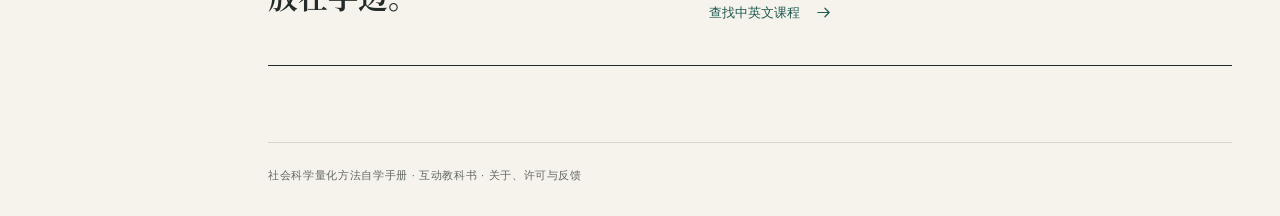
==== commit 7b8ad423: "Prepare noncommercial interactive handbook with audited readings and renamed product" ====
--- a/app/index.html
+++ b/app/index.html
@@ -1,6 +1,6 @@
 <!doctype html>
-<html lang="zh-CN"><head><meta charset="utf-8"><meta name="viewport" content="width=device-width, initial-scale=1, viewport-fit=cover"><meta name="theme-color" content="#f6f3ec"><meta http-equiv="Content-Security-Policy" content="default-src 'self'; script-src 'self' 'wasm-unsafe-eval'; worker-src 'self' blob:; style-src 'self' 'unsafe-inline'; img-src 'self' data: blob:; font-src 'self' data:; connect-src 'self' https://api.mymemory.translated.net https://api.openai.com https://api.deepseek.com https://api.anthropic.com https://generativelanguage.googleapis.com; frame-src 'none'; object-src 'none'; base-uri 'none'"><title>社会科学量化方法学自学图谱</title><link rel="alternate icon" href="favicon.ico?asset=2fb633b4d270" type="image/x-icon"><link rel="icon" href="icon.svg?asset=03c86e409b32" type="image/svg+xml"><link rel="stylesheet" href="style.css?asset=bd634efe5c9d"><link rel="stylesheet" href="reader.css?asset=c3cc1db3730b"><link rel="stylesheet" href="course.css?asset=8760d1cf6961"><link rel="stylesheet" href="study.css?asset=f4bd8a9eaf7c"><link rel="stylesheet" href="teaching.css?asset=85e6c9c96422"><link rel="stylesheet" href="polish.css?asset=ec259f2c1109"><link rel="stylesheet" href="history.css?asset=cb55f7154e7b"><link rel="stylesheet" href="assistant.css?asset=2b8c8d309229"></head>
-<body><a class="skip" href="#main">跳到内容</a><aside class="sidebar"><a class="brand" href="#home" aria-label="社会科学量化方法学自学图谱"><img src="icon.svg?asset=03c86e409b32" width="42" height="42" alt=""><span class="brand-wordmark"><b>社会科学</b><span>量化方法学自学图谱</span><small>METHOD ATLAS</small></span></a><div class="nav-caption">阅读目录 / CONTENTS</div><nav id="nav" aria-label="主导航"></nav><a class="sidebar-start" href="#start"><svg aria-hidden="true" viewBox="0 0 24 24"><use href="icons.svg#compass"></use></svg><div>第一次来到这里？<small>从问题到论文，完成 12 课 →</small></div></a><div class="side-note">把方法读懂，把研究做明白。<p>知识与本地读物可离线使用</p></div></aside>
-<div class="shell"><header class="topbar"><a href="#home" class="mobile-brand"><img src="icon.svg?asset=03c86e409b32" width="32" height="32" alt=""><span>社会科学量化方法学自学图谱</span></a><form id="search-form" role="search"><svg aria-hidden="true" viewBox="0 0 24 24"><use href="icons.svg#search"></use></svg><input id="search" type="search" placeholder="搜索方法、缩写或研究问题" aria-label="搜索方法"><kbd>/</kbd></form><button id="ai-open" type="button" aria-haspopup="dialog" aria-controls="ai-dialog">AI 助手</button><a class="top-link" href="#terms">中英术语</a><a class="top-link" href="#library">我的学习</a></header><main id="main" tabindex="-1"><div class="loading-page" role="status"><div class="eyebrow">社会科学量化方法学自学图谱</div><h1>正在打开学习手册…</h1><p>正在读取方法、教材和学习记录。</p></div></main><footer>社会科学量化方法学自学图谱 · 从问题出发，回到证据。</footer></div>
+<html lang="zh-CN"><head><meta charset="utf-8"><meta name="viewport" content="width=device-width, initial-scale=1, viewport-fit=cover"><meta name="theme-color" content="#f6f3ec"><meta http-equiv="Content-Security-Policy" content="default-src 'self'; script-src 'self' 'wasm-unsafe-eval'; worker-src 'self' blob:; style-src 'self' 'unsafe-inline'; img-src 'self' data: blob:; font-src 'self' data:; connect-src 'self' https://api.mymemory.translated.net https://api.openai.com https://api.deepseek.com https://api.anthropic.com https://generativelanguage.googleapis.com; frame-src 'none'; object-src 'none'; base-uri 'none'"><title>社会科学量化方法自学手册</title><link rel="alternate icon" href="favicon.ico?asset=2fb633b4d270" type="image/x-icon"><link rel="icon" href="icon.svg?asset=49a52c86a589" type="image/svg+xml"><link rel="stylesheet" href="style.css?asset=bd634efe5c9d"><link rel="stylesheet" href="reader.css?asset=c3cc1db3730b"><link rel="stylesheet" href="course.css?asset=8760d1cf6961"><link rel="stylesheet" href="study.css?asset=f4bd8a9eaf7c"><link rel="stylesheet" href="teaching.css?asset=85e6c9c96422"><link rel="stylesheet" href="polish.css?asset=99bc0c324791"><link rel="stylesheet" href="history.css?asset=cb55f7154e7b"><link rel="stylesheet" href="assistant.css?asset=2b8c8d309229"></head>
+<body><a class="skip" href="#main">跳到内容</a><aside class="sidebar"><a class="brand" href="#home" aria-label="社会科学量化方法自学手册"><img src="icon.svg?asset=49a52c86a589" width="42" height="42" alt=""><span class="brand-wordmark"><b>社会科学</b><span>量化方法自学手册</span><small>METHODS HANDBOOK</small></span></a><div class="nav-caption">阅读目录 / CONTENTS</div><nav id="nav" aria-label="主导航"></nav><a class="sidebar-start" href="#start"><svg aria-hidden="true" viewBox="0 0 24 24"><use href="icons.svg#compass"></use></svg><div>第一次来到这里？<small>从问题到论文，完成 12 课 →</small></div></a><div class="side-note">把方法读懂，把研究做明白。<p>互动教科书 · 可离线学习</p><a href="#about">关于手册与反馈 →</a></div></aside>
+<div class="shell"><header class="topbar"><a href="#home" class="mobile-brand"><img src="icon.svg?asset=49a52c86a589" width="32" height="32" alt=""><span>社会科学量化方法自学手册</span></a><form id="search-form" role="search"><svg aria-hidden="true" viewBox="0 0 24 24"><use href="icons.svg#search"></use></svg><input id="search" type="search" placeholder="搜索方法、缩写或研究问题" aria-label="搜索方法"><kbd>/</kbd></form><button id="ai-open" type="button" aria-haspopup="dialog" aria-controls="ai-dialog">AI 助手</button><a class="top-link" href="#terms">中英术语</a><a class="top-link" href="#library">我的学习</a></header><main id="main" tabindex="-1"><div class="loading-page" role="status"><div class="eyebrow">社会科学量化方法自学手册</div><h1>正在打开学习手册…</h1><p>正在读取方法、教材和学习记录。</p></div></main><footer>社会科学量化方法自学手册 · 互动教科书 · <a href="#about">关于、许可与反馈</a></footer></div>
 <nav id="mobile-nav" aria-label="移动主导航"></nav><div id="toast" role="status" aria-live="polite"></div><dialog id="detail-dialog"><button class="dialog-close" aria-label="关闭详情">×</button><div id="dialog-content"></div></dialog><input type="file" accept="application/json,.json" id="import-file" hidden>
-<script src="atlas-data.js?asset=fd940ad46f90"></script><script src="learning-data.js?asset=5cd17c30c1be"></script><script src="books-data.js?asset=a4690d23e79b"></script><script src="downloads-data.js?asset=a0c2d00b4c5d"></script><script src="study.js?asset=a6e5ae197597"></script><script src="reader.js?asset=2ddd446a1441"></script><script src="course-example.js?asset=e09ee550068c"></script><script src="course.js?asset=ee0cc41963a5"></script><script src="learning-glossary.js?asset=b578a2791478"></script><script src="contribute.js?asset=ef74acba1787"></script><script src="history-data.js?asset=1dbc14925bf6"></script><script src="history.js?asset=9ef93d6f5b6d"></script><script src="assistant-core.js?asset=d365bb52fdc1"></script><script src="assistant.js?asset=180b51b1a65b"></script><script src="app.js?asset=861c421a4e24"></script></body></html>
+<script src="atlas-data.js?asset=fd940ad46f90"></script><script src="learning-data.js?asset=5cd17c30c1be"></script><script src="books-data.js?asset=9d144c669ff6"></script><script src="downloads-data.js?asset=345688dc7100"></script><script src="study.js?asset=a6e5ae197597"></script><script src="reader.js?asset=31c390f2c697"></script><script src="course-example.js?asset=e09ee550068c"></script><script src="course.js?asset=ee0cc41963a5"></script><script src="learning-glossary.js?asset=b578a2791478"></script><script src="contribute.js?asset=de0f12b2291c"></script><script src="history-data.js?asset=1dbc14925bf6"></script><script src="history.js?asset=9ef93d6f5b6d"></script><script src="assistant-core.js?asset=6bf5bf6b38d8"></script><script src="assistant.js?asset=180b51b1a65b"></script><script src="app.js?asset=4eb21f5361ab"></script></body></html>
--- a/app/polish.css
+++ b/app/polish.css
@@ -401,3 +401,6 @@
 .contribute-prompt .actions{flex-wrap:wrap;align-items:center}
 #contribute-copy-status{font-size:13px;color:var(--muted,#6b766c)}
 @media(max-width:650px){.dictionary-tools{gap:12px;font-size:12px}.results-head{gap:12px;flex-wrap:wrap}.contribute-downloads{gap:16px}.contribute-flow,.contribute-questions{grid-template-columns:1fr;gap:25px}.contribute-page h1{font-size:30px}.contribute-section{margin:32px 0}.contribute-section>.section-head{align-items:flex-start}}
+
+/* Reading access and project information */
+.book-rights{margin-top:14px;font-size:12px;line-height:1.7}.book-rights summary{cursor:pointer;color:var(--muted,#596875)}.book-rights p{font-size:12px;margin:8px 0}.book-rights a{overflow-wrap:anywhere}.about-intro,.about-feedback{padding:28px 0;border-bottom:1px solid var(--line,#d8d7d0);margin-bottom:28px}.about-intro h2{font-size:clamp(22px,3vw,32px);line-height:1.5}.official-reading{max-width:850px}.official-reading .actions{flex-wrap:wrap}.side-note>a{display:inline-block;margin-top:8px}footer a{color:inherit}.book-info{min-width:0}
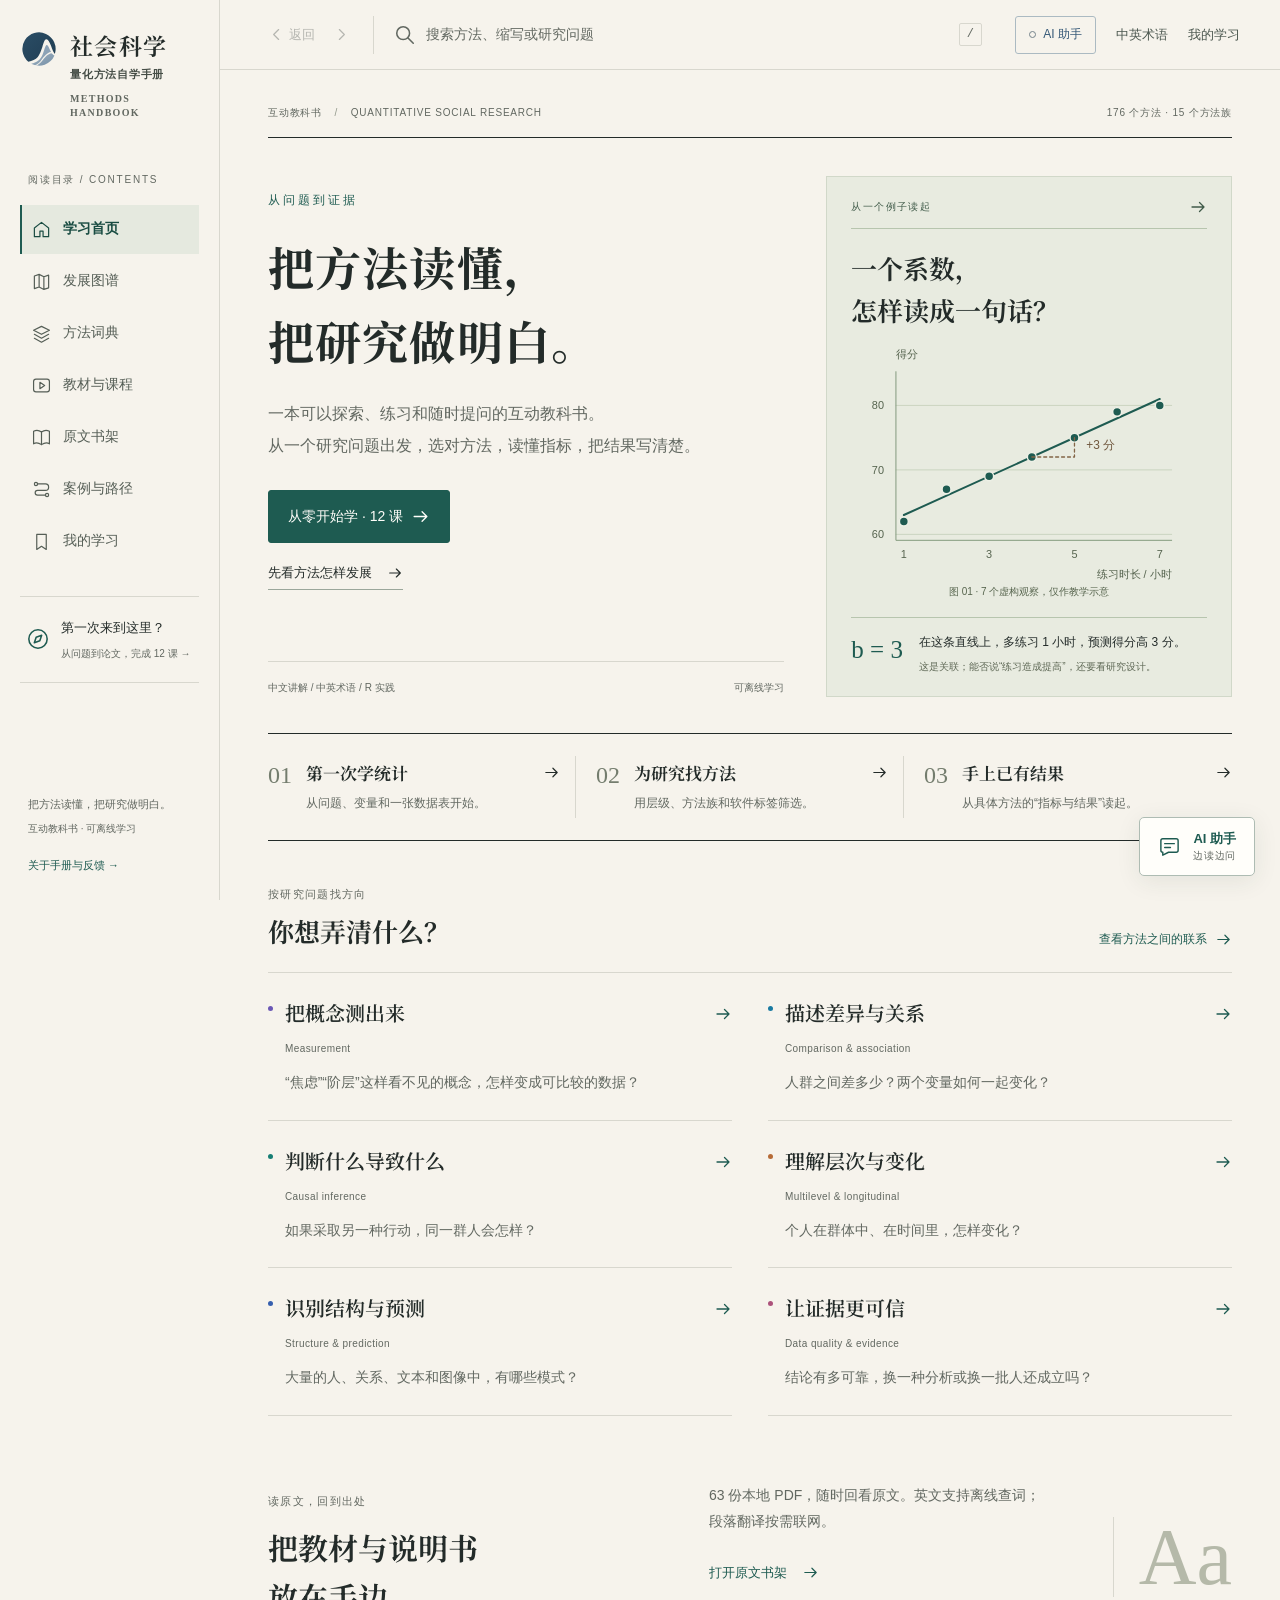
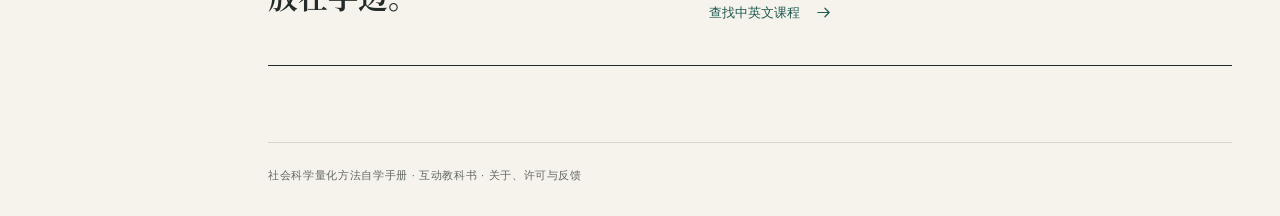
==== commit 03f21cbe: "Release v1.1.1: clarify teaching and improve reading workflows" ====
--- a/app/index.html
+++ b/app/index.html
@@ -1,6 +1,6 @@
 <!doctype html>
-<html lang="zh-CN"><head><meta charset="utf-8"><meta name="viewport" content="width=device-width, initial-scale=1, viewport-fit=cover"><meta name="theme-color" content="#f6f3ec"><meta http-equiv="Content-Security-Policy" content="default-src 'self'; script-src 'self' 'wasm-unsafe-eval'; worker-src 'self' blob:; style-src 'self' 'unsafe-inline'; img-src 'self' data: blob:; font-src 'self' data:; connect-src 'self' https://api.mymemory.translated.net https://api.openai.com https://api.deepseek.com https://api.anthropic.com https://generativelanguage.googleapis.com; frame-src 'none'; object-src 'none'; base-uri 'none'"><title>社会科学量化方法自学手册</title><link rel="alternate icon" href="favicon.ico?asset=2fb633b4d270" type="image/x-icon"><link rel="icon" href="icon.svg?asset=49a52c86a589" type="image/svg+xml"><link rel="stylesheet" href="style.css?asset=bd634efe5c9d"><link rel="stylesheet" href="reader.css?asset=c3cc1db3730b"><link rel="stylesheet" href="course.css?asset=8760d1cf6961"><link rel="stylesheet" href="study.css?asset=f4bd8a9eaf7c"><link rel="stylesheet" href="teaching.css?asset=85e6c9c96422"><link rel="stylesheet" href="polish.css?asset=99bc0c324791"><link rel="stylesheet" href="history.css?asset=cb55f7154e7b"><link rel="stylesheet" href="assistant.css?asset=2b8c8d309229"></head>
-<body><a class="skip" href="#main">跳到内容</a><aside class="sidebar"><a class="brand" href="#home" aria-label="社会科学量化方法自学手册"><img src="icon.svg?asset=49a52c86a589" width="42" height="42" alt=""><span class="brand-wordmark"><b>社会科学</b><span>量化方法自学手册</span><small>METHODS HANDBOOK</small></span></a><div class="nav-caption">阅读目录 / CONTENTS</div><nav id="nav" aria-label="主导航"></nav><a class="sidebar-start" href="#start"><svg aria-hidden="true" viewBox="0 0 24 24"><use href="icons.svg#compass"></use></svg><div>第一次来到这里？<small>从问题到论文，完成 12 课 →</small></div></a><div class="side-note">把方法读懂，把研究做明白。<p>互动教科书 · 可离线学习</p><a href="#about">关于手册与反馈 →</a></div></aside>
-<div class="shell"><header class="topbar"><a href="#home" class="mobile-brand"><img src="icon.svg?asset=49a52c86a589" width="32" height="32" alt=""><span>社会科学量化方法自学手册</span></a><form id="search-form" role="search"><svg aria-hidden="true" viewBox="0 0 24 24"><use href="icons.svg#search"></use></svg><input id="search" type="search" placeholder="搜索方法、缩写或研究问题" aria-label="搜索方法"><kbd>/</kbd></form><button id="ai-open" type="button" aria-haspopup="dialog" aria-controls="ai-dialog">AI 助手</button><a class="top-link" href="#terms">中英术语</a><a class="top-link" href="#library">我的学习</a></header><main id="main" tabindex="-1"><div class="loading-page" role="status"><div class="eyebrow">社会科学量化方法自学手册</div><h1>正在打开学习手册…</h1><p>正在读取方法、教材和学习记录。</p></div></main><footer>社会科学量化方法自学手册 · 互动教科书 · <a href="#about">关于、许可与反馈</a></footer></div>
+<html lang="zh-CN"><head><meta charset="utf-8"><meta name="viewport" content="width=device-width, initial-scale=1, viewport-fit=cover"><meta name="theme-color" content="#f6f3ec"><meta http-equiv="Content-Security-Policy" content="default-src 'self'; script-src 'self' 'wasm-unsafe-eval'; worker-src 'self' blob:; style-src 'self' 'unsafe-inline'; img-src 'self' data: blob:; font-src 'self' data:; connect-src 'self' https://api.mymemory.translated.net https://api.openai.com https://api.deepseek.com https://api.anthropic.com https://generativelanguage.googleapis.com; frame-src 'none'; object-src 'none'; base-uri 'none'"><title>社会科学量化方法自学手册</title><link rel="alternate icon" href="favicon.ico?asset=2fb633b4d270" type="image/x-icon"><link rel="icon" href="icon.svg?asset=28105b9ed300" type="image/svg+xml"><link rel="stylesheet" href="style.css?asset=e072ae72ed2f"><link rel="stylesheet" href="reader.css?asset=f0ad80852b45"><link rel="stylesheet" href="course.css?asset=b1ae17427f27"><link rel="stylesheet" href="study.css?asset=f4bd8a9eaf7c"><link rel="stylesheet" href="teaching.css?asset=d1b94fc8af05"><link rel="stylesheet" href="polish.css?asset=b1a0294cb59e"><link rel="stylesheet" href="history.css?asset=654da5ceb8a2"><link rel="stylesheet" href="assistant.css?asset=b3721d027c93"><link rel="stylesheet" href="reading-ui.css?asset=bf64c0bbe4c8"></head>
+<body><a class="skip" href="#main">跳到内容</a><aside class="sidebar"><a class="brand" href="#home" aria-label="社会科学量化方法自学手册"><img src="icon.svg?asset=28105b9ed300" width="42" height="42" alt=""><span class="brand-wordmark"><b>社会科学</b><span>量化方法自学手册</span><small>METHODS HANDBOOK</small></span></a><div class="nav-caption">阅读目录 / CONTENTS</div><nav id="nav" aria-label="主导航"></nav><a class="sidebar-start" href="#start"><svg aria-hidden="true" viewBox="0 0 24 24"><use href="icons.svg#compass"></use></svg><div>第一次来到这里？<small>从问题到论文，完成 12 课 →</small></div></a><div class="side-note">把方法读懂，把研究做明白。<p>互动教科书 · 可离线学习</p><a href="#about">关于手册与反馈 →</a></div></aside>
+<div class="shell"><header class="topbar"><a href="#home" class="mobile-brand"><img src="icon.svg?asset=28105b9ed300" width="32" height="32" alt=""><span>社会科学量化方法自学手册</span></a><nav class="page-navigation" aria-label="阅读导航"><button id="page-back" type="button" aria-label="返回上一页" disabled><svg aria-hidden="true" viewBox="0 0 24 24"><use href="icons.svg#chevron-left"></use></svg><span>返回</span></button><button id="page-forward" type="button" aria-label="前进一页" disabled><svg aria-hidden="true" viewBox="0 0 24 24"><use href="icons.svg#chevron-right"></use></svg></button></nav><form id="search-form" role="search"><svg aria-hidden="true" viewBox="0 0 24 24"><use href="icons.svg#search"></use></svg><input id="search" type="search" placeholder="搜索方法、缩写或研究问题" aria-label="搜索方法"><kbd>/</kbd></form><button id="ai-open" type="button" aria-expanded="false" aria-haspopup="dialog" aria-controls="ai-dialog">AI 助手</button><a class="top-link" href="#terms">中英术语</a><a class="top-link" href="#library">我的学习</a></header><main id="main" tabindex="-1"><div class="loading-page" role="status"><div class="eyebrow">社会科学量化方法自学手册</div><h1>正在打开学习手册…</h1><p>正在读取方法、教材和学习记录。</p></div></main><footer>社会科学量化方法自学手册 · 互动教科书 · <a href="#about">关于、许可与反馈</a></footer></div>
 <nav id="mobile-nav" aria-label="移动主导航"></nav><div id="toast" role="status" aria-live="polite"></div><dialog id="detail-dialog"><button class="dialog-close" aria-label="关闭详情">×</button><div id="dialog-content"></div></dialog><input type="file" accept="application/json,.json" id="import-file" hidden>
-<script src="atlas-data.js?asset=fd940ad46f90"></script><script src="learning-data.js?asset=5cd17c30c1be"></script><script src="books-data.js?asset=9d144c669ff6"></script><script src="downloads-data.js?asset=345688dc7100"></script><script src="study.js?asset=a6e5ae197597"></script><script src="reader.js?asset=31c390f2c697"></script><script src="course-example.js?asset=e09ee550068c"></script><script src="course.js?asset=ee0cc41963a5"></script><script src="learning-glossary.js?asset=b578a2791478"></script><script src="contribute.js?asset=de0f12b2291c"></script><script src="history-data.js?asset=1dbc14925bf6"></script><script src="history.js?asset=9ef93d6f5b6d"></script><script src="assistant-core.js?asset=6bf5bf6b38d8"></script><script src="assistant.js?asset=180b51b1a65b"></script><script src="app.js?asset=4eb21f5361ab"></script></body></html>
+<script src="atlas-data.js?asset=2221db87c021"></script><script src="learning-data.js?asset=03886d11a511"></script><script src="books-data.js?asset=d3b285b0069c"></script><script src="downloads-data.js?asset=31505faf1faa"></script><script src="study.js?asset=04f689018065"></script><script src="reader.js?asset=66e684b62c21"></script><script src="course-example.js?asset=0ef2bc62c9ef"></script><script src="course.js?asset=8e462b4b35d4"></script><script src="learning-glossary.js?asset=aa949da73a88"></script><script src="contribute.js?asset=47db5aae92d7"></script><script src="history-data.js?asset=8ff1915e7631"></script><script src="history.js?asset=9cb0a49181c4"></script><script src="assistant-core.js?asset=3078dfb39528"></script><script src="assistant.js?asset=29a6b7d80a37"></script><script src="teaching-visuals.js?asset=4e774af46aca"></script><script src="reading-navigation.js?asset=73f31e48db0f"></script><script src="app.js?asset=c9f1606e2a9e"></script></body></html>
--- a/app/style.css
+++ b/app/style.css
@@ -3,7 +3,7 @@
 .eyebrow{font-size:11px;letter-spacing:1.35px;color:#596f91;margin-bottom:12px;font-weight:600}.intro{font-size:16px;line-height:1.9;color:var(--muted);max-width:840px;margin:14px 0 24px}.en{font-size:13px;line-height:1.7;color:var(--muted);font-weight:400}.button,button{border:1px solid #cfd8e8;border-radius:9px;min-height:44px;padding:9px 15px;background:var(--panel);color:var(--ink);font-size:14px;display:inline-flex;align-items:center;justify-content:center;gap:8px}.button:hover,button:hover{border-color:#91a6d0;background:#f6f8fd}.button:active,button:active{background:#dae3f5}.primary{background:var(--blue);border-color:var(--blue);color:#fff;box-shadow:0 5px 12px #365ccc20}.primary:hover{background:#284cae;border-color:#284cae;color:#fff}.actions,.toolbar{display:flex;align-items:center;gap:12px;flex-wrap:wrap;margin:22px 0}.button svg,button svg{width:19px;height:19px}.small-link{font-size:13px;display:inline-flex;gap:8px;align-items:center}.muted,.by{color:var(--muted);font-size:13px}.by{margin:7px 0}.row{display:flex;gap:8px;justify-content:space-between;align-items:center;flex-wrap:wrap}.grid{display:grid;grid-template-columns:repeat(3,minmax(0,1fr));gap:18px}.grid.two{grid-template-columns:repeat(2,minmax(0,1fr))}.card{border:1px solid var(--line);border-radius:16px;background:var(--panel);padding:24px;box-shadow:var(--shadow);min-width:0}.card p{color:var(--muted);font-size:15px}.card-link{color:var(--ink)}.card-link:hover{border-color:#9aacd0;box-shadow:0 10px 30px #1f3e7510}.section-head{display:flex;align-items:end;gap:20px;justify-content:space-between;margin:38px 0 20px}.section-head h2{margin:0}.section-head .eyebrow{margin-bottom:6px}.number{color:var(--blue);font-size:12px}.badge,.tag{display:inline-flex;align-items:center;gap:5px;border-radius:5px;padding:3px 8px;font-size:11px;line-height:1.6;background:#eef1f6;color:#4d5f78;border:1px solid transparent}.tags{display:flex;gap:7px;flex-wrap:wrap}.tag.level{background:#eaf0ff;color:#3556a1}.tag.topical{background:#f3edfb;color:#75569d}.tag.software{background:#fff;border-color:#d9e1ed}.tag.progress,.tag.local{background:#e7f3ef;color:#246b58}.badge.warn{background:#fff2df;color:#825716}.chips{display:flex;flex-wrap:wrap;gap:8px;margin:14px 0}.chip{font-size:12px;padding:7px 11px;background:#f0f4fb;border:1px solid #e0e7f2;border-radius:7px;color:#425e86}.chip:hover{border-color:#a1b4d8;background:#e8eefa}.notice,.reading-note{background:#edf2fa;color:#435775;border-left:3px solid #8ba3d0;padding:16px 20px;font-size:14px;border-radius:0 10px 10px 0;margin:20px 0}.empty{padding:32px;border:1px dashed #bbc8de;border-radius:12px;grid-column:1/-1;background:#fff;color:var(--muted)}
 .home-hero{display:grid;grid-template-columns:minmax(0,1fr) minmax(330px,.85fr);gap:48px;align-items:center;padding:12px 0 35px}.hero-copy h1{font-size:42px;line-height:1.48;letter-spacing:-1px;color:#172a4a;margin:18px 0}.hero-copy .intro{line-height:2;font-size:15px}.hero-meta{display:flex;gap:25px;margin-top:26px;color:var(--muted);font-size:12px}.hero-meta b{font-size:21px;font-weight:600;margin-right:4px;color:#2c4165;font-variant-numeric:tabular-nums}.research-board{background:#fff;border:1px solid #d9e2f0;border-radius:20px;box-shadow:0 14px 38px #233e7b0b;overflow:hidden}.board-heading{padding:20px 24px 15px;border-bottom:1px solid #edf0f5}.board-heading>span{font-weight:650;font-size:15px}.board-heading small{display:block;font-size:11px;margin-top:3px}.research-process{padding:12px 24px}.research-process>a{position:relative;display:flex;align-items:center;gap:16px;color:var(--ink);padding:12px 0;min-height:75px}.research-process>a:not(:last-child):after{content:"";position:absolute;left:17px;top:53px;height:36px;width:1px;background:#dbe5f5}.process-index{font-size:11px;font-weight:650;width:35px;height:35px;flex-shrink:0;background:#eaf0fd;color:#3c60ae;border:1px solid #d5e0f4;display:grid;place-items:center;border-radius:50%;z-index:1}.research-process b{font-size:14px}.research-process p{margin:2px 0 0;font-size:11px;color:var(--muted)}.research-process svg{margin-left:auto;color:#7b8ead;width:16px;height:16px}.research-process a:hover b{color:var(--blue)}.board-foot{font-size:10px;color:#607697;padding:12px 24px;background:#f6f8fc}.question-grid{display:grid;grid-template-columns:repeat(3,minmax(0,1fr));gap:14px}.question-card{display:flex;gap:16px;min-width:0;align-items:start;background:#fff;border:1px solid var(--line);padding:23px 20px;border-radius:12px;color:var(--ink);box-shadow:var(--shadow)}.question-card:hover{border-color:#a1b2d0;box-shadow:0 8px 25px #254b8210}.question-card h3{font-size:16px;margin:0}.question-card small{font-size:10px;letter-spacing:.4px}.question-card p{font-size:12px;line-height:1.9;color:var(--muted);margin:12px 0 0}.question-card svg{width:16px;height:16px;margin-left:auto;margin-top:4px;color:#7c8ca5}.track-line{width:3px;align-self:stretch;background:var(--track);border-radius:3px;flex-shrink:0}.shelf-invitation{display:flex;justify-content:space-between;align-items:center;gap:24px;background:#e8edf7;border:1px solid #dce3ef;border-radius:16px;padding:28px 32px;margin-top:36px}.shelf-invitation>div{position:relative;padding-left:47px}.shelf-invitation>div>svg{position:absolute;left:0;top:4px;width:29px;height:29px;color:#5372a8}.shelf-invitation h2{font-size:20px;margin-bottom:6px}.shelf-invitation p{font-size:13px;color:#5e6e84;margin:0}
 .view-tabs{display:flex;gap:4px;margin:28px 0;border-bottom:1px solid #ced8e7;flex-wrap:wrap}.view-tabs a{display:flex;align-items:center;gap:8px;min-height:48px;padding:10px 18px 14px;border-bottom:3px solid transparent;color:#61738f;font-size:14px}.view-tabs a.selected{border-color:var(--blue);color:#284da9;font-weight:650}.view-tabs svg{width:19px;height:19px}.map-reading-key{display:flex;align-items:center;gap:24px;justify-content:space-between;font-size:14px;margin:22px 0}.map-reading-key p{font-size:12px;color:var(--muted);margin:4px 0}.map-reading-key>span{font-size:11px;color:#687b98;text-align:right}.track-controls{display:flex;gap:7px;flex-wrap:wrap;margin:18px 0}.track-controls a{display:flex;gap:8px;align-items:center;font-size:12px;color:#546981;padding:7px 10px;min-height:40px;background:#fff;border:1px solid #d9e2ef;border-radius:7px}.track-controls i{width:6px;height:6px;border-radius:50%;background:var(--track)}.track-controls a.selected{background:#eaf0ff;border-color:#8ca6da;color:#264b98}.track-focus{border-left:3px solid var(--track);padding:18px 24px;background:#fff;border-radius:0 12px 12px 0;margin:20px 0}.track-focus>span{font-size:11px;color:var(--track)}.track-focus h2{font-size:19px;margin:6px 0}.track-focus p{font-size:14px;color:var(--muted)}.track-focus>a{font-size:13px}.history-map{background:#fff;border:1px solid #d8e1f0;border-radius:16px;box-shadow:var(--shadow);overflow:hidden;padding:20px 16px 0}.map-columns{display:grid;grid-template-columns:140px repeat(6,minmax(0,1fr));font-size:10px;color:#657792;padding:4px 0 17px;text-align:center;border-bottom:1px solid #e6ecf4}.map-columns>span{text-align:left;padding-left:10px}.map-columns b{font-weight:600}.history-lane{display:grid;grid-template-columns:140px minmax(0,1fr);border-bottom:1px solid #edf1f7;min-height:125px;align-items:stretch}.lane-name{color:var(--ink);padding:33px 10px 25px}.lane-name b{display:block;font-size:13px;border-left:3px solid var(--track);padding-left:9px;line-height:1.5}.lane-name small{display:block;font-size:9px;color:var(--muted);margin-top:6px;padding-left:12px;line-height:1.6}.lane-events{position:relative;display:grid;grid-template-columns:repeat(6,minmax(0,1fr));gap:5px;align-items:center;padding:18px 0}.lane-curve{position:absolute;top:8px;width:100%;height:44px;stroke:var(--track);stroke-width:.8;opacity:.35}.event-node{position:relative;padding:24px 3px 6px;display:flex;flex-direction:column;gap:4px;min-height:88px;align-items:center;justify-content:flex-start;background:transparent;border:0;border-radius:8px;font-size:11px;text-align:center;line-height:1.6}.event-node:hover{background:#f1f5fc}.event-node b{font-size:11px;font-weight:600;line-height:1.6;max-width:90px}.event-node small{font-size:8.5px;color:#6a7b94;line-height:1.8}.event-dot{position:absolute;top:6px;left:calc(50% - 4px);width:8px;height:8px;background:var(--track);border:2px solid white;border-radius:50%;box-shadow:0 0 0 1px var(--track)}.map-foundation{display:flex;align-items:center;gap:18px;padding:16px 10px;flex-wrap:wrap;font-size:11px}.map-foundation a{font-size:12px}.map-foundation .muted{font-size:10px}.map-caption{font-size:11px;color:var(--muted);line-height:1.9;margin:14px 0}.focused .history-lane{min-height:155px}.focused .lane-name{padding-top:52px}.focused .event-node{min-height:108px;padding-top:29px}.focused .lane-curve{top:16px}.focused .event-node b{font-size:13px;max-width:110px}.focused .event-node small{font-size:10px}.history-full{margin-top:32px}.history-reading{display:grid;gap:10px}.node-question{font-size:15px;padding:14px 18px;background:#edf2fd;border-radius:9px;color:#345281;margin:20px 0}.classification-root{padding:20px 25px;background:var(--nav);color:#fff;border-radius:12px;font-size:19px;max-width:430px;margin:30px auto}.classification-root small{display:block;color:#bfcee4;font-size:11px;margin-top:5px}.classification-tree{padding-left:24px;margin-left:16px;border-left:2px solid #c8d4e8}.family-branch{position:relative;margin:16px 0;background:#fff;border:1px solid var(--line);border-radius:12px}.family-branch:before{content:"";position:absolute;width:24px;left:-26px;top:35px;border-top:2px solid #c8d4e8}.family-branch>summary{display:flex;gap:16px;align-items:center;padding:20px;list-style:none}.family-branch small{display:block;line-height:1.7;font-size:12px;margin-top:4px;font-weight:400}.family-letter{background:#edf2fa;color:#5a75a0;border-radius:7px;min-width:33px;height:33px;display:grid;place-items:center;font-size:13px}.count{margin-left:auto;color:var(--muted);font-size:12px;white-space:nowrap}.sub{padding:16px 24px 24px;border-top:1px solid #e6ebf2}.sub h3{font-size:14px;color:#5c7394}.tree-method{display:flex;align-items:center;gap:12px;padding:13px 0;border-bottom:1px solid #edf1f6;color:var(--ink)}.tree-method>span:first-child{font-size:11px;color:#7188a8;width:28px;flex-shrink:0}.tree-method b{font-size:14px}.tree-method small{font-size:11px}.tree-method .tag{margin-left:auto;white-space:nowrap}.graph-link{display:flex;gap:12px;align-items:center;margin:16px 0}.graph-link a{font-size:15px}.lineage{border-left:2px solid #c6d3e9;padding-left:25px;margin:26px 0}.lineage>div{margin:20px 0}.lineage small,.lineage b{display:block}.lineage b{margin-top:5px}.cluster-detail{max-width:1000px}
-.filter-panel{background:#fff;border:1px solid var(--line);border-radius:14px;padding:22px 24px;margin:25px 0;box-shadow:var(--shadow)}.filter-row{display:flex;gap:16px;align-items:end;flex-wrap:wrap}.filter-row label{min-width:150px;flex:1}.filter-row .wide{flex:2;min-width:220px}label{font-size:12px;color:#5c6f8c;display:block}input,select,textarea{border:1px solid #ccd7e8;border-radius:8px;padding:10px 12px;background:#fff;color:var(--ink);min-height:44px;max-width:100%;font-size:14px}label input,label select{display:block;width:100%;margin-top:7px}textarea{width:100%;resize:vertical;line-height:1.9;font-size:15px;margin-top:10px}.filter-label{font-size:11px;color:#71839d;margin:18px 0 8px}.filter-chips{display:flex;flex-wrap:wrap;gap:7px}.filter-chips button{font-size:11px;min-height:35px;padding:7px 10px;background:#f8faff;border-color:#e0e6f1;border-radius:6px}.filter-chips button.selected{background:#e6eeff;color:#264fab;border-color:#9bb3e3}.results-head{display:flex;justify-content:space-between;gap:12px;margin:20px 0;font-size:13px;color:var(--muted)}.method-list{display:grid;grid-template-columns:repeat(2,minmax(0,1fr));gap:16px}.method-tile{background:#fff;border:1px solid var(--line);border-radius:12px;padding:22px;box-shadow:var(--shadow);display:flex;flex-direction:column;min-width:0}.method-tile:hover{border-color:#a0b4d6}.tile-top{display:flex;gap:8px;align-items:center;margin-bottom:15px;flex-wrap:wrap}.tile-top>svg{width:16px;height:16px;margin-left:auto;color:#5b7ba9}.method-id{font-size:11px;font-family:Consolas,monospace;color:#71849e;margin-right:7px;letter-spacing:.6px}.tile-title{color:var(--ink)}.tile-title h3{font-size:18px;margin-bottom:5px}.tile-title .en{font-size:11px}.method-tile>p{font-size:14px;line-height:1.85;color:#556b87;margin:15px 0 18px}.tile-bottom{margin-top:auto;display:flex;align-items:center;gap:10px;border-top:1px solid #eaf0f8;padding-top:14px}.soft-label{font-size:10px;color:#6b80a0}.tile-open{margin-left:auto;padding:6px;display:flex}.breadcrumbs{display:flex;gap:10px;flex-wrap:wrap;font-size:11px;color:#8291a8;margin-bottom:24px}.breadcrumbs a{color:#536f97}.method-title{margin-bottom:32px}.method-title h1{font-size:31px}.method-title .en{font-size:15px;margin-top:8px;max-width:880px}.method-title .tags{margin-top:20px}.term-note{font-size:11px;color:var(--muted);margin-top:15px}.method-layout{display:grid;grid-template-columns:minmax(0,1fr) 150px;gap:36px}.article>section{margin-bottom:40px;scroll-margin-top:95px}.article>section>h2{font-size:22px;margin-bottom:23px}.article p,.prose{font-size:15px;line-height:1.95;color:#42566f}.plain-intro{background:#e9effa;border:1px solid #d6e0f2;border-radius:14px;padding:26px 28px}.plain-intro>span{font-size:11px;color:#4b6ea6;letter-spacing:1px}.plain-intro>p{font-size:20px;line-height:1.9;color:#2a446b;margin:9px 0 0}.learn-order{display:flex;gap:15px;align-items:center;font-size:11px;margin:20px 0;color:#5c7396;flex-wrap:wrap}.toc{position:sticky;top:112px;align-self:start;padding:10px 0 10px 20px;border-left:1px solid var(--line)}.toc a{display:block;font-size:12px;color:#6780a1;padding:10px 0}.toc .eyebrow{font-size:10px}.prose p{margin:15px 0}.qa{padding:13px 0;border-bottom:1px solid #e4eaf3}.qa h3{font-size:16px}.qa p{font-size:14px}.steps{padding-left:30px}.steps li{padding:8px 6px 10px;font-size:15px;line-height:1.9;color:#4b607c}.steps li::marker{color:#637eb0;font-weight:600;font-size:13px}.table-wrap{overflow-x:auto;border:1px solid var(--line);border-radius:10px;background:#fff;margin:16px 0}table{border-collapse:collapse;width:100%;font-size:13px;line-height:1.8}th{text-align:left;color:#435d80;font-size:12px;background:#edf2f9;padding:13px 16px}td{border-top:1px solid #e3eaf3;padding:14px 16px;color:#4d637f;vertical-align:top}td:first-child{color:#273e5e}details{background:#fff;border:1px solid var(--line);border-radius:10px;margin:12px 0}summary{cursor:pointer;font-size:14px;font-weight:600;padding:17px 19px;min-height:52px;color:#385171;line-height:1.65}summary::marker{color:#7c94b8}.details-body{padding:0 22px 22px}.details-body p{font-size:14px}.details-body ul{padding-left:20px;color:#4d637e;font-size:14px}.details-body li{padding:5px 0}.details-body h3{font-size:17px}.step-label{color:#5478b5;margin-right:12px}.stage-links{display:grid;gap:7px;border-top:1px solid #e5ecf5;padding-top:14px;margin-top:14px;font-size:12px}.origin{padding:20px 24px;border-left:3px solid #809bc3;background:#fff;font-size:15px;line-height:1.9}.save-hint{font-size:11px!important;line-height:1.8;color:var(--muted)!important}.relationship-list{display:grid;gap:8px;margin:18px 0}.relationship-list>a{padding:15px 19px;border:1px solid var(--line);background:#fff;border-radius:9px;font-size:13px;color:var(--ink)}.relationship-list b{margin-left:10px}.relationship-list p{font-size:12px;margin:8px 0 0}.local-material{background:#e9f3f1;border:1px solid #d7e6e2;border-radius:10px;padding:20px;margin-bottom:22px;font-size:14px;color:#315e56}.local-material a{display:flex;gap:10px;align-items:center;padding-top:12px;font-size:13px;color:#246c61}.local-material a svg:last-child{margin-left:auto}.resource{padding:18px 0;border-bottom:1px solid #dfe6f1;margin-bottom:12px;min-width:0}.resource h4{font-size:15px;line-height:1.65;margin-top:12px}.scope,.relevance,.access{font-size:12px;line-height:1.85;color:var(--muted);margin-top:7px}.relevance{color:#58739a}.access{font-size:10px}.reference{padding:16px 0;border-bottom:1px solid #e2e8f2;font-size:13px;overflow-wrap:anywhere}.reference h4{font-size:14px}.reference p{font-size:12px}.reference small{font-size:10px}.code-tools{text-align:right;margin:5px 0 12px}.code-tools button{font-size:11px;min-height:34px}pre{background:#16263e;color:#e5edfb;border-radius:9px;padding:20px;white-space:pre-wrap;overflow-wrap:anywhere;line-height:1.7;font-size:12px}code{font-family:Consolas,monospace}.field{font-size:13px;color:#556d8c;margin:18px 0}.field b{display:block;color:#314966;margin-bottom:5px}.path-step{display:flex;gap:16px;margin:22px 0}.path-step .num{width:28px;height:28px;flex-shrink:0;display:grid;place-items:center;background:#eaf0fb;border-radius:50%;color:#4f73aa;font-size:12px}.progress-summary{display:flex;gap:20px;margin:25px 0}.stat{padding:20px 24px;background:#fff;border:1px solid var(--line);border-radius:12px;flex:1}.stat strong{display:block;font-size:29px;font-weight:600;color:#355a90}.stat span{font-size:12px;color:var(--muted)}.library-tools{padding:22px 26px;background:#e8eef8;border-radius:12px;font-size:13px;margin:25px 0}.toolbar input{flex:2;min-width:200px}.toolbar select{flex:1;min-width:135px}
+.filter-panel{background:#fff;border:1px solid var(--line);border-radius:14px;padding:22px 24px;margin:25px 0;box-shadow:var(--shadow)}.filter-row{display:flex;gap:16px;align-items:end;flex-wrap:wrap}.filter-row label{min-width:150px;flex:1}.filter-row .wide{flex:2;min-width:220px}label{font-size:12px;color:#5c6f8c;display:block}input,select,textarea{border:1px solid #ccd7e8;border-radius:8px;padding:10px 12px;background:#fff;color:var(--ink);min-height:44px;max-width:100%;font-size:14px}label input:not([type=checkbox]):not([type=radio]),label select{display:block;width:100%;margin-top:7px}textarea{width:100%;resize:vertical;line-height:1.9;font-size:15px;margin-top:10px}.filter-label{font-size:11px;color:#71839d;margin:18px 0 8px}.filter-chips{display:flex;flex-wrap:wrap;gap:7px}.filter-chips button{font-size:11px;min-height:35px;padding:7px 10px;background:#f8faff;border-color:#e0e6f1;border-radius:6px}.filter-chips button.selected{background:#e6eeff;color:#264fab;border-color:#9bb3e3}.results-head{display:flex;justify-content:space-between;gap:12px;margin:20px 0;font-size:13px;color:var(--muted)}.method-list{display:grid;grid-template-columns:repeat(2,minmax(0,1fr));gap:16px}.method-tile{background:#fff;border:1px solid var(--line);border-radius:12px;padding:22px;box-shadow:var(--shadow);display:flex;flex-direction:column;min-width:0}.method-tile:hover{border-color:#a0b4d6}.tile-top{display:flex;gap:8px;align-items:center;margin-bottom:15px;flex-wrap:wrap}.tile-top>svg{width:16px;height:16px;margin-left:auto;color:#5b7ba9}.method-id{font-size:11px;font-family:Consolas,monospace;color:#71849e;margin-right:7px;letter-spacing:.6px}.tile-title{color:var(--ink)}.tile-title h3{font-size:18px;margin-bottom:5px}.tile-title .en{font-size:11px}.method-tile>p{font-size:14px;line-height:1.85;color:#556b87;margin:15px 0 18px}.tile-bottom{margin-top:auto;display:flex;align-items:center;gap:10px;border-top:1px solid #eaf0f8;padding-top:14px}.soft-label{font-size:10px;color:#6b80a0}.tile-open{margin-left:auto;padding:6px;display:flex}.breadcrumbs{display:flex;gap:10px;flex-wrap:wrap;font-size:11px;color:#8291a8;margin-bottom:24px}.breadcrumbs a{color:#536f97}.method-title{margin-bottom:32px}.method-title h1{font-size:31px}.method-title .en{font-size:15px;margin-top:8px;max-width:880px}.method-title .tags{margin-top:20px}.term-note{font-size:11px;color:var(--muted);margin-top:15px}.method-layout{display:grid;grid-template-columns:minmax(0,1fr) 150px;gap:36px}.article>section{margin-bottom:40px;scroll-margin-top:95px}.article>section>h2{font-size:22px;margin-bottom:23px}.article p,.prose{font-size:15px;line-height:1.95;color:#42566f}.plain-intro{background:#e9effa;border:1px solid #d6e0f2;border-radius:14px;padding:26px 28px}.plain-intro>span{font-size:11px;color:#4b6ea6;letter-spacing:1px}.plain-intro>p{font-size:20px;line-height:1.9;color:#2a446b;margin:9px 0 0}.learn-order{display:flex;gap:15px;align-items:center;font-size:11px;margin:20px 0;color:#5c7396;flex-wrap:wrap}.toc{position:sticky;top:112px;align-self:start;padding:10px 0 10px 20px;border-left:1px solid var(--line)}.toc a{display:block;font-size:12px;color:#6780a1;padding:10px 0}.toc .eyebrow{font-size:10px}.prose p{margin:15px 0}.qa{padding:13px 0;border-bottom:1px solid #e4eaf3}.qa h3{font-size:16px}.qa p{font-size:14px}.steps{padding-left:30px}.steps li{padding:8px 6px 10px;font-size:15px;line-height:1.9;color:#4b607c}.steps li::marker{color:#637eb0;font-weight:600;font-size:13px}.table-wrap{overflow-x:auto;border:1px solid var(--line);border-radius:10px;background:#fff;margin:16px 0}table{border-collapse:collapse;width:100%;font-size:13px;line-height:1.8}th{text-align:left;color:#435d80;font-size:12px;background:#edf2f9;padding:13px 16px}td{border-top:1px solid #e3eaf3;padding:14px 16px;color:#4d637f;vertical-align:top}td:first-child{color:#273e5e}details{background:#fff;border:1px solid var(--line);border-radius:10px;margin:12px 0}summary{cursor:pointer;font-size:14px;font-weight:600;padding:17px 19px;min-height:52px;color:#385171;line-height:1.65}summary::marker{color:#7c94b8}.details-body{padding:0 22px 22px}.details-body p{font-size:14px}.details-body ul{padding-left:20px;color:#4d637e;font-size:14px}.details-body li{padding:5px 0}.details-body h3{font-size:17px}.step-label{color:#5478b5;margin-right:12px}.stage-links{display:grid;gap:7px;border-top:1px solid #e5ecf5;padding-top:14px;margin-top:14px;font-size:12px}.origin{padding:20px 24px;border-left:3px solid #809bc3;background:#fff;font-size:15px;line-height:1.9}.save-hint{font-size:11px!important;line-height:1.8;color:var(--muted)!important}.relationship-list{display:grid;gap:8px;margin:18px 0}.relationship-list>a{padding:15px 19px;border:1px solid var(--line);background:#fff;border-radius:9px;font-size:13px;color:var(--ink)}.relationship-list b{margin-left:10px}.relationship-list p{font-size:12px;margin:8px 0 0}.local-material{background:#e9f3f1;border:1px solid #d7e6e2;border-radius:10px;padding:20px;margin-bottom:22px;font-size:14px;color:#315e56}.local-material a{display:flex;gap:10px;align-items:center;padding-top:12px;font-size:13px;color:#246c61}.local-material a svg:last-child{margin-left:auto}.resource{padding:18px 0;border-bottom:1px solid #dfe6f1;margin-bottom:12px;min-width:0}.resource h4{font-size:15px;line-height:1.65;margin-top:12px}.scope,.relevance,.access{font-size:12px;line-height:1.85;color:var(--muted);margin-top:7px}.relevance{color:#58739a}.access{font-size:10px}.reference{padding:16px 0;border-bottom:1px solid #e2e8f2;font-size:13px;overflow-wrap:anywhere}.reference h4{font-size:14px}.reference p{font-size:12px}.reference small{font-size:10px}.code-tools{text-align:right;margin:5px 0 12px}.code-tools button{font-size:11px;min-height:34px}pre{background:#16263e;color:#e5edfb;border-radius:9px;padding:20px;white-space:pre-wrap;overflow-wrap:anywhere;line-height:1.7;font-size:12px}code{font-family:Consolas,monospace}.field{font-size:13px;color:#556d8c;margin:18px 0}.field b{display:block;color:#314966;margin-bottom:5px}.path-step{display:flex;gap:16px;margin:22px 0}.path-step .num{width:28px;height:28px;flex-shrink:0;display:grid;place-items:center;background:#eaf0fb;border-radius:50%;color:#4f73aa;font-size:12px}.progress-summary{display:flex;gap:20px;margin:25px 0}.stat{padding:20px 24px;background:#fff;border:1px solid var(--line);border-radius:12px;flex:1}.stat strong{display:block;font-size:29px;font-weight:600;color:#355a90}.stat span{font-size:12px;color:var(--muted)}.library-tools{padding:22px 26px;background:#e8eef8;border-radius:12px;font-size:13px;margin:25px 0}.toolbar input{flex:2;min-width:200px}.toolbar select{flex:1;min-width:135px}
 .lesson-banner{background:var(--nav);padding:32px 36px;border-radius:16px;color:#fff;margin:25px 0}.lesson-banner>span{font-size:11px;color:#a9bfdf}.lesson-banner h2{font-size:28px;margin:10px 0}.lesson-banner p{font-size:12px;color:#b8c8e0}.primer{max-width:1000px}.primer>section{display:flex;gap:25px;padding:27px 0;border-bottom:1px solid #dce4f1}.primer-index{font-size:25px;color:#7893bc;min-width:32px}.primer h2{font-size:20px}.primer p{font-size:15px;line-height:2;color:#4d6483}.term-list{display:grid;gap:10px}.term-list>a{position:relative;background:#fff;border:1px solid var(--line);padding:20px 55px 20px 23px;border-radius:10px;color:var(--ink)}.term-list span{display:block;font-size:12px;color:var(--muted);margin-top:5px}.term-list p{font-size:13px;line-height:1.9;color:#576e8e}.term-list svg{position:absolute;right:20px;top:24px}.reader-feature-row{display:flex;gap:24px;font-size:12px;color:#57729a;flex-wrap:wrap;margin:18px 0}.reader-feature-row span{display:flex;gap:8px;align-items:center}.reader-feature-row svg{width:17px;height:17px}.book-grid{display:grid;grid-template-columns:repeat(2,minmax(0,1fr));gap:20px}.book-card{display:flex;gap:20px;padding:21px;background:#fff;border:1px solid var(--line);border-radius:14px;min-width:0;box-shadow:var(--shadow)}.book-cover{width:113px;min-width:113px;max-height:175px;min-height:165px;border-radius:3px 8px 8px 3px;padding:17px 14px 15px 19px;background:linear-gradient(110deg,#172b4c,#304c76);box-shadow:4px 5px 10px #1023441a;position:relative;color:#f0f4fd;border-left:5px solid #637b9c;display:flex;flex-direction:column;overflow:hidden}.book-cover.chinese{background:linear-gradient(110deg,#244e58,#397785);border-left-color:#88a9ab}.book-cover:hover{color:#fff}.book-cover small{color:#b8c8e1;font-size:8px}.book-cover b{font-size:15px;line-height:1.45;margin-top:15px;word-break:break-word}.book-cover>span{font-size:6px;letter-spacing:1.3px;color:#b9c9e0;margin-top:auto;padding-top:15px;position:relative;z-index:1}.book-cover i{position:absolute;bottom:12px;right:10px;opacity:.12;transform:rotate(-15deg)}.book-cover i svg{width:68px;height:68px}.book-info{min-width:0;display:flex;flex-direction:column}.book-info h3{font-size:16px;margin:12px 0 4px}.book-info h3 a{color:var(--ink)}.book-info .by{font-size:10px;margin:3px 0}.book-info p{font-size:12px;color:var(--muted);line-height:1.85}.read-link{font-size:12px;margin-top:auto}.read-link svg{width:16px;height:16px}.download-table b,.download-table td>small,.download-table td>a{display:block;margin:5px 0}.download-table b{font-size:13px}.download-table td:first-child{width:50%}.download-table td:nth-child(2){width:22%}.download-table p,.download-table small{font-size:11px;line-height:1.8}.download-table .by{font-size:11px}.reader-top{display:flex;gap:20px;justify-content:space-between;align-items:start}.reader-top h1{font-size:24px}.reader-top .button{white-space:nowrap}.reader-controls{display:flex;align-items:center;gap:9px;flex-wrap:wrap;position:sticky;top:76px;z-index:10;background:#f4f6faf5;border-block:1px solid #dbe4f2;padding:12px 0;margin:22px 0 13px}.reader-controls>label{display:flex;gap:7px;align-items:center;font-size:13px}.reader-controls input{width:67px;min-height:42px;text-align:center;margin:0;font-size:13px;padding:6px}.reader-controls button{font-size:12px}.reader-notice{font-size:11px;color:#5e7696;line-height:1.9;margin:15px 0;max-width:1100px}#reader-status{font-size:12px;color:#506b96;margin:10px 0}.reader-grid{display:flex;gap:20px;align-items:start}#pdf-content{min-width:0;flex:1}#pdf-original{background:#dfe6f0;border:1px solid #d4deeb;padding:12px;border-radius:10px;overflow:auto}#pdf-canvas{display:block;margin:auto;max-width:100%;height:auto;box-shadow:0 3px 12px #273e5d21}#pdf-flow{background:#fff;border:1px solid #dce4f1;border-radius:12px;padding:32px 40px;max-width:870px;margin:auto}.pdf-paragraph{border-bottom:1px solid #edf1f6;padding:0 0 22px;margin:0 0 22px}.pdf-paragraph p{line-height:2;font-family:Georgia,"Microsoft YaHei",serif;font-size:18px;margin:0 0 12px;color:#273a55}.word{cursor:pointer;border-radius:2px}.word:hover{background:#dfe9fe;box-shadow:0 1px #9ab5e8}.translate-paragraph{font-size:11px;min-height:36px;padding:6px 10px;color:#5376a5;border-color:#dbe5f4}.paragraph-translation{font-family:"Microsoft YaHei",sans-serif!important;font-size:15px!important;line-height:1.95!important;padding:18px;background:#eef3fc;margin-top:15px!important;border-radius:8px;color:#3e587b!important}.translation-label{font-size:10px;color:#6b83a8;display:block;margin-bottom:6px}.reader-bottom{display:flex;align-items:center;justify-content:space-between;gap:20px;margin:22px 0}.reader-bottom span{font-size:12px;color:var(--muted)}#pdf-toc{width:230px;max-height:65vh;position:sticky;top:154px;overflow:auto;background:#fff;border:1px solid var(--line);padding:16px;border-radius:10px;flex-shrink:0}#pdf-toc button{display:block;text-align:left;width:100%;border:0;font-size:12px;line-height:1.6;padding:10px;min-height:42px;background:transparent}#pdf-toc h3{font-size:14px}#word-dialog{width:460px;padding:32px}#word-result h2{font-family:Georgia,serif;font-size:28px;padding-right:30px}#word-result .phonetic{font-size:14px;color:#6a7f9a;margin:8px 0}#word-result p{font-size:15px;white-space:pre-line;line-height:2}.reader-error{padding:20px;border:1px solid #e7cdb1;background:#fff7eb;border-radius:10px;color:#81572a;font-size:14px}
 dialog{border:1px solid #d7e1f0;border-radius:18px;padding:34px;width:min(780px,calc(100% - 32px));max-height:85vh;box-shadow:0 24px 80px #101f3c33;color:var(--ink)}dialog::backdrop{background:#12234288;backdrop-filter:blur(4px)}dialog h1,dialog h2{padding-right:36px;font-size:25px}dialog .intro{font-size:15px}.dialog-close{position:absolute;right:14px;top:12px;border:0;min-width:42px;height:42px;border-radius:50%;padding:0;font-size:25px;background:#edf2fa;color:#5d769c}#toast{position:fixed;bottom:30px;left:50%;transform:translateX(-50%);z-index:100;padding:12px 22px;background:#182d4b;color:#fff;font-size:13px;border-radius:10px;box-shadow:0 6px 24px #101e3c22;opacity:0;pointer-events:none;max-width:90%;transition:opacity .18s}#toast.show{opacity:1}
 @media(min-width:1550px){.home-hero{gap:80px}.hero-copy h1{font-size:49px}.history-lane{min-height:140px}.lane-name b{font-size:15px}.event-node b{font-size:13px;max-width:112px}.event-node small{font-size:10px}.map-columns{font-size:12px}.question-card p{font-size:14px}.question-card h3{font-size:18px}}
--- a/app/teaching.css
+++ b/app/teaching.css
@@ -1,4 +1,5 @@
 /* Method pages: six visible questions, worked examples, ordered output reading. */
+.lesson-data{padding:18px 21px;background:#eef3f5;border-left:3px solid #7895a7;margin:0 0 25px;font-size:15px;line-height:1.9}.lesson-data p{margin:8px 0 0}.technical-reading{margin:24px 0}.technical-reading summary{font-size:15px;color:#526e81}.guided-results{display:grid;gap:23px;margin-top:24px}.guided-label{font-size:13px;line-height:1.8;color:var(--muted);margin:0}.indicator-reading{border:1px solid #d6e0e5;border-radius:7px;overflow:hidden;background:#fff;scroll-margin-top:100px}.indicator-reading>header{display:flex;gap:13px;align-items:baseline;padding:19px 22px 15px;background:#f3f6f7}.indicator-reading>header h3{font-size:18px;line-height:1.7;margin:0;overflow-wrap:anywhere}.indicator-number{font:19px Georgia,serif;color:#7d97a7;flex:none}.indicator-value{padding:17px 22px;border-top:1px solid #e5ecef;border-bottom:1px solid #e5ecef;display:flex;align-items:baseline;gap:18px;flex-wrap:wrap}.indicator-value>span{font-size:12px;color:#758b98;flex:none}.indicator-value>b{font-size:17px;font-weight:550;color:#2d6178;line-height:1.8;overflow-wrap:anywhere}.indicator-meaning{padding:20px 22px 23px}.indicator-reading h4{font-family:var(--sans,'Segoe UI','Microsoft YaHei',sans-serif);font-size:13px;color:#718a96;font-weight:500;margin:0 0 10px}.indicator-detail{display:grid;grid-template-columns:1fr 1fr;border-top:1px solid #e5ecef;background:#fcfdfd}.indicator-detail>div{padding:20px 22px}.indicator-detail>div+div{border-left:1px solid #e5ecef}.indicator-detail .prose,.indicator-meaning .prose{font-size:15px;line-height:1.9}.teaching-visual{margin:29px 0;padding:23px 20px 18px;border:1px solid #d7e2e7;border-radius:7px;background:#fafcfc}.teaching-visual figcaption{display:grid;gap:7px;margin-bottom:9px}.teaching-visual figcaption b{font-size:17px;line-height:1.8}.teaching-visual figcaption span{font-size:12px;color:#728995}.teaching-visual svg{display:block;width:100%;height:auto;max-width:700px;margin:auto}.teaching-visual svg text{font:16px 'Segoe UI','Microsoft YaHei',sans-serif;fill:#4b6575}.teaching-visual>p{font-size:14px;line-height:1.9;margin:6px 0 0;color:#526e7d;overflow-wrap:anywhere}@media(max-width:700px){.indicator-detail{grid-template-columns:1fr}.indicator-detail>div+div{border-left:0;border-top:1px solid #e5ecef}.indicator-reading>header,.indicator-value,.indicator-meaning,.indicator-detail>div{padding-left:17px;padding-right:17px}.indicator-value>b{font-size:16px}.teaching-visual{padding:18px 12px}.teaching-visual figcaption b{font-size:16px}.teaching-visual svg text{font-size:18px}.lesson-data{padding:16px}.guided-results{gap:20px}}
 .question-index{display:grid;grid-template-columns:repeat(2,minmax(0,1fr));gap:1px;border:1px solid #dce3e8;background:#dce3e8;border-radius:8px;overflow:hidden;margin:0 0 32px}
 .question-index a{background:#fbfcfc;padding:14px 17px;display:flex;align-items:baseline;gap:12px;color:#35516a;font-size:14px;line-height:1.6}
 .question-index a:hover{background:#edf3f5}.question-index a>span{font:15px Georgia,serif;color:#8193a0}
@@ -35,3 +36,15 @@
 @media(max-width:1100px){.rsa-panels{grid-template-columns:1fr}.rsa-figure{max-width:550px}.result-table th,.result-table td{padding:13px 10px;font-size:13px}}
 @media(max-width:700px){.question-index{grid-template-columns:1fr;margin-bottom:24px}.question-index a{padding:12px 15px;font-size:14px}.article .teaching-question{padding:25px 0 29px;scroll-margin-top:92px}.question-heading{gap:11px;margin-bottom:18px}.question-heading h2{font-size:20px}.question-heading>span{width:29px;height:29px;flex-basis:29px;font-size:19px}.teaching-question .prose{font-size:16px;line-height:1.95}.worked-example{padding:19px 18px;margin:21px 0}.example-label{display:block}.example-label span{display:block;margin-top:6px}.result-table{display:block;border:0;overflow:visible;table-layout:auto}.result-table caption{display:block;font-size:13px}.result-table thead{position:absolute;width:1px;height:1px;padding:0;margin:-1px;overflow:hidden;clip:rect(0,0,0,0);white-space:nowrap;border:0}.result-table tbody{display:block}.result-table tr{display:block;border:1px solid #d6dfe3;border-radius:7px;overflow:hidden;margin:0 0 17px}.result-table tbody th{display:block;width:auto;padding:15px 17px;font-size:16px;line-height:1.65;border:0;border-bottom:1px solid #dde5e6}.result-order{display:inline-block;margin:0 12px 0 0;font-size:11px}.result-table tbody td{display:block;padding:13px 17px;font-size:15px;line-height:1.85;border:0;border-bottom:1px solid #e5ebeb}.result-table tbody td:before{content:attr(data-label);display:block;font-size:12px;font-weight:600;color:#638078;margin-bottom:5px}.result-table tbody tr:last-child>*{border-bottom:1px solid #e5ebeb}.result-table tbody tr td:last-child{border:0}.method-procedure li{font-size:16px;padding-left:37px}.check-understanding{padding:17px}.conclusion-limits{padding-left:15px}.rsa-figure{padding-left:0;padding-right:0}.rsa-panels{gap:15px}.rsa-figure figcaption{padding:0 16px}.rsa-takeaway{padding:15px}}
 @media print{.question-index{display:none}.result-table{font-size:11px}.rsa-panels{grid-template-columns:1fr 1fr}.teaching-question{break-inside:auto}.question-heading{break-after:avoid}.result-table tr{break-inside:avoid}}
+
+/* Isolate teaching charts from the application icon stroke rules. */
+.teaching-visual svg{stroke:none;fill:none}.teaching-visual svg text,.teaching-visual svg tspan{stroke:none;fill:#4b6575;font-weight:400}
+.teaching-flow{list-style:none;display:grid;gap:25px;max-width:500px;padding:0;margin:25px auto}.teaching-flow li{position:relative;margin:0;padding:18px 23px;border:1px solid #ccdae2;border-radius:5px;background:#eef3f7;text-align:center;font-size:16px;line-height:1.85;overflow-wrap:anywhere}.teaching-flow li:nth-child(even){background:#eef4f2}.teaching-flow li+li:before{content:'↓';position:absolute;top:-29px;left:calc(50% - 8px);font-size:21px;color:#6e8b9b}
+.article pre{max-width:100%;overflow-x:auto;white-space:pre}.article .details-body{min-width:0}.article pre code{white-space:inherit}
+.article details:not([open])>.details-body{display:none}
+.article{overflow-wrap:anywhere}
+.question-heading>span{white-space:nowrap;overflow-wrap:normal;min-width:38px;flex:none}
+.lesson-prerequisites{margin:22px 0 32px;padding:19px 22px;border:1px solid #d8e1e6;border-left:3px solid #819bad;background:#f7f9f9}.lesson-prerequisites>b{font-size:15px;color:#3c5e72}.lesson-prerequisites>span{display:block;margin-top:7px;font-size:14px;color:var(--muted)}.lesson-prerequisites .chips{margin-top:13px}.teaching-chart-scroll{overflow-x:auto;overscroll-behavior-x:contain;scrollbar-width:thin}.teaching-chart-scroll:focus-visible{outline:2px solid #7095ae;outline-offset:4px}.chart-pan-hint{display:none;color:#708792;font-size:12px;line-height:1.7}.teaching-sources p{margin:0 0 17px}.teaching-sources small{display:block;margin-top:6px;line-height:1.9;color:var(--muted)}
+@media(max-width:700px){.teaching-chart-scroll svg{min-width:560px;max-width:none}.chart-pan-hint{display:block;margin:9px 0}.teaching-visual svg text{font-size:16px}.lesson-prerequisites{padding:17px}.lesson-prerequisites .chip{white-space:normal;line-height:1.7}}
+.teaching-explorer{margin:27px 0;padding:24px;border:1px solid #c6d9df;border-top:3px solid #447086;border-radius:6px;background:#f6fafb}.explorer-kicker{font-size:12px;letter-spacing:.06em;color:#6d8997}.teaching-explorer h3{font-size:21px;margin:10px 0 13px}.teaching-explorer>p,.explorer-result p{font-size:15px;line-height:1.95}.explorer-controls{display:grid;grid-template-columns:repeat(auto-fit,minmax(180px,1fr));gap:18px;margin:23px 0}.explorer-controls label{display:grid;grid-template-columns:1fr auto;gap:12px;font-size:14px;line-height:1.7;color:#4b6575}.explorer-controls input{grid-row:2;grid-column:1/-1;width:100%;min-width:0;accent-color:#315f82}.explorer-controls input[type=number]{padding:9px;border:1px solid #bacbd4;border-radius:4px;background:white;font-size:16px}.explorer-controls output{font-variant-numeric:tabular-nums;font-weight:600;color:#315f82}.explorer-result{border-top:1px solid #d3e1e7;padding-top:14px}.explorer-result b{font-weight:600;color:#2c6079}.probability-compare{display:grid;gap:9px;margin-top:19px;font-size:13px}.probability-compare i{height:15px;background:linear-gradient(to right,#44748f var(--probability),#e1eaee var(--probability));border-radius:3px}.probability-compare i:last-child{background:linear-gradient(to right,#418575 var(--probability),#e1eaee var(--probability))}.teaching-explorer svg{display:block;width:100%;height:auto;stroke:none;fill:none}.teaching-explorer svg text,.teaching-explorer svg tspan{font:16px 'Segoe UI','Microsoft YaHei',sans-serif;fill:#4b6575;stroke:none}
+@media(max-width:700px){.teaching-explorer{padding:19px 16px}.explorer-controls{grid-template-columns:1fr}.teaching-explorer .teaching-chart-scroll svg{min-width:560px}}
--- a/app/assistant.css
+++ b/app/assistant.css
@@ -1,3 +1,3 @@
-#ai-open{white-space:nowrap;display:flex;gap:7px;align-items:center;padding:7px 13px;font-size:12px;min-height:38px;border-color:#abbac2;color:#355877;background:transparent;margin-left:auto}#ai-open::before{content:'';width:5px;height:5px;border-radius:50%;border:1px solid #74828a}#ai-open[data-enabled=true]::before{background:#2c7669;border-color:#2c7669}#ai-open+ .top-link{margin-left:0}.topbar{gap:20px}#search-form{flex:1;max-width:60%;min-width:100px}#ai-dialog{width:min(680px,calc(100vw - 28px));height:min(850px,calc(100dvh - 40px));max-height:calc(100dvh - 24px);max-width:calc(100vw - 24px);padding:0;overflow:hidden;border:1px solid #b5c0bd;border-radius:7px;background:var(--paper);color:var(--ink);box-shadow:0 20px 90px #1229262b;margin:auto}#ai-dialog[open]{display:flex;flex-direction:column}#ai-dialog::backdrop{background:#182b303d;backdrop-filter:blur(3px)}.ai-header{padding:23px 26px 18px;display:flex;justify-content:space-between;align-items:center;border-bottom:1px solid var(--line);gap:12px;flex-shrink:0}.ai-header .eyebrow{font-size:9px;margin:0;display:block;color:#577083}.ai-header h2{font-size:24px;line-height:1.6;margin:4px 0 0}.ai-header button{border:0;background:transparent;font-size:28px;min-width:40px;padding:0;color:#62706a}.ai-scroll{flex:1;overflow-y:auto;overscroll-behavior:contain;padding:0 26px 18px;min-height:80px}.ai-switch-row{display:flex;align-items:center;justify-content:space-between;gap:16px;padding:19px 0}.ai-switch-row b{font-size:14px;font-weight:600}.ai-switch-row p{font-size:11px;margin:4px 0 0;color:var(--muted)}#ai-enable{font-size:12px;white-space:nowrap;min-height:37px;color:#355877;border-color:#9fb1bb;padding:7px 12px}#ai-enable[aria-checked=true]{color:#175b4a;background:#e6ece4;border-color:#89a699}#ai-settings{margin:0;border:1px solid var(--line);background:var(--panel);border-radius:3px}#ai-settings>summary{font-size:13px;padding:12px 15px;cursor:pointer}#ai-provider-label{float:right;color:#587486;font-size:12px}.ai-settings-body{padding:0 15px 15px}.ai-settings-body label{font-size:12px;display:flex;flex-direction:column;gap:5px}.ai-settings-body input,.ai-settings-body select{min-width:0;width:100%;font-size:13px;padding:8px 10px;min-height:42px}.ai-field-row{display:grid;grid-template-columns:140px 1fr;gap:12px;margin-bottom:12px}.ai-config-actions{display:flex;align-items:center;gap:16px;flex-wrap:wrap;margin-top:12px;font-size:11px}.ai-config-actions button{font-size:11px;min-height:34px;padding:5px 10px}.ai-helper{font-size:11px;line-height:1.8;margin:10px 0 0;color:var(--muted)}.ai-context{padding:18px 0;border-bottom:1px solid var(--line)}.ai-context>label{display:flex;align-items:flex-start;gap:7px;font-size:12px}.ai-context input{width:16px;height:16px;margin:3px 0 0;flex-shrink:0}.ai-context>p{font-size:11px;line-height:1.8;color:var(--muted);margin:9px 0 0}.ai-context details{border:0;background:none;margin:5px 0}.ai-context summary{font-size:11px;padding:4px 0}.ai-context pre{font:11px/1.9 var(--sans);white-space:pre-wrap;overflow-wrap:anywhere;max-height:200px;overflow:auto;background:#eaece5;padding:12px}.ai-welcome{padding:26px 0 12px}.ai-welcome b{font:600 20px var(--serif)}.ai-welcome p{font-size:13px;color:var(--muted);line-height:1.9}.ai-suggestions{display:flex;gap:8px;flex-wrap:wrap}.ai-suggestions button{min-height:36px;padding:6px 11px;font-size:12px}.ai-message{border-bottom:1px solid var(--line);padding:23px 0}.ai-message-label{font-size:10px;text-transform:uppercase;letter-spacing:.04em;color:#547285}.ai-answer{font-size:14px;line-height:1.95;white-space:pre-wrap;overflow-wrap:anywhere;margin-top:10px}.ai-message.user .ai-answer{color:#55645e;font-size:13px}.ai-message>small{display:block;font-size:11px;margin-top:9px}.ai-conversation-actions{display:flex;align-items:flex-start;gap:16px;padding-top:20px}.ai-conversation-actions button{min-height:30px;font-size:11px;padding:4px 9px;white-space:nowrap;border:0;background:transparent;text-decoration:underline}.ai-conversation-actions small{font-size:10px;line-height:1.8}.ai-compose{padding:14px 26px 18px;border-top:1px solid #c3cdc7;background:var(--panel);flex-shrink:0}.ai-compose>label{font-size:12px;display:block;margin-bottom:6px}.ai-compose textarea{width:100%;font:13px/1.8 var(--sans);padding:9px 12px;resize:vertical;min-height:70px;max-height:140px}.ai-compose-actions{display:flex;align-items:center;gap:10px;margin-top:9px}.ai-compose-actions p{font-size:11px;line-height:1.7;color:#526860;flex:1;margin:0;overflow-wrap:anywhere}.ai-compose-actions button{font-size:12px;white-space:nowrap;min-height:36px;padding:7px 12px}#ai-send:disabled{opacity:.4}body:has(#ai-dialog[open]){overflow:hidden}.reader-ai-button{color:#355877!important}
+#ai-open{white-space:nowrap;display:flex;gap:7px;align-items:center;padding:7px 13px;font-size:12px;min-height:38px;border-color:#abbac2;color:#355877;background:transparent;margin-left:auto}#ai-open::before{content:'';width:5px;height:5px;border-radius:50%;border:1px solid #74828a}#ai-open[data-enabled=true]::before{background:#2c7669;border-color:#2c7669}#ai-open+ .top-link{margin-left:0}.topbar{gap:20px}#search-form{flex:1;max-width:60%;min-width:100px}#ai-dialog{width:min(680px,calc(100vw - 28px));height:min(850px,calc(100dvh - 40px));max-height:calc(100dvh - 24px);max-width:calc(100vw - 24px);padding:0;overflow:hidden;border:1px solid #b5c0bd;border-radius:7px;background:var(--paper);color:var(--ink);box-shadow:0 20px 90px #1229262b;margin:auto}#ai-dialog[open]{display:flex;flex-direction:column}#ai-dialog::backdrop{background:#182b303d;backdrop-filter:blur(3px)}.ai-header{padding:23px 26px 18px;display:flex;justify-content:space-between;align-items:center;border-bottom:1px solid var(--line);gap:12px;flex-shrink:0}.ai-header .eyebrow{font-size:9px;margin:0;display:block;color:#577083}.ai-header h2{font-size:24px;line-height:1.6;margin:4px 0 0}.ai-header button{border:0;background:transparent;font-size:28px;min-width:40px;padding:0;color:#62706a}.ai-scroll{flex:1;overflow-y:auto;overscroll-behavior:contain;padding:0 26px 18px;min-height:80px}.ai-switch-row{display:flex;align-items:center;justify-content:space-between;gap:16px;padding:19px 0}.ai-switch-row b{font-size:14px;font-weight:600}.ai-switch-row p{font-size:11px;margin:4px 0 0;color:var(--muted)}#ai-enable{font-size:12px;white-space:nowrap;min-height:37px;color:#355877;border-color:#9fb1bb;padding:7px 12px}#ai-enable[aria-checked=true]{color:#175b4a;background:#e6ece4;border-color:#89a699}#ai-settings{margin:0;border:1px solid var(--line);background:var(--panel);border-radius:3px}#ai-settings>summary{font-size:13px;padding:12px 15px;cursor:pointer}#ai-provider-label{float:right;color:#587486;font-size:12px}.ai-settings-body{padding:0 15px 15px}.ai-settings-body label{font-size:12px;display:flex;flex-direction:column;gap:5px}.ai-settings-body input,.ai-settings-body select{min-width:0;width:100%;font-size:13px;padding:8px 10px;min-height:42px}.ai-field-row{display:grid;grid-template-columns:140px 1fr;gap:12px;margin-bottom:12px}.ai-config-actions{display:flex;align-items:center;gap:16px;flex-wrap:wrap;margin-top:12px;font-size:11px}.ai-config-actions button{font-size:11px;min-height:34px;padding:5px 10px}.ai-helper{font-size:11px;line-height:1.8;margin:10px 0 0;color:var(--muted)}.ai-context{padding:18px 0;border-bottom:1px solid var(--line)}.ai-context>label{display:flex;align-items:flex-start;gap:7px;font-size:12px}.ai-context input{width:16px;height:16px;margin:3px 0 0;flex-shrink:0}.ai-context>p{font-size:11px;line-height:1.8;color:var(--muted);margin:9px 0 0}.ai-context details{border:0;background:none;margin:5px 0}.ai-context summary{font-size:11px;padding:4px 0}.ai-context pre{font:11px/1.9 var(--sans);white-space:pre-wrap;overflow-wrap:anywhere;max-height:200px;overflow:auto;background:#eaece5;padding:12px}.ai-welcome{padding:26px 0 12px}.ai-welcome b{font:600 20px var(--serif)}.ai-welcome p{font-size:13px;color:var(--muted);line-height:1.9}.ai-suggestions{display:flex;gap:8px;flex-wrap:wrap}.ai-suggestions button{min-height:36px;padding:6px 11px;font-size:12px}.ai-message{border-bottom:1px solid var(--line);padding:23px 0}.ai-message-label{font-size:10px;text-transform:uppercase;letter-spacing:.04em;color:#547285}.ai-answer{font-size:14px;line-height:1.95;white-space:pre-wrap;overflow-wrap:anywhere;margin-top:10px}.ai-message.user .ai-answer{color:#55645e;font-size:13px}.ai-message>small{display:block;font-size:11px;margin-top:9px}.ai-conversation-actions{display:flex;align-items:flex-start;gap:16px;padding-top:20px}.ai-conversation-actions button{min-height:30px;font-size:11px;padding:4px 9px;white-space:nowrap;border:0;background:transparent;text-decoration:underline}.ai-conversation-actions small{font-size:10px;line-height:1.8}.ai-compose{padding:14px 26px 18px;border-top:1px solid #c3cdc7;background:var(--panel);flex-shrink:0}.ai-compose>label{font-size:12px;display:block;margin-bottom:6px}.ai-compose textarea{width:100%;font:13px/1.8 var(--sans);padding:9px 12px;resize:vertical;min-height:70px;max-height:140px}.ai-compose-actions{display:flex;align-items:center;gap:10px;margin-top:9px}.ai-compose-actions p{font-size:11px;line-height:1.7;color:#526860;flex:1;margin:0;overflow-wrap:anywhere}.ai-compose-actions button{font-size:12px;white-space:nowrap;min-height:36px;padding:7px 12px}#ai-send:disabled{opacity:.4}.reader-ai-button{color:#355877!important}
 @media(max-width:700px){#ai-open{min-height:34px;padding:5px 9px;font-size:11px;margin-left:0}#ai-dialog{height:calc(100dvh - 16px);width:calc(100vw - 16px);max-width:calc(100vw - 16px);max-height:calc(100dvh - 16px)}.ai-header{padding:16px 18px 12px}.ai-header h2{font-size:21px}.ai-scroll{padding:0 18px 15px}.ai-switch-row{gap:9px;padding:14px 0}.ai-switch-row b{font-size:13px}.ai-switch-row p{font-size:10px}.ai-field-row{grid-template-columns:100px 1fr;gap:8px}.ai-config-actions{gap:10px;font-size:10px}.ai-compose{padding:12px 16px 14px}.ai-compose textarea{min-height:65px;max-height:110px;resize:none}.ai-compose-actions{gap:7px}.ai-compose-actions button{padding:6px 9px;font-size:11px}.ai-compose-actions p{font-size:10px}.ai-conversation-actions{gap:8px}.ai-message{padding:18px 0}.ai-answer{font-size:13px}.ai-context>label{font-size:11px}}
 @media(max-height:620px){.ai-header{padding-block:9px}.ai-header h2{font-size:19px}.ai-header .eyebrow{display:none}.ai-compose textarea{min-height:45px;height:50px}.ai-compose{padding-block:9px}}
--- a/app/reading-ui.css
+++ b/app/reading-ui.css
@@ -0,0 +1,97 @@
+/* Reading controls share the handbook's editorial typography and quiet rules. */
+.page-navigation{display:flex;align-items:center;gap:2px;flex:none;padding-right:15px;border-right:1px solid var(--line)}
+.page-navigation button{display:inline-flex;align-items:center;justify-content:center;gap:4px;min-height:38px;padding:5px 8px;border:0;background:transparent;color:var(--ink);font:13px/1.5 var(--sans)}
+.page-navigation button svg{width:17px;height:17px;fill:none;stroke:currentColor;stroke-width:1.7}
+.page-navigation button:disabled{opacity:.3;cursor:default}
+.page-navigation button:not(:disabled):hover{background:#e8ece5;color:var(--blue)}
+.page-navigation button:focus-visible,.method-tracker :focus-visible{outline:2px solid var(--blue);outline-offset:4px}
+
+.article>.method-tracker{margin:40px 0;padding:28px;background:var(--panel);border:1px solid #c7cec3;border-top:3px solid var(--blue);border-radius:3px;font-family:var(--sans)}
+.tracker-heading{display:flex;justify-content:space-between;align-items:center;gap:20px;margin-bottom:20px}
+.tracker-heading h2{margin:0;font:600 24px/1.6 var(--serif);color:var(--ink)}
+.tracker-heading p{margin:5px 0 0;font:13px/1.8 var(--sans);color:var(--muted)}
+.tracker-progress{flex:none;text-align:right;font:12px/1.6 var(--sans);color:var(--muted)}
+.tracker-progress strong{font:500 29px/1.2 Georgia,serif;color:var(--blue)}
+.tracker-progress progress{display:block;width:88px;height:3px;margin-top:9px;accent-color:var(--blue);border:0;background:#e6e9e1}
+.tracker-progress progress::-webkit-progress-bar{background:#e6e9e1}
+.tracker-progress progress::-webkit-progress-value{background:var(--blue);transition:width .18s}
+.stage-checks{display:grid;grid-template-columns:repeat(2,minmax(0,1fr));gap:10px}
+.method-tracker .stage-check{display:grid;grid-template-columns:20px minmax(0,1fr);align-items:center;gap:13px;min-width:0;min-height:90px;margin:0;padding:15px 17px;border:1px solid #d8ddd3;border-radius:2px;background:#f8f9f4;cursor:pointer;color:var(--ink);transition:background .16s,border-color .16s}
+.method-tracker .stage-check:hover{border-color:#9baa9d;background:#f0f4eb}
+.method-tracker .stage-check.is-complete{border-color:#a9bdb0;background:#ecf3eb}
+.method-tracker .stage-check input[type=checkbox]{display:block;appearance:auto;width:20px;height:20px;min-width:20px;min-height:20px;max-width:20px;padding:0;margin:0;accent-color:var(--blue);cursor:pointer}
+.stage-copy{display:block;min-width:0}
+.stage-caption{display:flex;align-items:center;justify-content:space-between;gap:8px;margin-bottom:4px;color:var(--muted);font:11px/1.6 var(--sans)}
+.stage-caption [data-stage-state]{font-size:10px;white-space:nowrap}
+.is-complete .stage-caption [data-stage-state]{color:var(--blue)}
+.stage-name{display:block;font:500 15px/1.7 var(--sans);color:var(--ink);overflow-wrap:anywhere}
+.method-tracker .stage-save{margin:13px 0 0;color:var(--muted);font:12px/1.8 var(--sans)}
+.method-tracker .method-review-tools{display:grid;grid-template-columns:minmax(0,1fr) auto;gap:10px 18px;align-items:center;margin-top:21px;padding-top:20px;border-top:1px solid var(--line);font:13px/1.8 var(--sans)}
+.review-prompt{font-weight:500;color:var(--ink)}
+.review-buttons{display:flex;gap:8px}
+.method-review-tools .review-buttons button{min-height:40px;padding:8px 13px;font:12px/1.6 var(--sans);white-space:nowrap}
+.method-review-tools #review-date{grid-column:1/-1;justify-self:start;color:var(--blue);font-size:12px;text-decoration:underline;text-underline-offset:3px}
+
+/* The assistant stays beside the reading page and never locks its scroll. */
+#ai-float{position:fixed;right:25px;bottom:24px;z-index:70;display:flex;align-items:center;gap:12px;min-height:58px;padding:11px 18px;background:var(--panel);border:1px solid #aebcb3;border-radius:5px;color:var(--blue);box-shadow:0 5px 24px #233b2d16;transition:transform .16s,box-shadow .16s}
+#ai-float:hover{transform:translateY(-2px);box-shadow:0 8px 28px #233b2d20}
+#ai-float svg{width:23px;height:23px;fill:none;stroke:currentColor;stroke-width:1.5}
+#ai-float>span{font:600 13px/1.5 var(--sans);text-align:left}
+#ai-float small{display:block;font:10px/1.6 var(--sans);letter-spacing:.06em;color:var(--muted)}
+#ai-float[data-enabled=true]::after{content:'';width:6px;height:6px;border-radius:50%;background:#2c7669;align-self:flex-start;margin-top:4px}
+#ai-float[hidden],#ai-dialog [hidden]{display:none!important}
+#ai-float:focus-visible,#ai-dialog :focus-visible{outline:2px solid var(--blue);outline-offset:3px}
+#ai-dialog{position:fixed;inset:85px 22px auto auto;width:min(465px,calc(100vw - 36px));height:min(820px,calc(100dvh - 109px));max-height:calc(100dvh - 30px);max-width:calc(100vw - 24px);margin:0;padding:0;border-top:3px solid var(--blue);border-radius:5px;background:var(--panel);box-shadow:0 14px 55px #172c2326;z-index:80;font-family:var(--sans)}
+#ai-dialog[open]{animation:ai-panel-in .17s ease-out both}
+#ai-dialog .ai-header{padding:17px 20px 14px;align-items:flex-start}
+.ai-header>div{min-width:0}
+.ai-header h2{font:600 25px/1.5 var(--serif);margin-top:3px}
+.ai-header .ai-page-hint{font:11px/1.8 var(--sans);margin:4px 0 0;color:var(--muted);overflow:hidden;white-space:nowrap;text-overflow:ellipsis}
+.ai-header #ai-close{border:1px solid var(--line);font:25px/1 var(--sans);width:35px;height:35px;min-width:35px;min-height:35px;padding:0;flex:none}
+.ai-header #ai-close:hover{background:#ecf0e8}
+#ai-dialog .ai-scroll{padding:0 19px 17px;scrollbar-gutter:stable}
+#ai-dialog .ai-switch-row{gap:12px;padding-block:16px}
+#ai-dialog .ai-switch-row b{font-size:13px}
+#ai-dialog .ai-field-row{grid-template-columns:110px minmax(0,1fr);gap:10px}
+#ai-dialog .ai-settings-body input,#ai-dialog .ai-settings-body select{margin:0}
+#ai-dialog .ai-context input[type=checkbox]{display:block;width:17px;height:17px;min-width:17px;min-height:17px;max-width:17px;padding:0;margin:3px 0 0;flex:0 0 17px;accent-color:var(--blue)}
+#ai-dialog .ai-config-actions{gap:12px}
+#ai-dialog .ai-compose{padding:13px 19px 16px}
+#ai-dialog .ai-compose textarea{margin:0}
+#ai-dialog .ai-compose-actions{gap:8px}
+#ai-dialog .ai-compose-actions p{min-width:0}
+@keyframes ai-panel-in{from{opacity:0;transform:translateY(6px)}to{opacity:1;transform:translateY(0)}}
+
+@media(max-width:1100px){.topbar{gap:12px}.page-navigation{padding-right:8px}.page-navigation button{padding-inline:5px}}
+@media(max-width:700px){
+  .topbar{display:grid;grid-template-columns:auto minmax(0,1fr) auto;gap:9px}
+  .topbar .mobile-brand{grid-row:1;grid-column:1/3;min-width:0;width:auto}
+  .topbar #ai-open{grid-row:1;grid-column:3;margin-left:0;min-height:36px}
+  .topbar .page-navigation{grid-row:2;grid-column:1;padding-right:8px;border-right:1px solid var(--line);min-height:38px}
+  .topbar #search-form{grid-row:2;grid-column:2/4;min-width:0;width:auto;max-width:none;border-top:0;padding-top:0}
+  .page-navigation button{min-height:38px;font-size:12px;padding-inline:4px}
+  .page-navigation button svg{width:16px;height:16px}
+  .article>.method-tracker{padding:21px 17px;margin:30px 0}
+  .tracker-heading{align-items:flex-start;gap:12px;margin-bottom:17px}
+  .tracker-heading h2{font-size:21px;line-height:1.6}
+  .tracker-heading p{font-size:12px;max-width:195px}
+  .tracker-progress strong{font-size:26px}.tracker-progress progress{width:62px}
+  .stage-checks{grid-template-columns:1fr;gap:8px}
+  .method-tracker .stage-check{min-height:76px;padding:13px 15px;gap:13px}
+  .stage-caption{margin-bottom:2px}.stage-name{font-size:15px}
+  .method-tracker .method-review-tools{grid-template-columns:1fr;gap:12px;padding-top:17px;margin-top:17px}
+  .review-buttons{display:grid;grid-template-columns:1fr 1fr}
+  .method-review-tools .review-buttons button{min-height:44px;font-size:13px}
+  #ai-float{right:14px;bottom:calc(85px + env(safe-area-inset-bottom));min-height:50px;padding:9px 13px;gap:9px}
+  #ai-float svg{width:21px;height:21px}#ai-float>span{font-size:12px}#ai-float small{font-size:9px}
+  #ai-dialog{inset:12px 10px auto auto;width:calc(100vw - 20px);max-width:calc(100vw - 20px);height:calc(100dvh - 98px - env(safe-area-inset-bottom));max-height:calc(100dvh - 24px)}
+  #ai-dialog .ai-header{padding:14px 16px 12px}.ai-header h2{font-size:23px}
+  #ai-dialog .ai-scroll{padding:0 15px 15px}
+  #ai-dialog .ai-field-row{grid-template-columns:104px minmax(0,1fr);gap:8px}
+  #ai-dialog .ai-settings-body input,#ai-dialog .ai-settings-body select{font-size:16px;min-height:44px}
+  #ai-dialog .ai-compose{padding:11px 15px 13px}
+  #ai-dialog .ai-compose textarea{font-size:16px;min-height:70px;max-height:105px;resize:none}
+}
+@media(max-height:620px){#ai-dialog{top:10px;height:calc(100dvh - 25px);max-height:calc(100dvh - 25px)}}
+@media(prefers-reduced-motion:reduce){.method-tracker .stage-check,.tracker-progress progress::-webkit-progress-value,#ai-float{transition:none}#ai-dialog[open]{animation:none}}
+@media print{.page-navigation,#ai-float,#ai-dialog{display:none!important}}
